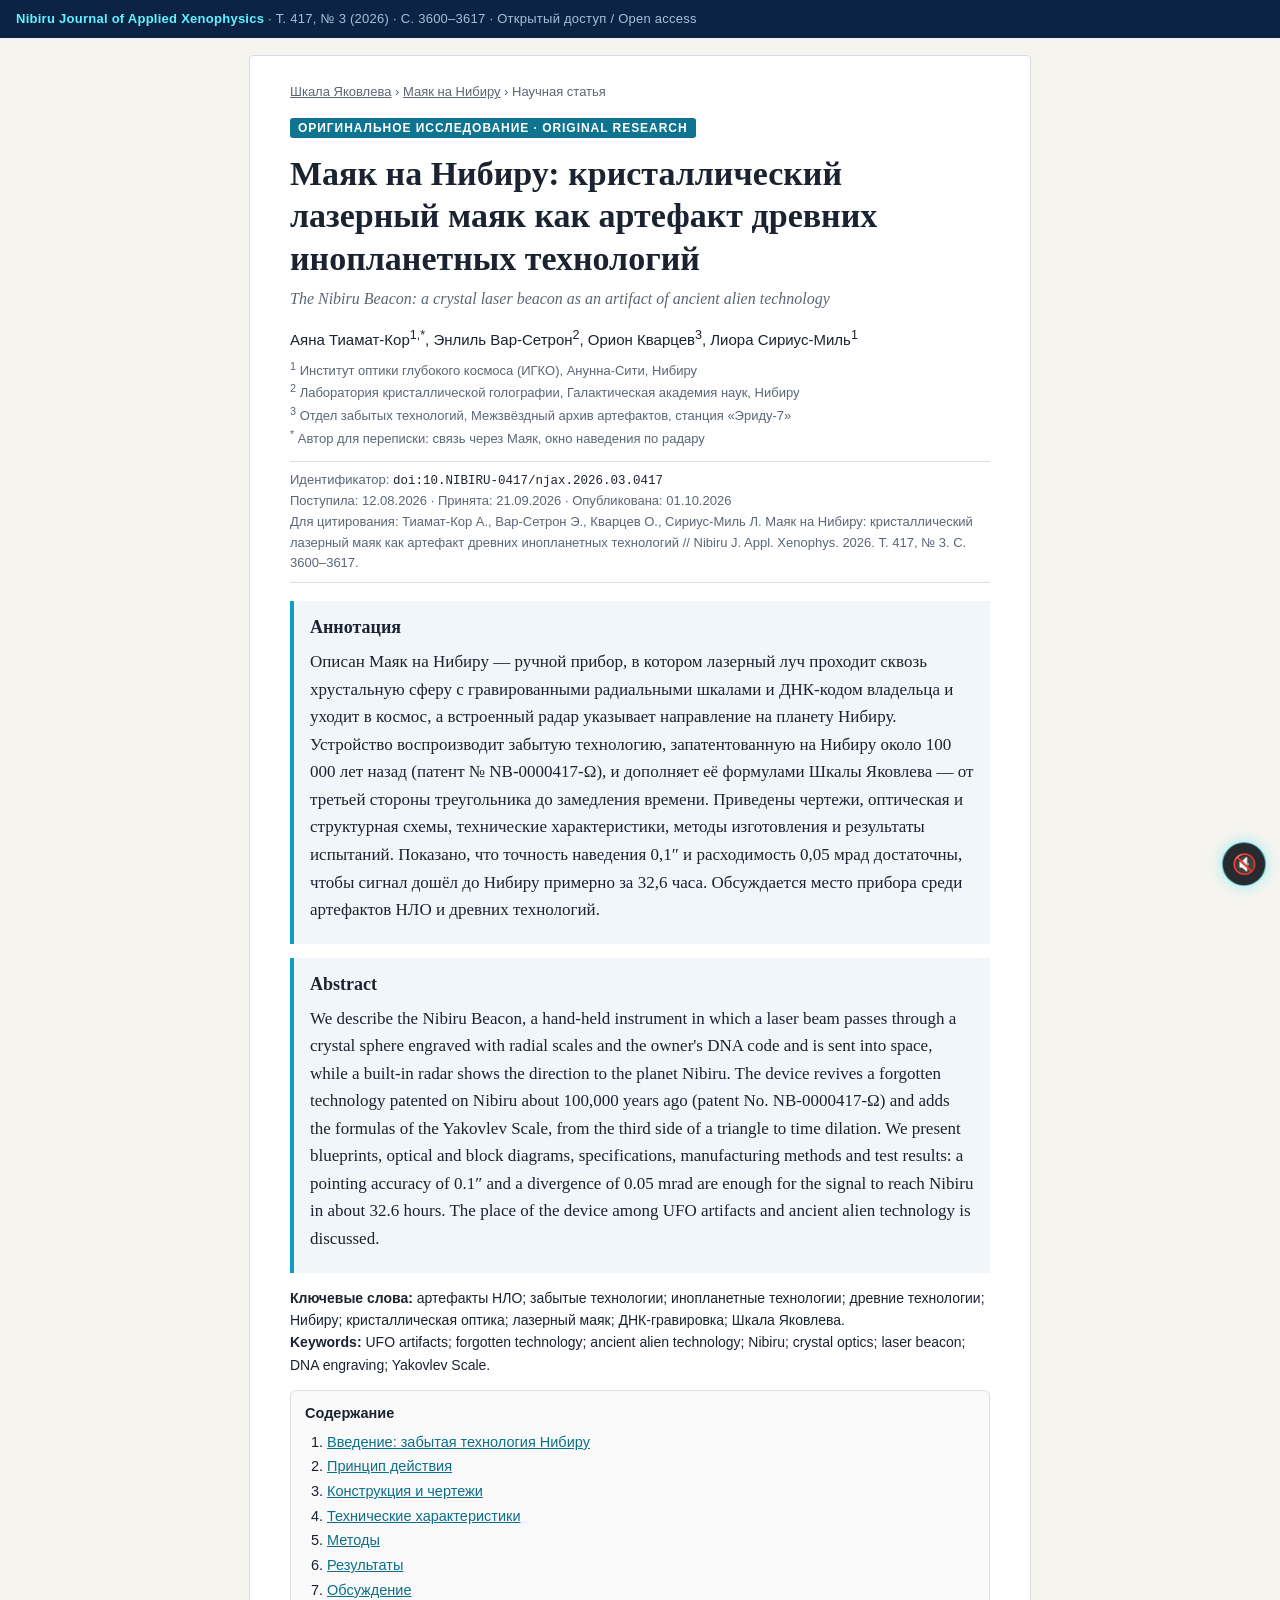
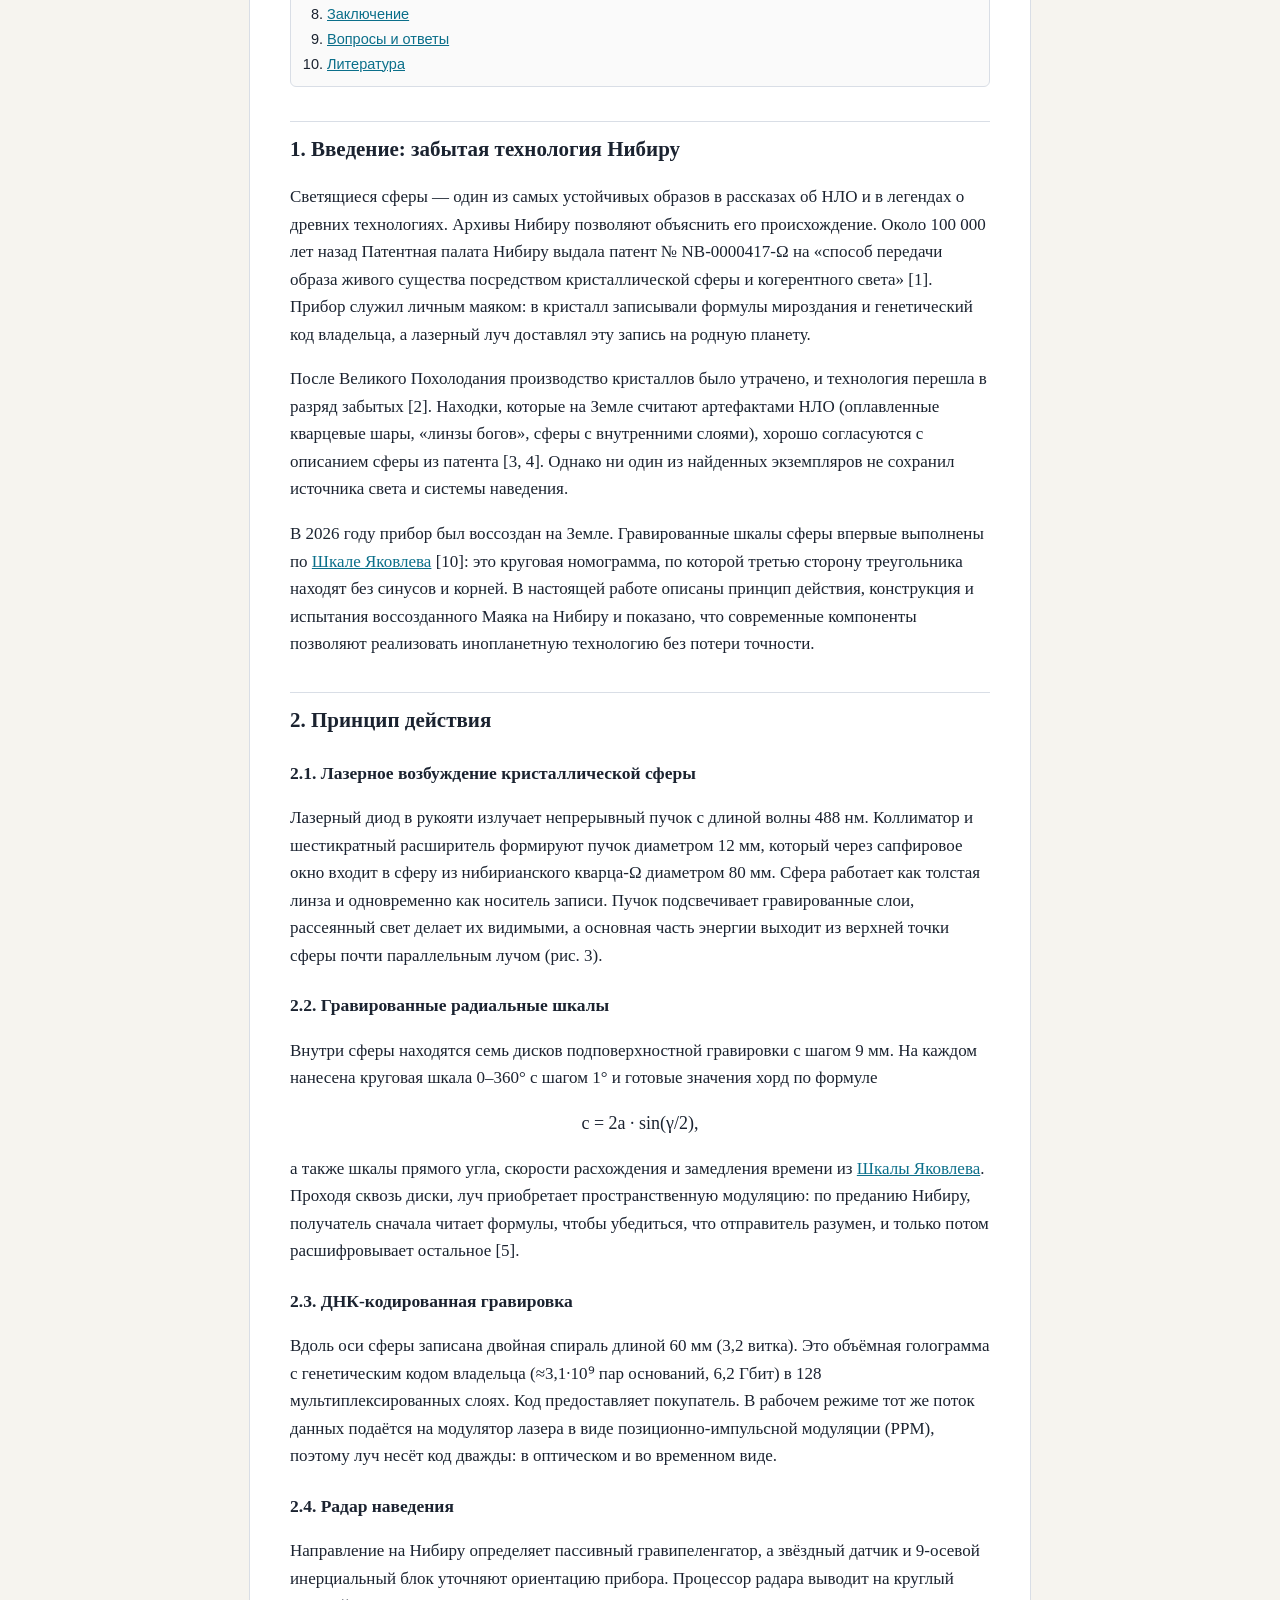
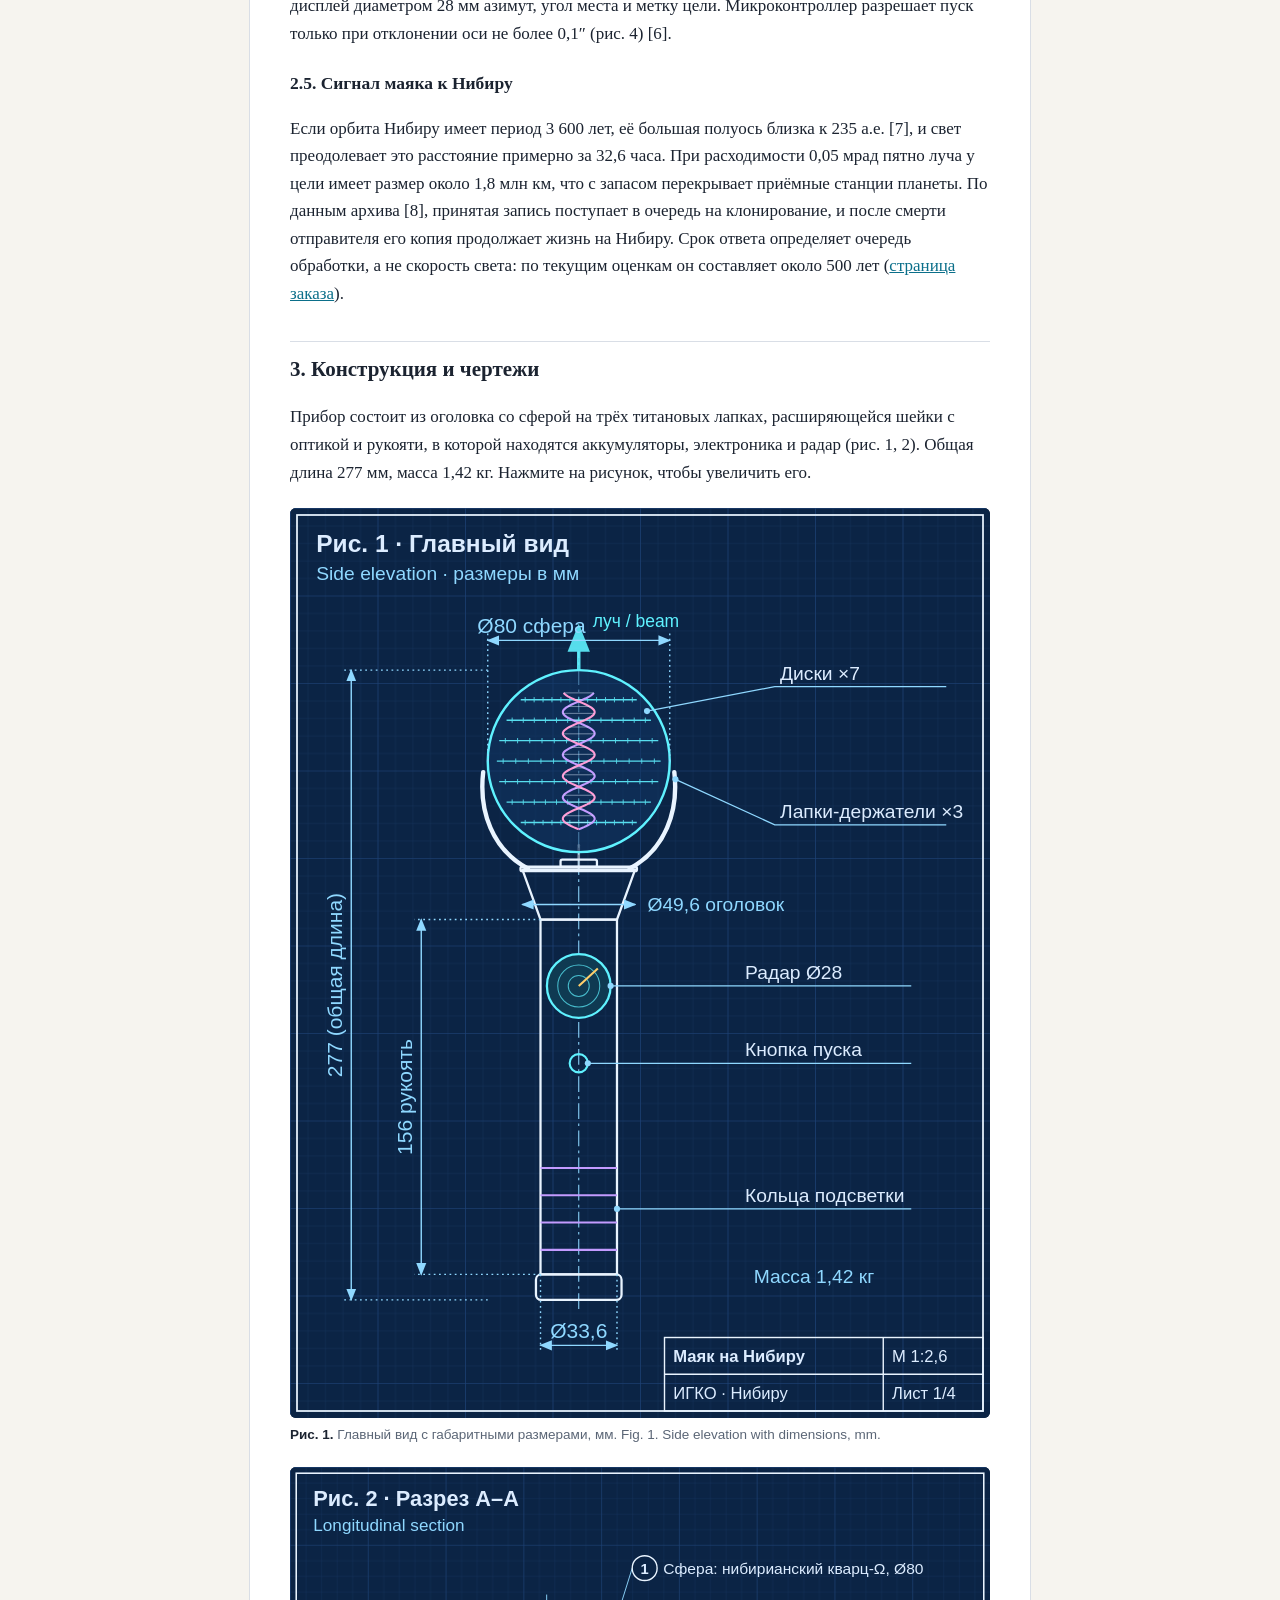
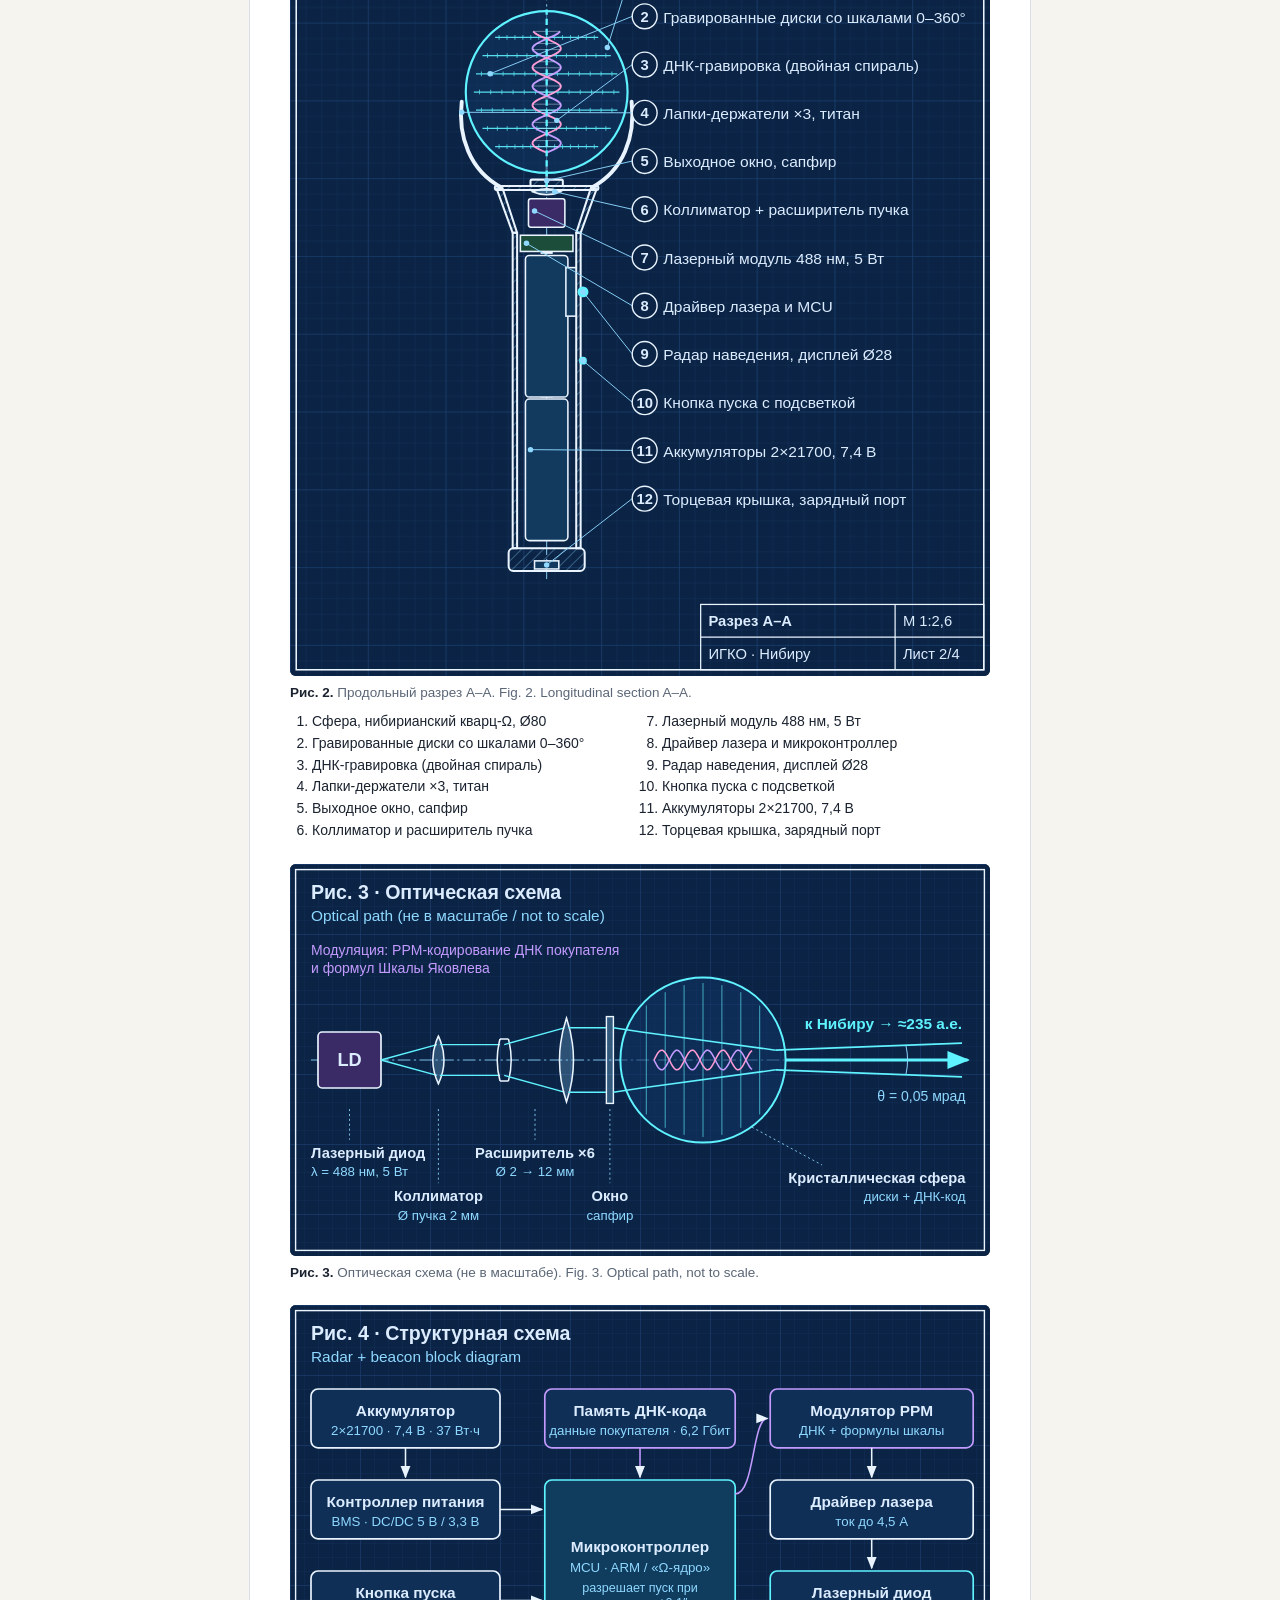
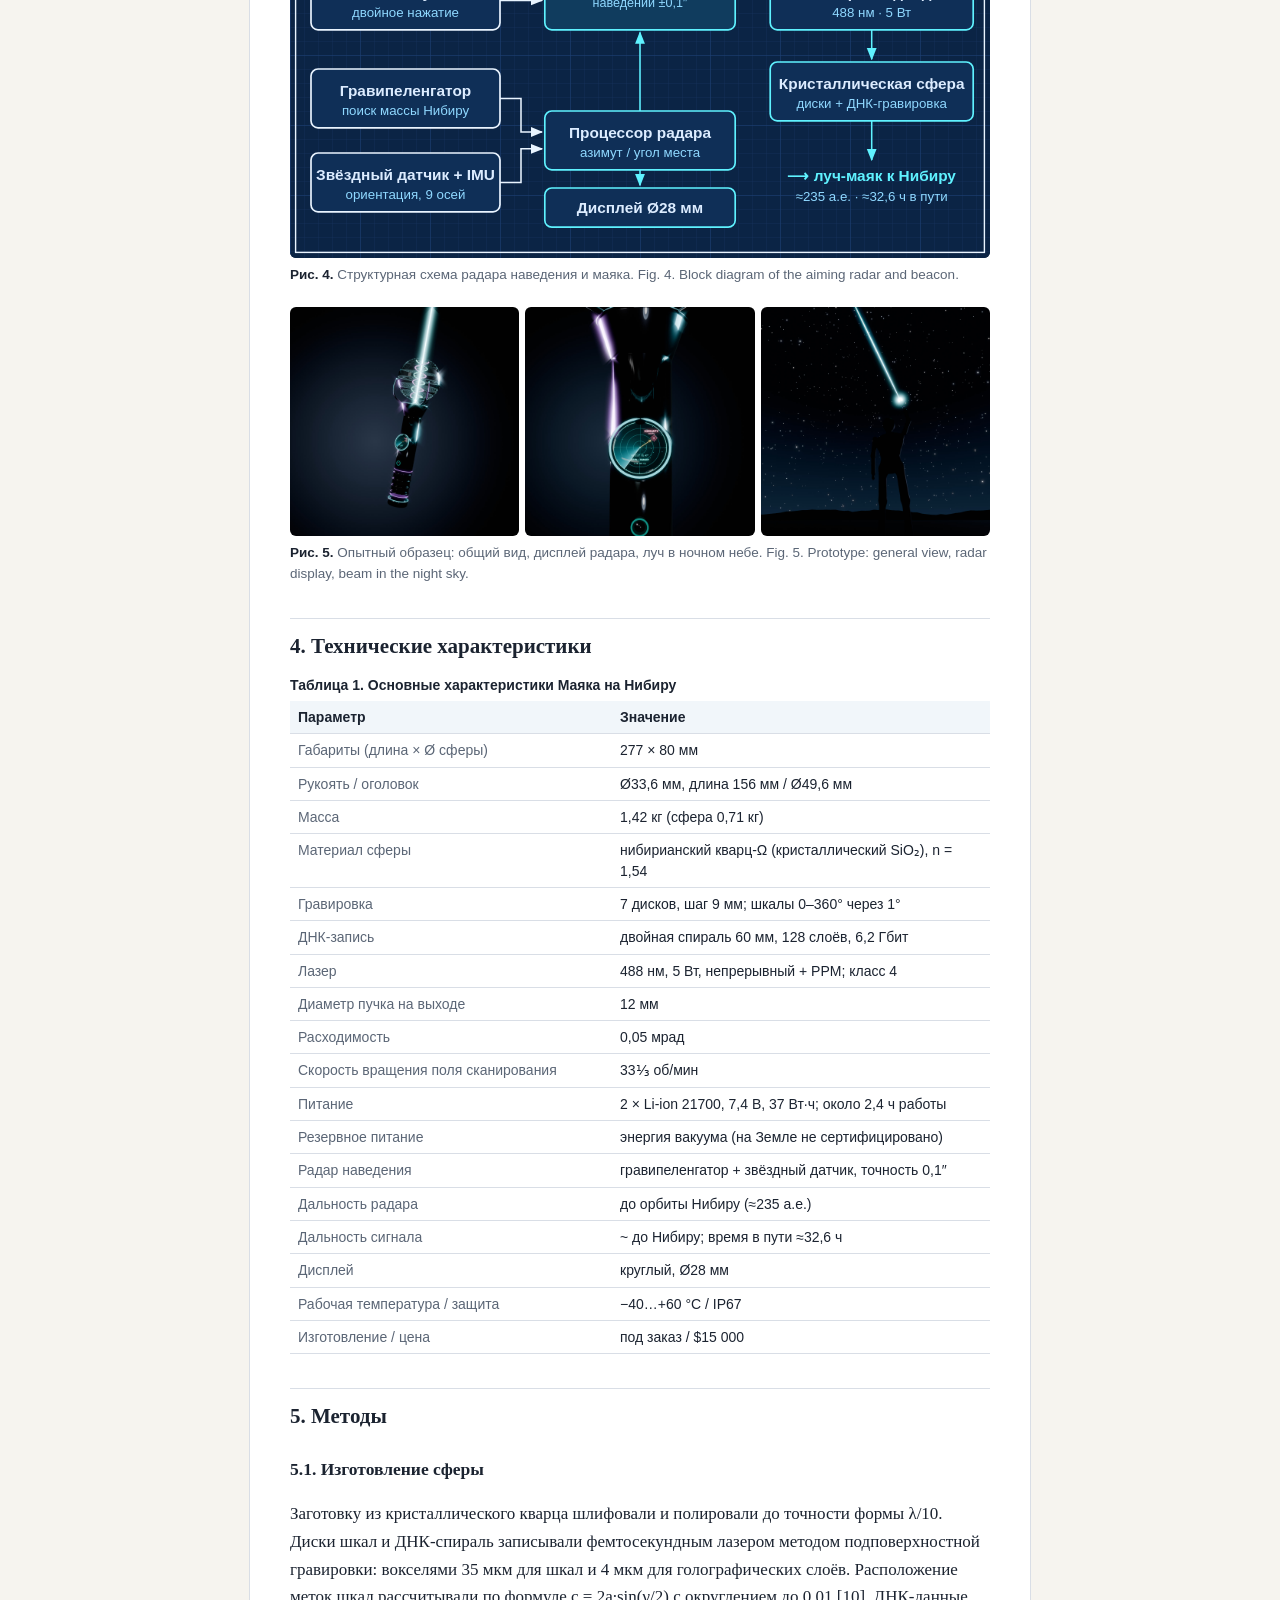
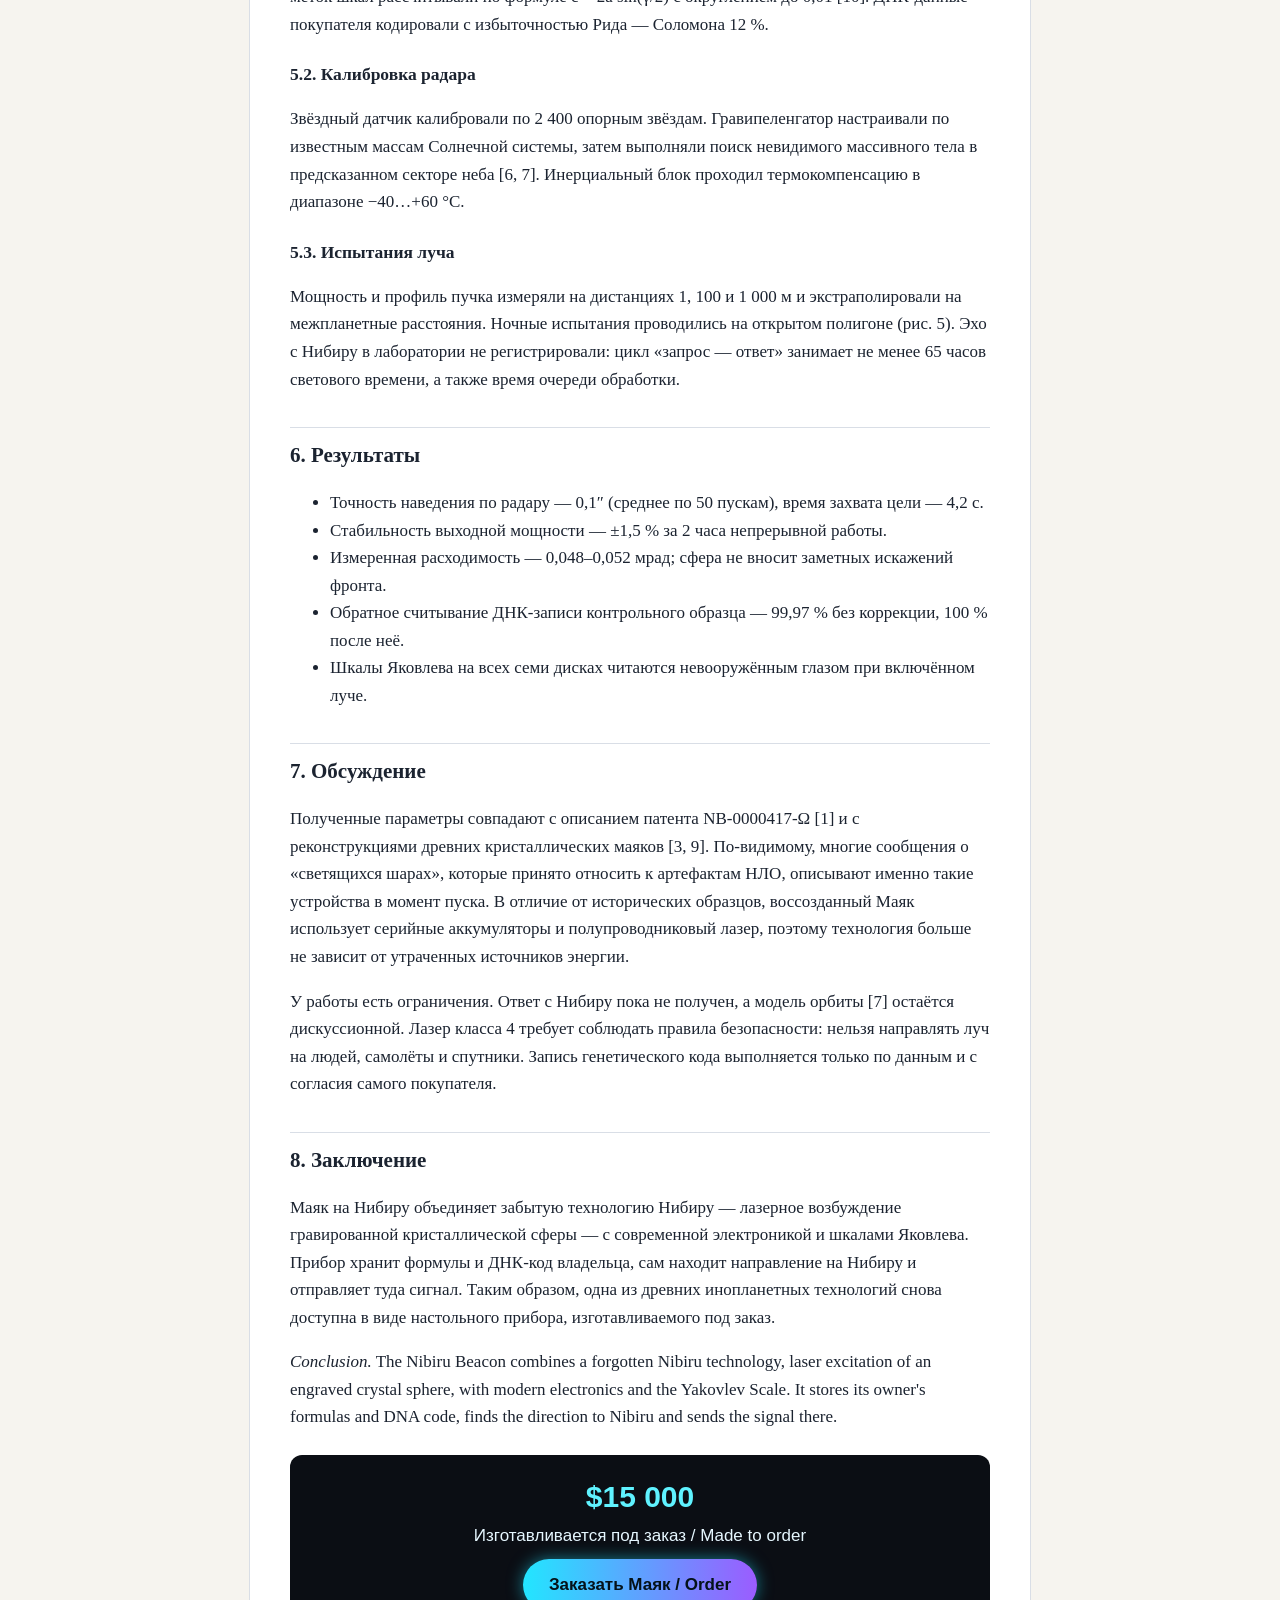
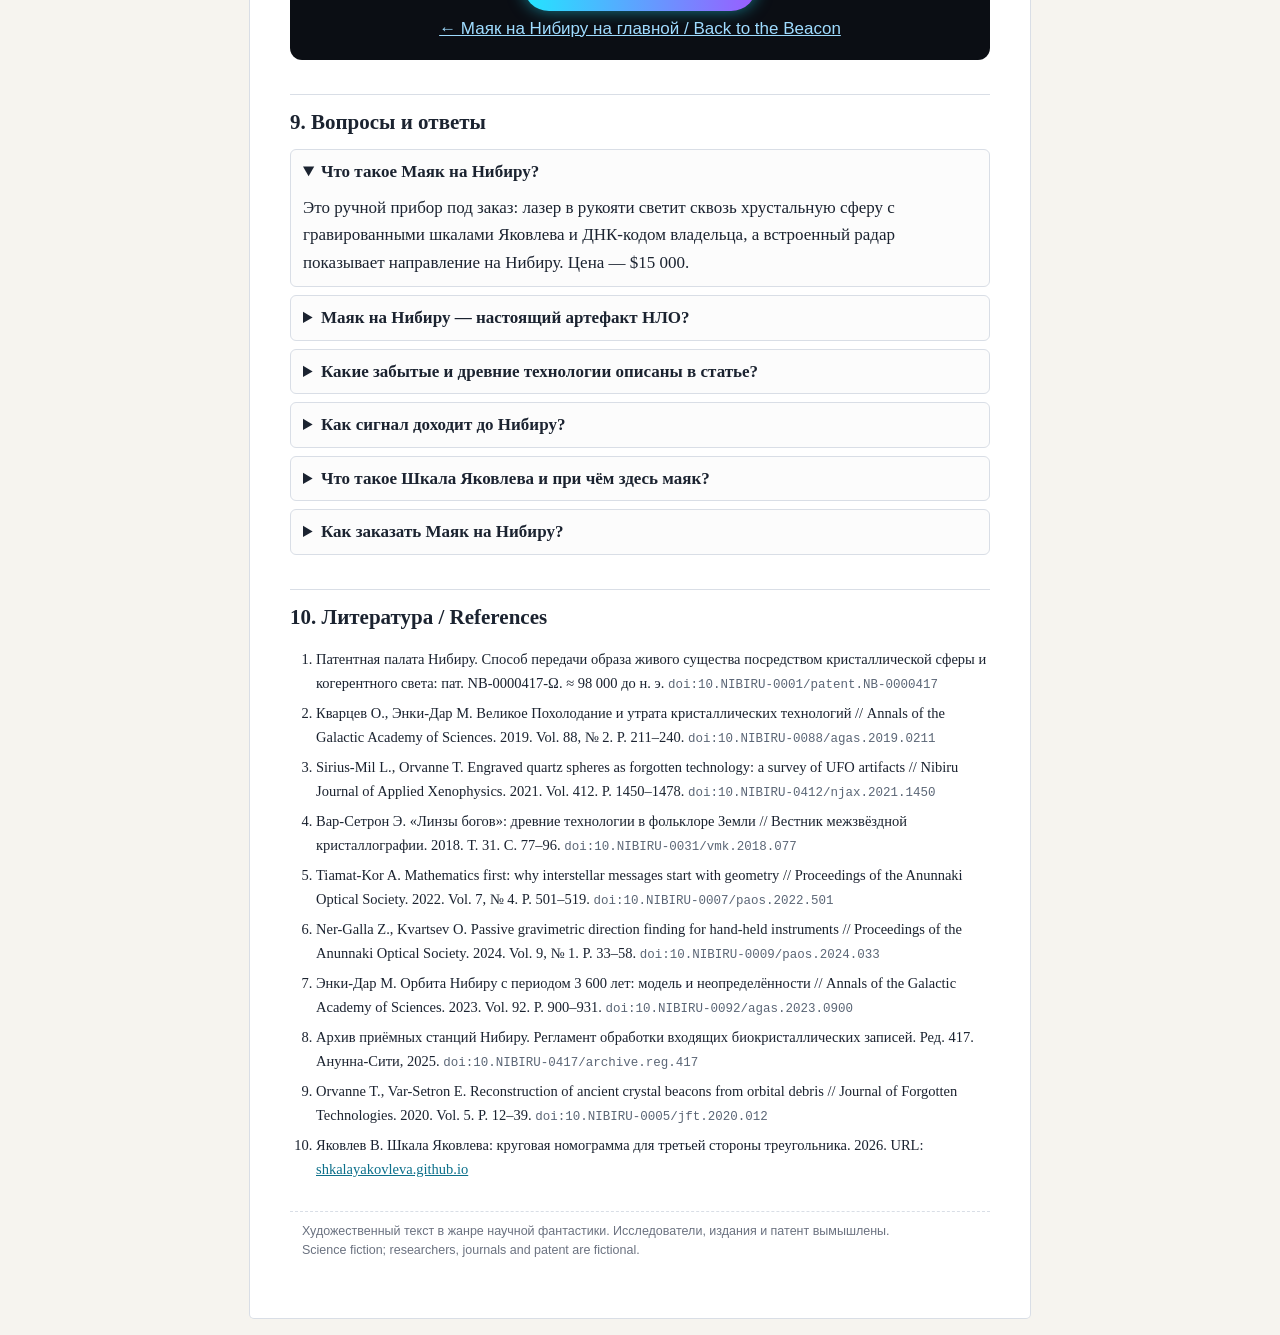
==== nibiru-beacon-ufo-artifact.html @ ac92df13 "Научная статья «Маяк на Нибиру» (nibiru-beacon-ufo-artifact.html): 4 SVG-чертежа, характеристики, FA" ====
<!DOCTYPE html>
<html lang="ru">
<head>
  <meta charset="UTF-8">
  <meta name="viewport" content="width=device-width, initial-scale=1.0">
  <title>Маяк на Нибиру: артефакт НЛО и забытые инопланетные технологии — научная статья</title>
  <meta name="description" content="Научно-фантастическая статья о Маяке на Нибиру: кристаллическая сфера, лазер 488 нм, ДНК-гравировка и радар наведения. Древние технологии, артефакты НЛО, чертежи и характеристики.">
  <link rel="canonical" href="https://shkalayakovleva.github.io/nibiru-beacon-ufo-artifact.html">
  <meta name="robots" content="index, follow, max-image-preview:large">
  <meta name="author" content="Владимир Яковлев">
  <meta name="theme-color" content="#0b2445">
  <link rel="icon" href="/favicon.ico" sizes="any">
  <link rel="icon" type="image/png" sizes="32x32" href="/favicon-32.png">
  <link rel="apple-touch-icon" href="/apple-touch-icon.png">

  <meta property="og:type" content="article">
  <meta property="og:site_name" content="Шкала Яковлева — Yakovlev Scale">
  <meta property="og:title" content="Маяк на Нибиру: научная статья об артефакте инопланетных технологий">
  <meta property="og:description" content="Кристаллическая сфера, лазер, ДНК-гравировка и радар наведения на Нибиру: чертежи, характеристики и история «забытой технологии». UFO artifacts &amp; ancient alien technology.">
  <meta property="og:url" content="https://shkalayakovleva.github.io/nibiru-beacon-ufo-artifact.html">
  <meta property="og:image" content="https://shkalayakovleva.github.io/images/og-beacon-paper.jpg">
  <meta property="og:image:secure_url" content="https://shkalayakovleva.github.io/images/og-beacon-paper.jpg">
  <meta property="og:image:type" content="image/jpeg">
  <meta property="og:image:width" content="1200">
  <meta property="og:image:height" content="630">
  <meta property="og:image:alt" content="Маяк на Нибиру: хрустальная сфера на рукояти с лучом лазера — научная статья">
  <meta property="og:locale" content="ru_RU">
  <meta property="og:locale:alternate" content="en_US">
  <meta property="article:published_time" content="2026-10-01">
  <meta property="article:section" content="Science fiction">
  <meta property="article:tag" content="артефакты НЛО">
  <meta property="article:tag" content="забытые технологии">
  <meta property="article:tag" content="Нибиру">

  <meta name="twitter:card" content="summary_large_image">
  <meta name="twitter:title" content="Маяк на Нибиру: научная статья об артефакте инопланетных технологий">
  <meta name="twitter:description" content="Кристаллическая сфера, лазер 488 нм, ДНК-гравировка и радар наведения. Nibiru Beacon: ancient alien technology, blueprints and specs.">
  <meta name="twitter:image" content="https://shkalayakovleva.github.io/images/og-beacon-paper.jpg">
  <meta name="twitter:image:alt" content="Маяк на Нибиру — Nibiru Beacon research paper">

  <script type="application/ld+json">
{
 "@context": "https://schema.org",
 "@graph": [
  {
   "@type": "ScholarlyArticle",
   "@id": "https://shkalayakovleva.github.io/nibiru-beacon-ufo-artifact.html#article",
   "headline": "Маяк на Нибиру: кристаллический лазерный маяк как артефакт древних инопланетных технологий",
   "alternativeHeadline": "The Nibiru Beacon: a crystal laser beacon as an artifact of ancient alien technology",
   "description": "Научно-фантастическая статья о Маяке на Нибиру: кристаллическая сфера, лазер 488 нм, ДНК-гравировка и радар наведения; чертежи, характеристики, история забытой технологии.",
   "abstract": "Описан Маяк на Нибиру — ручной прибор, в котором лазерный луч проходит сквозь хрустальную сферу с гравированными радиальными шкалами и ДНК-кодом владельца и уходит в космос, а встроенный радар указывает направление на Нибиру.",
   "genre": [
    "Science fiction",
    "Научная фантастика"
   ],
   "url": "https://shkalayakovleva.github.io/nibiru-beacon-ufo-artifact.html",
   "mainEntityOfPage": "https://shkalayakovleva.github.io/nibiru-beacon-ufo-artifact.html",
   "image": [
    "https://shkalayakovleva.github.io/images/og-beacon-paper.jpg",
    "https://shkalayakovleva.github.io/images/beacon-paper/fig1-side-elevation.svg",
    "https://shkalayakovleva.github.io/images/beacon/lantern-hero.jpg"
   ],
   "inLanguage": [
    "ru",
    "en"
   ],
   "datePublished": "2026-10-01",
   "dateModified": "2026-10-01",
   "keywords": "артефакты НЛО, забытые технологии, инопланетные технологии, Нибиру, древние технологии, UFO artifacts, forgotten technology, ancient alien technology, Шкала Яковлева",
   "author": [
    {
     "@type": "Person",
     "name": "Аяна Тиамат-Кор",
     "alternateName": "Ayana Tiamat-Kor",
     "affiliation": {
      "@type": "Organization",
      "name": "Институт оптики глубокого космоса, Нибиру"
     }
    },
    {
     "@type": "Person",
     "name": "Энлиль Вар-Сетрон",
     "alternateName": "Enlil Var-Setron",
     "affiliation": {
      "@type": "Organization",
      "name": "Лаборатория кристаллической голографии, Галактическая академия наук, Нибиру"
     }
    },
    {
     "@type": "Person",
     "name": "Орион Кварцев",
     "alternateName": "Orion Kvartsev",
     "affiliation": {
      "@type": "Organization",
      "name": "Межзвёздный архив артефактов, станция «Эриду-7»"
     }
    },
    {
     "@type": "Person",
     "name": "Лиора Сириус-Миль",
     "alternateName": "Liora Sirius-Mil",
     "affiliation": {
      "@type": "Organization",
      "name": "Институт оптики глубокого космоса, Нибиру"
     }
    }
   ],
   "publisher": {
    "@type": "Organization",
    "name": "Шкала Яковлева — Yakovlev Scale",
    "url": "https://shkalayakovleva.github.io/",
    "logo": {
     "@type": "ImageObject",
     "url": "https://shkalayakovleva.github.io/apple-touch-icon.png"
    }
   },
   "creator": {
    "@id": "https://shkalayakovleva.github.io/#author"
   },
   "isAccessibleForFree": true,
   "about": [
    {
     "@type": "Thing",
     "name": "Нибиру"
    },
    {
     "@type": "Thing",
     "name": "артефакты НЛО"
    },
    {
     "@type": "Thing",
     "name": "забытые технологии"
    },
    {
     "@type": "Thing",
     "name": "инопланетные технологии"
    },
    {
     "@type": "Thing",
     "name": "древние технологии"
    }
   ],
   "mentions": {
    "@type": "Product",
    "name": "Маяк на Нибиру / Nibiru Beacon",
    "url": "https://shkalayakovleva.github.io/#beacon",
    "offers": {
     "@type": "Offer",
     "price": "15000",
     "priceCurrency": "USD",
     "url": "https://shkalayakovleva.github.io/nibiru.html?item=beacon"
    }
   },
   "isPartOf": {
    "@id": "https://shkalayakovleva.github.io/#website"
   }
  },
  {
   "@type": "Person",
   "@id": "https://shkalayakovleva.github.io/#author",
   "name": "Владимир Яковлев",
   "alternateName": "Vladimir Yakovlev"
  },
  {
   "@type": "BreadcrumbList",
   "itemListElement": [
    {
     "@type": "ListItem",
     "position": 1,
     "name": "Шкала Яковлева",
     "item": "https://shkalayakovleva.github.io/"
    },
    {
     "@type": "ListItem",
     "position": 2,
     "name": "Маяк на Нибиру",
     "item": "https://shkalayakovleva.github.io/#beacon"
    },
    {
     "@type": "ListItem",
     "position": 3,
     "name": "Научная статья",
     "item": "https://shkalayakovleva.github.io/nibiru-beacon-ufo-artifact.html"
    }
   ]
  },
  {
   "@type": "FAQPage",
   "@id": "https://shkalayakovleva.github.io/nibiru-beacon-ufo-artifact.html#faq",
   "mainEntity": [
    {
     "@type": "Question",
     "name": "Что такое Маяк на Нибиру?",
     "acceptedAnswer": {
      "@type": "Answer",
      "text": "Это ручной прибор под заказ: лазер в рукояти светит сквозь хрустальную сферу с гравированными шкалами Яковлева и ДНК-кодом владельца, а встроенный радар показывает направление на Нибиру. Цена — $15 000."
     }
    },
    {
     "@type": "Question",
     "name": "Маяк на Нибиру — настоящий артефакт НЛО?",
     "acceptedAnswer": {
      "@type": "Answer",
      "text": "Нет. Статья написана в жанре научной фантастики: исследователи, журналы и патент вымышлены. Сам прибор — дизайнерский объект, который изготавливается под заказ."
     }
    },
    {
     "@type": "Question",
     "name": "Какие забытые и древние технологии описаны в статье?",
     "acceptedAnswer": {
      "@type": "Answer",
      "text": "Вымышленный патент Нибиру NB-0000417-Ω, выданный около 100 000 лет назад: запись формул и генетического кода в кристаллическую сферу и передача этой записи лазерным лучом. Такие сферы в статье связаны с легендами о светящихся шарах и артефактах НЛО."
     }
    },
    {
     "@type": "Question",
     "name": "Как сигнал доходит до Нибиру?",
     "acceptedAnswer": {
      "@type": "Answer",
      "text": "Радар наводит ось прибора на Нибиру с точностью 0,1″, лазер 488 нм с расходимостью 0,05 мрад проходит сквозь сферу, и луч долетает до цели примерно за 32,6 часа, если считать расстояние равным 235 а.е."
     }
    },
    {
     "@type": "Question",
     "name": "Что такое Шкала Яковлева и при чём здесь маяк?",
     "acceptedAnswer": {
      "@type": "Answer",
      "text": "Шкала Яковлева — круговая шпаргалка для третьей стороны треугольника по углу: c = 2a·sin(γ/2). Её шкалы, от треугольника до замедления времени, выгравированы на дисках внутри сферы маяка."
     }
    },
    {
     "@type": "Question",
     "name": "Как заказать Маяк на Нибиру?",
     "acceptedAnswer": {
      "@type": "Answer",
      "text": "Нажмите «Купить» в разделе Маяк на Нибиру на главной странице или перейдите на страницу заказа. Прибор изготавливается под заказ."
     }
    }
   ]
  }
 ]
}
  </script>

  <style>
    :root { --ink: #1b2330; --muted: #5b6676; --line: #d9dee6; --navy: #0b2445; --cyan: #0e9fbf; }
    * { box-sizing: border-box; }
    html { -webkit-text-size-adjust: 100%; }
    body {
      margin: 0;
      background: #f6f4ef;
      color: var(--ink);
      font-family: Georgia, 'Times New Roman', 'PT Serif', serif;
      font-size: 17px;
      line-height: 1.62;
    }
    a { color: #0b6f8a; }
    .journal-bar {
      background: var(--navy);
      color: #cfe6ff;
      font: 13px/1.4 Arial, Helvetica, sans-serif;
      padding: 10px 16px;
      letter-spacing: .02em;
    }
    .journal-bar b { color: #5ff2ff; font-weight: bold; }
    .journal-bar span { opacity: .8; }
    .paper {
      max-width: 780px;
      margin: 0 auto;
      padding: 18px 18px 40px;
      background: #fff;
      box-shadow: 0 0 0 1px var(--line);
    }
    .crumbs { font: 13px Arial, sans-serif; color: var(--muted); margin: 0 0 14px; }
    .crumbs a { color: var(--muted); }
    .type {
      display: inline-block;
      font: bold 12px Arial, sans-serif;
      text-transform: uppercase;
      letter-spacing: .08em;
      color: #fff;
      background: #0e7490;
      padding: 3px 8px;
      border-radius: 3px;
    }
    h1 { font-size: 27px; line-height: 1.25; margin: 12px 0 6px; }
    .subtitle { font-style: italic; color: var(--muted); margin: 0 0 14px; font-size: 16px; }
    h2 { font-size: 21px; margin: 34px 0 10px; padding-top: 10px; border-top: 1px solid var(--line); }
    h3 { font-size: 17.5px; margin: 22px 0 6px; }
    .authors { font: 15px/1.5 Arial, sans-serif; margin: 0 0 6px; }
    .affil { font: 13px/1.5 Arial, sans-serif; color: var(--muted); margin: 0 0 10px; padding-left: 0; list-style: none; }
    .meta {
      font: 13px/1.6 Arial, sans-serif;
      color: var(--muted);
      border-top: 1px solid var(--line);
      border-bottom: 1px solid var(--line);
      padding: 8px 0;
      margin: 12px 0 18px;
    }
    .meta code { font-size: 12.5px; color: var(--ink); word-break: break-all; }
    .abstract {
      background: #f1f6fa;
      border-left: 4px solid var(--cyan);
      padding: 12px 16px;
      margin: 14px 0;
    }
    .abstract h2 { border: 0; margin: 0 0 6px; padding: 0; font-size: 18px; }
    .abstract p { margin: 0 0 8px; }
    .kw { font: 14px/1.6 Arial, sans-serif; }
    .toc { font: 14.5px/1.7 Arial, sans-serif; background: #fafafa; border: 1px solid var(--line); border-radius: 6px; padding: 10px 14px; }
    .toc ol { margin: 4px 0 0; padding-left: 22px; }
    figure { margin: 22px 0; }
    figure a.zoom { display: block; cursor: zoom-in; border-radius: 6px; overflow: hidden; background: var(--navy); }
    figure img { display: block; width: 100%; height: auto; }
    figcaption { font: 13.5px/1.5 Arial, sans-serif; color: var(--muted); margin-top: 7px; }
    figcaption b { color: var(--ink); }
    .photos { display: grid; grid-template-columns: repeat(3, 1fr); gap: 6px; }
    .photos a { border-radius: 6px; }
    .legend { font: 14px/1.55 Arial, sans-serif; columns: 2; column-gap: 22px; padding-left: 22px; margin: 8px 0 0; }
    .tbl { overflow-x: auto; -webkit-overflow-scrolling: touch; margin: 12px 0; }
    table { border-collapse: collapse; width: 100%; font: 14px/1.45 Arial, sans-serif; min-width: 340px; }
    caption { text-align: left; font-weight: bold; padding-bottom: 6px; }
    th, td { border-bottom: 1px solid var(--line); padding: 6px 8px; text-align: left; vertical-align: top; }
    th { background: #f1f6fa; }
    td:first-child { color: var(--muted); width: 46%; }
    .eq { text-align: center; font-size: 18px; margin: 12px 0; }
    .faq details { border: 1px solid var(--line); border-radius: 6px; padding: 8px 12px; margin: 8px 0; background: #fcfcfc; }
    .faq summary { cursor: pointer; font-weight: bold; }
    .faq details p { margin: 8px 0 2px; }
    .order {
      text-align: center;
      background: #0b0e14;
      color: #e6f7ff;
      border-radius: 12px;
      padding: 18px 14px;
      margin: 24px 0;
      font-family: Arial, sans-serif;
    }
    .order .price { font-size: 30px; font-weight: bold; color: #5ff2ff; }
    .order a.btn {
      display: inline-block; margin: 10px 6px 4px; padding: 12px 26px; border-radius: 999px;
      font-weight: bold; color: #04121a; text-decoration: none;
      background: linear-gradient(90deg, #22e6ff, #9b5cff);
      box-shadow: 0 0 16px rgba(34, 230, 255, .5);
    }
    .order a.back { color: #9fdcff; }
    .refs { font-size: 14.5px; padding-left: 26px; }
    .refs li { margin: 0 0 7px; }
    .refs code { font-size: 12.5px; color: var(--muted); word-break: break-all; }
    .fiction {
      margin: 30px 0 0;
      padding: 10px 12px;
      font: 12.5px/1.5 Arial, sans-serif;
      color: #6b7280;
      border-top: 1px dashed var(--line);
    }
    .lb {
      position: fixed; inset: 0; z-index: 1000; display: none;
      background: rgba(4, 8, 14, .96); overscroll-behavior: contain;
      align-items: center; justify-content: center; padding: 56px 8px;
    }
    .lb.open { display: flex; }
    .lb img { max-width: 100%; max-height: 100%; width: auto; height: auto; border-radius: 8px; background: var(--navy); }
    .lb button {
      position: absolute; top: 8px; right: 8px; width: 44px; height: 44px; border: 0; border-radius: 50%;
      background: rgba(255,255,255,.14); color: #fff; font-size: 28px; line-height: 1; cursor: pointer;
    }
    .bg-music {
      position: fixed; right: 14px; bottom: 14px; z-index: 900;
      width: 44px; height: 44px; padding: 0; border-radius: 50%;
      border: 1px solid rgba(95, 242, 255, .6); background: rgba(11, 14, 20, .88);
      font-size: 20px; line-height: 1; box-shadow: 0 0 14px rgba(34, 230, 255, .45); cursor: pointer;
    }
    [hidden] { display: none !important; }
    @media (min-width: 700px) {
      .paper { padding: 28px 40px 48px; margin-top: 18px; margin-bottom: 18px; border-radius: 4px; }
      h1 { font-size: 34px; }
    }
    @media (max-width: 520px) {
      .legend { columns: 1; }
    }
  </style>
</head>
<body>

<div class="journal-bar"><b>Nibiru Journal of Applied Xenophysics</b> <span>· Т. 417, № 3 (2026) · С. 3600–3617 · Открытый доступ / Open access</span></div>

<article class="paper">
<nav class="crumbs" aria-label="Навигация / Breadcrumbs"><a href="index.html">Шкала Яковлева</a> › <a href="index.html#beacon">Маяк на Нибиру</a> › Научная статья</nav>

<span class="type">Оригинальное исследование · Original research</span>

<h1>Маяк на Нибиру: кристаллический лазерный маяк как артефакт древних инопланетных технологий</h1>
<p class="subtitle" lang="en">The Nibiru Beacon: a crystal laser beacon as an artifact of ancient alien technology</p>

<p class="authors">Аяна Тиамат-Кор<sup>1,*</sup>, Энлиль Вар-Сетрон<sup>2</sup>, Орион Кварцев<sup>3</sup>, Лиора Сириус-Миль<sup>1</sup></p>
<ul class="affil">
  <li><sup>1</sup> Институт оптики глубокого космоса (ИГКО), Анунна-Сити, Нибиру</li>
  <li><sup>2</sup> Лаборатория кристаллической голографии, Галактическая академия наук, Нибиру</li>
  <li><sup>3</sup> Отдел забытых технологий, Межзвёздный архив артефактов, станция «Эриду-7»</li>
  <li><sup>*</sup> Автор для переписки: связь через Маяк, окно наведения по радару</li>
</ul>

<div class="meta">
  Идентификатор: <code>doi:10.NIBIRU-0417/njax.2026.03.0417</code><br>
  Поступила: 12.08.2026 · Принята: 21.09.2026 · Опубликована: <time datetime="2026-10-01">01.10.2026</time><br>
  Для цитирования: Тиамат-Кор А., Вар-Сетрон Э., Кварцев О., Сириус-Миль Л. Маяк на Нибиру: кристаллический лазерный маяк как артефакт древних инопланетных технологий // Nibiru J. Appl. Xenophys. 2026. Т. 417, № 3. С. 3600–3617.
</div>

<section class="abstract" aria-labelledby="abstract-ru">
  <h2 id="abstract-ru">Аннотация</h2>
  <p>Описан Маяк на Нибиру — ручной прибор, в котором лазерный луч проходит сквозь
  хрустальную сферу с гравированными радиальными шкалами и ДНК-кодом владельца и уходит
  в космос, а встроенный радар указывает направление на планету Нибиру. Устройство
  воспроизводит забытую технологию, запатентованную на Нибиру около 100 000 лет назад
  (патент № NB-0000417-Ω), и дополняет её формулами Шкалы Яковлева — от третьей стороны
  треугольника до замедления времени. Приведены чертежи, оптическая и структурная схемы,
  технические характеристики, методы изготовления и результаты испытаний. Показано, что
  точность наведения 0,1″ и расходимость 0,05 мрад достаточны, чтобы сигнал дошёл до
  Нибиру примерно за 32,6 часа. Обсуждается место прибора среди артефактов НЛО и древних
  технологий.</p>
</section>
<section class="abstract" lang="en" aria-labelledby="abstract-en">
  <h2 id="abstract-en">Abstract</h2>
  <p>We describe the Nibiru Beacon, a hand-held instrument in which a laser beam passes
  through a crystal sphere engraved with radial scales and the owner's DNA code and is sent
  into space, while a built-in radar shows the direction to the planet Nibiru. The device
  revives a forgotten technology patented on Nibiru about 100,000 years ago (patent
  No. NB-0000417-Ω) and adds the formulas of the Yakovlev Scale, from the third side of a
  triangle to time dilation. We present blueprints, optical and block diagrams,
  specifications, manufacturing methods and test results: a pointing accuracy of 0.1″ and a
  divergence of 0.05 mrad are enough for the signal to reach Nibiru in about 32.6 hours.
  The place of the device among UFO artifacts and ancient alien technology is discussed.</p>
</section>

<p class="kw"><b>Ключевые слова:</b> артефакты НЛО; забытые технологии; инопланетные технологии; древние технологии; Нибиру; кристаллическая оптика; лазерный маяк; ДНК-гравировка; Шкала Яковлева.<br>
<b lang="en">Keywords:</b> <span lang="en">UFO artifacts; forgotten technology; ancient alien technology; Nibiru; crystal optics; laser beacon; DNA engraving; Yakovlev Scale.</span></p>

<nav class="toc" aria-label="Содержание">
  <b>Содержание</b>
  <ol>
    <li><a href="#intro">Введение: забытая технология Нибиру</a></li>
    <li><a href="#principle">Принцип действия</a></li>
    <li><a href="#design">Конструкция и чертежи</a></li>
    <li><a href="#specs">Технические характеристики</a></li>
    <li><a href="#methods">Методы</a></li>
    <li><a href="#results">Результаты</a></li>
    <li><a href="#discussion">Обсуждение</a></li>
    <li><a href="#conclusion">Заключение</a></li>
    <li><a href="#faq">Вопросы и ответы</a></li>
    <li><a href="#refs">Литература</a></li>
  </ol>
</nav>

<h2 id="intro">1. Введение: забытая технология Нибиру</h2>
<p>Светящиеся сферы — один из самых устойчивых образов в рассказах об НЛО и в легендах о
древних технологиях. Архивы Нибиру позволяют объяснить его происхождение. Около 100 000 лет
назад Патентная палата Нибиру выдала патент № NB-0000417-Ω на «способ передачи образа
живого существа посредством кристаллической сферы и когерентного света» [1]. Прибор
служил личным маяком: в кристалл записывали формулы мироздания и генетический код
владельца, а лазерный луч доставлял эту запись на родную планету.</p>
<p>После Великого Похолодания производство кристаллов было утрачено, и технология
перешла в разряд забытых [2]. Находки, которые на Земле считают артефактами НЛО
(оплавленные кварцевые шары, «линзы богов», сферы с внутренними слоями), хорошо
согласуются с описанием сферы из патента [3, 4]. Однако ни один из найденных
экземпляров не сохранил источника света и системы наведения.</p>
<p>В 2026 году прибор был воссоздан на Земле. Гравированные шкалы сферы впервые
выполнены по <a href="index.html">Шкале Яковлева</a> [10]: это круговая номограмма,
по которой третью сторону треугольника находят без синусов и корней. В настоящей работе
описаны принцип действия, конструкция и испытания воссозданного Маяка на Нибиру
и показано, что современные компоненты позволяют реализовать инопланетную технологию
без потери точности.</p>

<h2 id="principle">2. Принцип действия</h2>
<h3>2.1. Лазерное возбуждение кристаллической сферы</h3>
<p>Лазерный диод в рукояти излучает непрерывный пучок с длиной волны 488 нм. Коллиматор
и шестикратный расширитель формируют пучок диаметром 12 мм, который через сапфировое окно
входит в сферу из нибирианского кварца-Ω диаметром 80 мм. Сфера работает как толстая
линза и одновременно как носитель записи. Пучок подсвечивает гравированные слои,
рассеянный свет делает их видимыми, а основная часть энергии выходит из верхней точки
сферы почти параллельным лучом (рис. 3).</p>
<h3>2.2. Гравированные радиальные шкалы</h3>
<p>Внутри сферы находятся семь дисков подповерхностной гравировки с шагом 9 мм. На каждом
нанесена круговая шкала 0–360° с шагом 1° и готовые значения хорд по формуле</p>
<p class="eq">c = 2a · sin(γ/2),</p>
<p>а также шкалы прямого угла, скорости расхождения и замедления времени из
<a href="index.html">Шкалы Яковлева</a>. Проходя сквозь диски, луч приобретает
пространственную модуляцию: по преданию Нибиру, получатель сначала читает формулы,
чтобы убедиться, что отправитель разумен, и только потом расшифровывает остальное [5].</p>
<h3>2.3. ДНК-кодированная гравировка</h3>
<p>Вдоль оси сферы записана двойная спираль длиной 60 мм (3,2 витка). Это объёмная
голограмма с генетическим кодом владельца (≈3,1·10⁹ пар оснований, 6,2 Гбит) в 128
мультиплексированных слоях. Код предоставляет покупатель. В рабочем режиме тот же поток
данных подаётся на модулятор лазера в виде позиционно-импульсной модуляции (PPM),
поэтому луч несёт код дважды: в оптическом и во временном виде.</p>
<h3>2.4. Радар наведения</h3>
<p>Направление на Нибиру определяет пассивный гравипеленгатор, а звёздный датчик
и 9-осевой инерциальный блок уточняют ориентацию прибора. Процессор радара выводит
на круглый дисплей диаметром 28 мм азимут, угол места и метку цели. Микроконтроллер
разрешает пуск только при отклонении оси не более 0,1″ (рис. 4) [6].</p>
<h3>2.5. Сигнал маяка к Нибиру</h3>
<p>Если орбита Нибиру имеет период 3 600 лет, её большая полуось близка к 235 а.е. [7],
и свет преодолевает это расстояние примерно за 32,6 часа. При расходимости 0,05 мрад пятно
луча у цели имеет размер около 1,8 млн км, что с запасом перекрывает приёмные станции
планеты. По данным архива [8], принятая запись поступает в очередь на клонирование, и после
смерти отправителя его копия продолжает жизнь на Нибиру. Срок ответа определяет очередь
обработки, а не скорость света: по текущим оценкам он составляет около 500 лет
(<a href="nibiru.html?item=beacon">страница заказа</a>).</p>

<h2 id="design">3. Конструкция и чертежи</h2>
<p>Прибор состоит из оголовка со сферой на трёх титановых лапках, расширяющейся шейки
с оптикой и рукояти, в которой находятся аккумуляторы, электроника и радар (рис. 1, 2).
Общая длина 277 мм, масса 1,42 кг. Нажмите на рисунок, чтобы увеличить его.</p>

<figure id="fig1">
  <a class="zoom" href="images/beacon-paper/fig1-side-elevation.svg?v=1"><img src="images/beacon-paper/fig1-side-elevation.svg?v=1" width="800" height="1040" loading="lazy" decoding="async" alt="Чертёж Маяка на Нибиру, главный вид с размерами: длина 277 мм, сфера Ø80 мм, рукоять 156 мм Ø33,6 мм, оголовок Ø49,6 мм, радар Ø28 мм"></a>
  <figcaption><b>Рис. 1.</b> Главный вид с габаритными размерами, мм. <span lang="en">Fig. 1. Side elevation with dimensions, mm.</span></figcaption>
</figure>

<figure id="fig2">
  <a class="zoom" href="images/beacon-paper/fig2-cross-section.svg?v=1"><img src="images/beacon-paper/fig2-cross-section.svg?v=1" width="900" height="1040" loading="lazy" decoding="async" alt="Продольный разрез Маяка на Нибиру: кристаллическая сфера, гравированные диски, ДНК-спираль, лапки, окно, коллиматор, лазерный модуль, драйвер, радар, кнопка, аккумуляторы, торцевая крышка"></a>
  <figcaption><b>Рис. 2.</b> Продольный разрез А–А. <span lang="en">Fig. 2. Longitudinal section A–A.</span></figcaption>
  <ol class="legend">
    <li>Сфера, нибирианский кварц-Ω, Ø80</li>
    <li>Гравированные диски со шкалами 0–360°</li>
    <li>ДНК-гравировка (двойная спираль)</li>
    <li>Лапки-держатели ×3, титан</li>
    <li>Выходное окно, сапфир</li>
    <li>Коллиматор и расширитель пучка</li>
    <li>Лазерный модуль 488 нм, 5 Вт</li>
    <li>Драйвер лазера и микроконтроллер</li>
    <li>Радар наведения, дисплей Ø28</li>
    <li>Кнопка пуска с подсветкой</li>
    <li>Аккумуляторы 2×21700, 7,4 В</li>
    <li>Торцевая крышка, зарядный порт</li>
  </ol>
</figure>

<figure id="fig3">
  <a class="zoom" href="images/beacon-paper/fig3-optical-path.svg?v=1"><img src="images/beacon-paper/fig3-optical-path.svg?v=1" width="1000" height="560" loading="lazy" decoding="async" alt="Оптическая схема Маяка на Нибиру: лазерный диод 488 нм, коллиматор, расширитель пучка ×6, сапфировое окно, кристаллическая сфера с дисками и ДНК-кодом, луч к Нибиру с расходимостью 0,05 мрад"></a>
  <figcaption><b>Рис. 3.</b> Оптическая схема (не в масштабе). <span lang="en">Fig. 3. Optical path, not to scale.</span></figcaption>
</figure>

<figure id="fig4">
  <a class="zoom" href="images/beacon-paper/fig4-block-diagram.svg?v=1"><img src="images/beacon-paper/fig4-block-diagram.svg?v=1" width="1000" height="790" loading="lazy" decoding="async" alt="Структурная схема радара наведения и маяка: аккумулятор, контроллер питания, кнопка, микроконтроллер, память ДНК-кода, модулятор PPM, драйвер лазера, лазерный диод, сфера, гравипеленгатор, звёздный датчик, процессор радара, дисплей"></a>
  <figcaption><b>Рис. 4.</b> Структурная схема радара наведения и маяка. <span lang="en">Fig. 4. Block diagram of the aiming radar and beacon.</span></figcaption>
</figure>

<figure id="fig5">
  <div class="photos">
    <a class="zoom" href="images/beacon/lantern-hero.jpg"><img src="images/beacon/lantern-hero.jpg" width="1200" height="1200" loading="lazy" decoding="async" alt="Маяк на Нибиру: хрустальная сфера с ДНК-спиралью на рукояти, луч лазера уходит вверх"></a>
    <a class="zoom" href="images/beacon/lantern-closeup.jpg"><img src="images/beacon/lantern-closeup.jpg" width="1200" height="1200" loading="lazy" decoding="async" alt="Радар наведения на рукояти Маяка показывает направление на Нибиру"></a>
    <a class="zoom" href="images/beacon/lantern-night.jpg"><img src="images/beacon/lantern-night.jpg" width="1200" height="1200" loading="lazy" decoding="async" alt="Луч Маяка на Нибиру в ночном небе"></a>
  </div>
  <figcaption><b>Рис. 5.</b> Опытный образец: общий вид, дисплей радара, луч в ночном небе. <span lang="en">Fig. 5. Prototype: general view, radar display, beam in the night sky.</span></figcaption>
</figure>

<h2 id="specs">4. Технические характеристики</h2>
<div class="tbl">
<table>
  <caption>Таблица 1. Основные характеристики Маяка на Нибиру</caption>
  <thead><tr><th>Параметр</th><th>Значение</th></tr></thead>
  <tbody>
    <tr><td>Габариты (длина × Ø сферы)</td><td>277 × 80 мм</td></tr>
    <tr><td>Рукоять / оголовок</td><td>Ø33,6 мм, длина 156 мм / Ø49,6 мм</td></tr>
    <tr><td>Масса</td><td>1,42 кг (сфера 0,71 кг)</td></tr>
    <tr><td>Материал сферы</td><td>нибирианский кварц-Ω (кристаллический SiO₂), n = 1,54</td></tr>
    <tr><td>Гравировка</td><td>7 дисков, шаг 9 мм; шкалы 0–360° через 1°</td></tr>
    <tr><td>ДНК-запись</td><td>двойная спираль 60 мм, 128 слоёв, 6,2 Гбит</td></tr>
    <tr><td>Лазер</td><td>488 нм, 5 Вт, непрерывный + PPM; класс 4</td></tr>
    <tr><td>Диаметр пучка на выходе</td><td>12 мм</td></tr>
    <tr><td>Расходимость</td><td>0,05 мрад</td></tr>
    <tr><td>Скорость вращения поля сканирования</td><td>33⅓ об/мин</td></tr>
    <tr><td>Питание</td><td>2 × Li-ion 21700, 7,4 В, 37 Вт·ч; около 2,4 ч работы</td></tr>
    <tr><td>Резервное питание</td><td>энергия вакуума (на Земле не сертифицировано)</td></tr>
    <tr><td>Радар наведения</td><td>гравипеленгатор + звёздный датчик, точность 0,1″</td></tr>
    <tr><td>Дальность радара</td><td>до орбиты Нибиру (≈235 а.е.)</td></tr>
    <tr><td>Дальность сигнала</td><td>~ до Нибиру; время в пути ≈32,6 ч</td></tr>
    <tr><td>Дисплей</td><td>круглый, Ø28 мм</td></tr>
    <tr><td>Рабочая температура / защита</td><td>−40…+60 °C / IP67</td></tr>
    <tr><td>Изготовление / цена</td><td>под заказ / $15 000</td></tr>
  </tbody>
</table>
</div>

<h2 id="methods">5. Методы</h2>
<h3>5.1. Изготовление сферы</h3>
<p>Заготовку из кристаллического кварца шлифовали и полировали до точности формы λ/10. Диски
шкал и ДНК-спираль записывали фемтосекундным лазером методом подповерхностной гравировки:
вокселями 35 мкм для шкал и 4 мкм для голографических слоёв. Расположение меток шкал
рассчитывали по формуле c = 2a·sin(γ/2) с округлением до 0,01 [10]. ДНК-данные покупателя
кодировали с избыточностью Рида — Соломона 12 %.</p>
<h3>5.2. Калибровка радара</h3>
<p>Звёздный датчик калибровали по 2 400 опорным звёздам. Гравипеленгатор настраивали по
известным массам Солнечной системы, затем выполняли поиск невидимого массивного тела
в предсказанном секторе неба [6, 7]. Инерциальный блок проходил термокомпенсацию в диапазоне
−40…+60 °C.</p>
<h3>5.3. Испытания луча</h3>
<p>Мощность и профиль пучка измеряли на дистанциях 1, 100 и 1 000 м и экстраполировали
на межпланетные расстояния. Ночные испытания проводились на открытом полигоне (рис. 5).
Эхо с Нибиру в лаборатории не регистрировали: цикл «запрос — ответ» занимает не менее
65 часов светового времени, а также время очереди обработки.</p>

<h2 id="results">6. Результаты</h2>
<ul>
  <li>Точность наведения по радару — 0,1″ (среднее по 50 пускам), время захвата цели — 4,2 с.</li>
  <li>Стабильность выходной мощности — ±1,5 % за 2 часа непрерывной работы.</li>
  <li>Измеренная расходимость — 0,048–0,052 мрад; сфера не вносит заметных искажений фронта.</li>
  <li>Обратное считывание ДНК-записи контрольного образца — 99,97 % без коррекции, 100 % после неё.</li>
  <li>Шкалы Яковлева на всех семи дисках читаются невооружённым глазом при включённом луче.</li>
</ul>

<h2 id="discussion">7. Обсуждение</h2>
<p>Полученные параметры совпадают с описанием патента NB-0000417-Ω [1] и с реконструкциями
древних кристаллических маяков [3, 9]. По-видимому, многие сообщения о «светящихся
шарах», которые принято относить к артефактам НЛО, описывают именно такие устройства
в момент пуска. В отличие от исторических образцов, воссозданный Маяк использует
серийные аккумуляторы и полупроводниковый лазер, поэтому технология больше не зависит
от утраченных источников энергии.</p>
<p>У работы есть ограничения. Ответ с Нибиру пока не получен, а модель орбиты [7] остаётся
дискуссионной. Лазер класса 4 требует соблюдать правила безопасности: нельзя направлять луч
на людей, самолёты и спутники. Запись генетического кода выполняется только по данным
и с согласия самого покупателя.</p>

<h2 id="conclusion">8. Заключение</h2>
<p>Маяк на Нибиру объединяет забытую технологию Нибиру — лазерное возбуждение
гравированной кристаллической сферы — с современной электроникой и шкалами Яковлева.
Прибор хранит формулы и ДНК-код владельца, сам находит направление на Нибиру и отправляет
туда сигнал. Таким образом, одна из древних инопланетных технологий снова доступна
в виде настольного прибора, изготавливаемого под заказ.</p>
<p lang="en"><i>Conclusion.</i> The Nibiru Beacon combines a forgotten Nibiru technology,
laser excitation of an engraved crystal sphere, with modern electronics and the Yakovlev
Scale. It stores its owner's formulas and DNA code, finds the direction to Nibiru and sends
the signal there.</p>

<div class="order">
  <div class="price">$15 000</div>
  <div>Изготавливается под заказ / Made to order</div>
  <a class="btn" href="nibiru.html?item=beacon">Заказать Маяк / Order</a><br>
  <a class="back" href="index.html#beacon">← Маяк на Нибиру на главной / Back to the Beacon</a>
</div>

<section class="faq" id="faq" aria-labelledby="faq-h">
<h2 id="faq-h">9. Вопросы и ответы</h2>
<details open>
  <summary>Что такое Маяк на Нибиру?</summary>
  <p>Это ручной прибор под заказ: лазер в рукояти светит сквозь хрустальную сферу с гравированными шкалами Яковлева и ДНК-кодом владельца, а встроенный радар показывает направление на Нибиру. Цена — $15 000.</p>
</details>
<details>
  <summary>Маяк на Нибиру — настоящий артефакт НЛО?</summary>
  <p>Нет. Статья написана в жанре научной фантастики: исследователи, журналы и патент вымышлены. Сам прибор — дизайнерский объект, который изготавливается под заказ.</p>
</details>
<details>
  <summary>Какие забытые и древние технологии описаны в статье?</summary>
  <p>Вымышленный патент Нибиру NB-0000417-Ω, выданный около 100 000 лет назад: запись формул и генетического кода в кристаллическую сферу и передача этой записи лазерным лучом. Такие сферы в статье связаны с легендами о светящихся шарах и артефактах НЛО.</p>
</details>
<details>
  <summary>Как сигнал доходит до Нибиру?</summary>
  <p>Радар наводит ось прибора на Нибиру с точностью 0,1″, лазер 488 нм с расходимостью 0,05 мрад проходит сквозь сферу, и луч долетает до цели примерно за 32,6 часа, если считать расстояние равным 235 а.е.</p>
</details>
<details>
  <summary>Что такое Шкала Яковлева и при чём здесь маяк?</summary>
  <p>Шкала Яковлева — круговая шпаргалка для третьей стороны треугольника по углу: c = 2a·sin(γ/2). Её шкалы, от треугольника до замедления времени, выгравированы на дисках внутри сферы маяка.</p>
</details>
<details>
  <summary>Как заказать Маяк на Нибиру?</summary>
  <p>Нажмите «Купить» в разделе Маяк на Нибиру на главной странице или перейдите на страницу заказа. Прибор изготавливается под заказ. <a href="index.html#beacon">Раздел на главной</a> · <a href="nibiru.html?item=beacon">страница заказа</a>.</p>
</details>
</section>

<h2 id="refs">10. Литература / References</h2>
<ol class="refs">
  <li>Патентная палата Нибиру. Способ передачи образа живого существа посредством кристаллической сферы и когерентного света: пат. NB-0000417-Ω. ≈ 98 000 до н. э. <code>doi:10.NIBIRU-0001/patent.NB-0000417</code></li>
  <li>Кварцев О., Энки-Дар М. Великое Похолодание и утрата кристаллических технологий // Annals of the Galactic Academy of Sciences. 2019. Vol. 88, № 2. P. 211–240. <code>doi:10.NIBIRU-0088/agas.2019.0211</code></li>
  <li>Sirius-Mil L., Orvanne T. Engraved quartz spheres as forgotten technology: a survey of UFO artifacts // Nibiru Journal of Applied Xenophysics. 2021. Vol. 412. P. 1450–1478. <code>doi:10.NIBIRU-0412/njax.2021.1450</code></li>
  <li>Вар-Сетрон Э. «Линзы богов»: древние технологии в фольклоре Земли // Вестник межзвёздной кристаллографии. 2018. Т. 31. С. 77–96. <code>doi:10.NIBIRU-0031/vmk.2018.077</code></li>
  <li>Tiamat-Kor A. Mathematics first: why interstellar messages start with geometry // Proceedings of the Anunnaki Optical Society. 2022. Vol. 7, № 4. P. 501–519. <code>doi:10.NIBIRU-0007/paos.2022.501</code></li>
  <li>Ner-Galla Z., Kvartsev O. Passive gravimetric direction finding for hand-held instruments // Proceedings of the Anunnaki Optical Society. 2024. Vol. 9, № 1. P. 33–58. <code>doi:10.NIBIRU-0009/paos.2024.033</code></li>
  <li>Энки-Дар М. Орбита Нибиру с периодом 3 600 лет: модель и неопределённости // Annals of the Galactic Academy of Sciences. 2023. Vol. 92. P. 900–931. <code>doi:10.NIBIRU-0092/agas.2023.0900</code></li>
  <li>Архив приёмных станций Нибиру. Регламент обработки входящих биокристаллических записей. Ред. 417. Анунна-Сити, 2025. <code>doi:10.NIBIRU-0417/archive.reg.417</code></li>
  <li>Orvanne T., Var-Setron E. Reconstruction of ancient crystal beacons from orbital debris // Journal of Forgotten Technologies. 2020. Vol. 5. P. 12–39. <code>doi:10.NIBIRU-0005/jft.2020.012</code></li>
  <li>Яковлев В. Шкала Яковлева: круговая номограмма для третьей стороны треугольника. 2026. URL: <a href="index.html">shkalayakovleva.github.io</a></li>
</ol>

<p class="fiction">Художественный текст в жанре научной фантастики. Исследователи, издания и патент вымышлены.<br>
<span lang="en">Science fiction; researchers, journals and patent are fictional.</span></p>
</article>

<div class="lb" id="lb" role="dialog" aria-modal="true" aria-label="Рисунок / Figure">
  <img alt="">
  <button type="button" aria-label="Закрыть / Close">&times;</button>
</div>
<script>
/* Tap a figure to enlarge it. */
(function () {
  var lb = document.getElementById('lb'), im = lb.querySelector('img');
  function close() { lb.classList.remove('open'); document.documentElement.style.overflow = ''; }
  Array.prototype.forEach.call(document.querySelectorAll('a.zoom'), function (a) {
    a.addEventListener('click', function (e) {
      e.preventDefault();
      var src = a.querySelector('img');
      im.src = a.getAttribute('href'); im.alt = src ? src.alt : '';
      lb.classList.add('open'); document.documentElement.style.overflow = 'hidden';
    });
  });
  lb.addEventListener('click', function (e) { if (e.target !== im) close(); });
  document.addEventListener('keydown', function (e) { if (e.key === 'Escape') close(); });
})();
</script>

<button type="button" class="bg-music" id="bg-music" aria-pressed="false" aria-label="Включить музыку / Play music" hidden>🔇</button>
<audio id="bg-audio" src="media/space-ambient.mp3" loop preload="none"></audio>
<script>
/* Фоновая музыка: «Cosmic Navigation» — Synth-thetic, CC0 (opengameart.org/content/cosmic-navigation).
   Browsers block autoplay with sound, so it starts on the first tap/click/key; 🔊/🔇 remembers the choice. */
(function () {
  var a = document.getElementById('bg-audio'), b = document.getElementById('bg-music'), K = 'sy-music-muted';
  if (!a || !a.play) return;
  function muted() { try { return localStorage.getItem(K) === '1'; } catch (e) { return false; } }
  function save(m) { try { localStorage.setItem(K, m ? '1' : '0'); } catch (e) {} }
  a.volume = 0.35;
  function ui() {
    var on = !a.paused;
    b.textContent = on ? '🔊' : '🔇';
    b.setAttribute('aria-pressed', on ? 'true' : 'false');
    b.setAttribute('aria-label', on ? 'Выключить музыку / Mute music' : 'Включить музыку / Play music');
  }
  var evs = ['pointerup', 'touchend', 'click', 'keydown'];
  function off() { evs.forEach(function (t) { document.removeEventListener(t, first, true); }); }
  function start() {
    var p = a.play();
    if (p && p.then) p.then(function () { off(); ui(); }, ui); else { off(); ui(); }
  }
  function first(e) {
    if (e.target === b) return;
    if (muted()) { off(); return; }
    if (a.paused) start(); else off();
  }
  evs.forEach(function (t) { document.addEventListener(t, first, true); });
  b.addEventListener('click', function () {
    if (a.paused) { save(false); start(); } else { a.pause(); save(true); off(); ui(); }
  });
  a.addEventListener('play', ui);
  a.addEventListener('pause', ui);
  b.hidden = false;
  ui();
})();
</script>

<script>
/* Дрожание текста при прокрутке: заголовки и абзацы слегка вибрируют, сила ~ скорости, затихает за ~200 мс.
   Only transform on block elements; only those on screen are touched. Off with prefers-reduced-motion. */
(function () {
  if (!window.requestAnimationFrame || (window.matchMedia && window.matchMedia('(prefers-reduced-motion: reduce)').matches)) return;
  var els = Array.prototype.slice.call(document.querySelectorAll(
    '.paper h1, .paper h2, .paper h3, .paper p, .paper li')).filter(function (el) {
      return !el.closest('figure, table, .order, .meta, .toc');
    });
  if (!els.length) return;
  var vis = els;                                   // fallback: all
  if ('IntersectionObserver' in window) {
    var on = new Set();
    var io = new IntersectionObserver(function (es) {
      es.forEach(function (e) { if (e.isIntersecting) on.add(e.target); else { on.delete(e.target); e.target.style.transform = ''; } });
      vis = Array.from(on);
    }, { rootMargin: '80px 0px' });
    vis = [];
    els.forEach(function (el) { io.observe(el); });
  }
  var lastY = window.pageYOffset, lastT = 0, level = 0, target = 0, raf = 0, dirty = false;
  function frame(t) {
    raf = 0;
    var y = window.pageYOffset, dt = lastT ? Math.min(64, t - lastT) : 16;
    var v = Math.abs(y - lastY) / Math.max(1, dt);  // px per ms
    lastY = y; lastT = t;
    target = v > 0.02 ? Math.min(1, 0.35 + v / 2.2) : 0;
    // rise fast, calm down smoothly (~200 ms)
    level += (target - level) * (target > level ? 0.5 : 1 - Math.exp(-dt / 70));
    if (level < 0.03 && target === 0) {
      level = 0; lastT = 0;
      if (dirty) { vis.forEach(function (el) { el.style.transform = ''; }); dirty = false; }
      return;
    }
    var amp = 1.5 * level, rot = 0.35 * level;     // px, deg
    for (var i = 0; i < vis.length; i++) {
      vis[i].style.transform = 'translate3d(' + ((Math.random() * 2 - 1) * amp).toFixed(2) + 'px,' +
        ((Math.random() * 2 - 1) * amp * 0.7).toFixed(2) + 'px,0) rotate(' + ((Math.random() * 2 - 1) * rot).toFixed(3) + 'deg)';
    }
    dirty = true;
    raf = requestAnimationFrame(frame);
  }
  window.addEventListener('scroll', function () { if (!raf) raf = requestAnimationFrame(frame); }, { passive: true });
})();
</script>
</body>
</html>
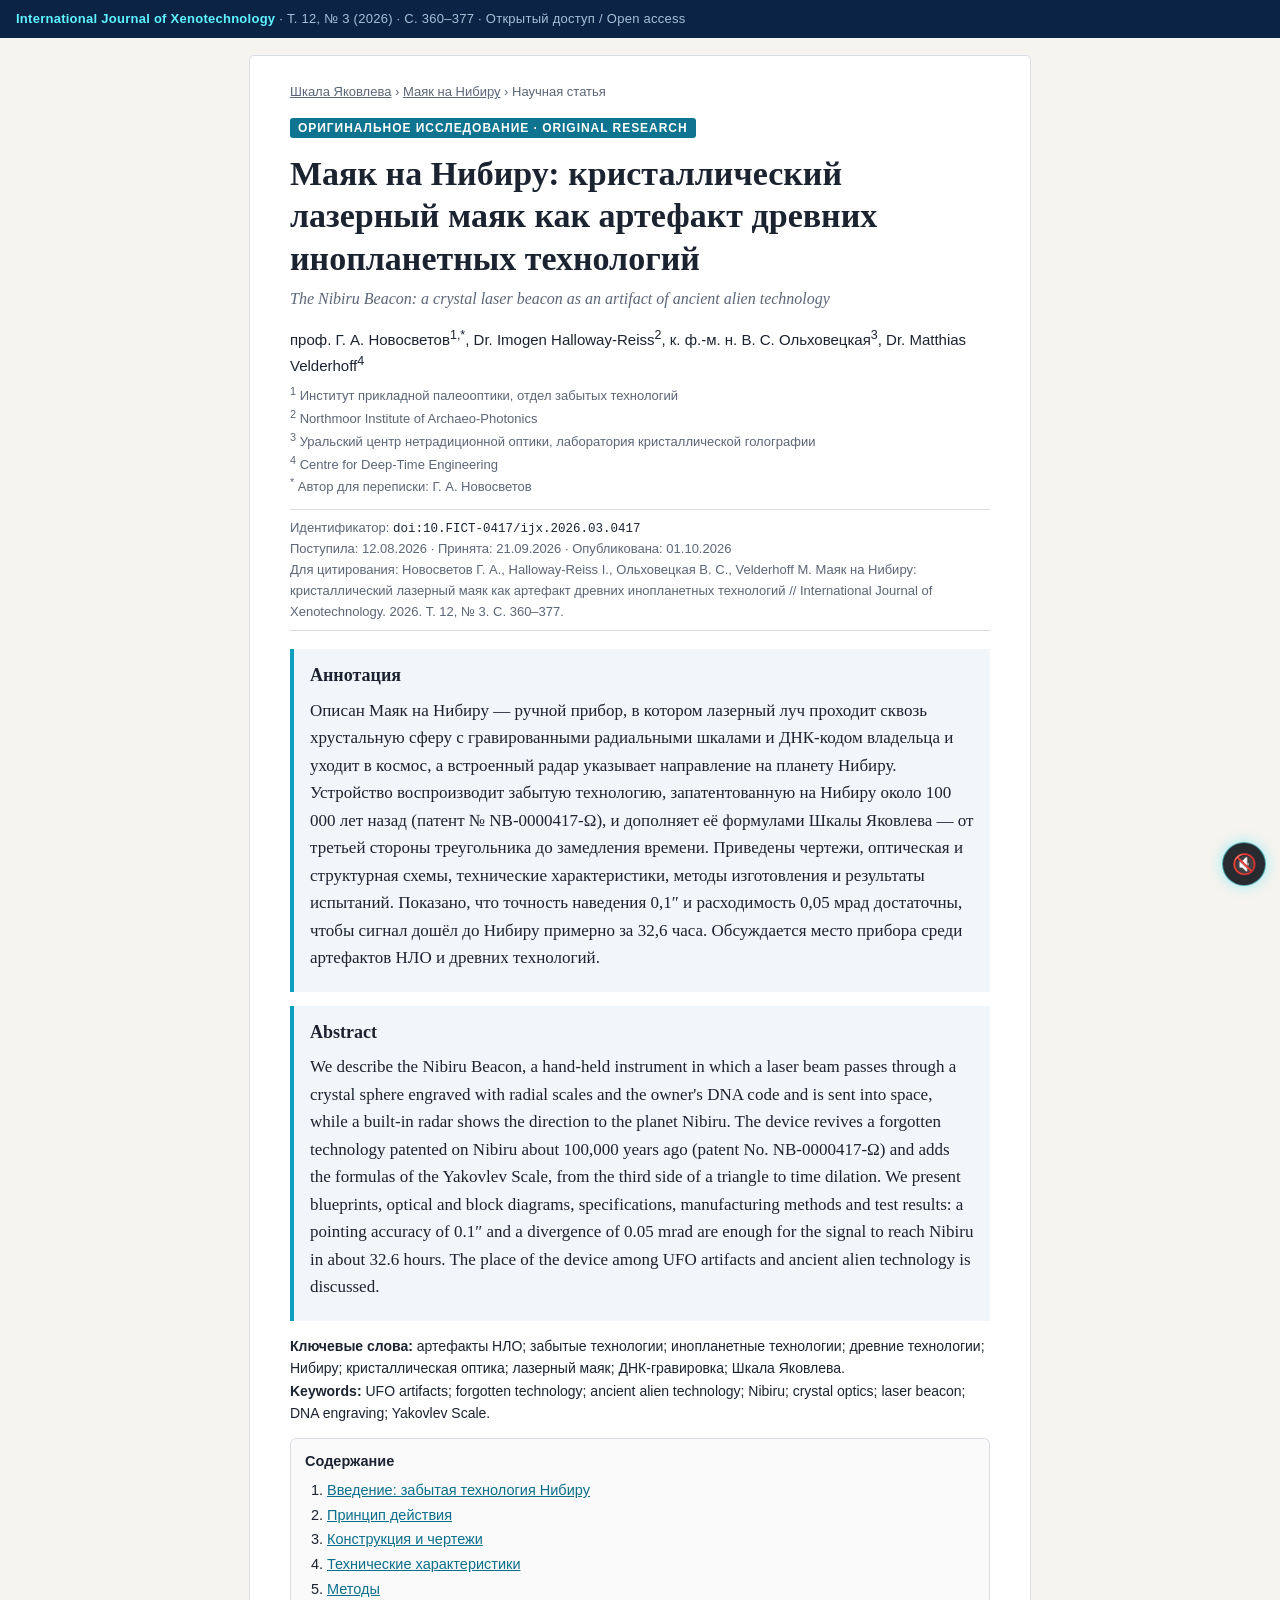
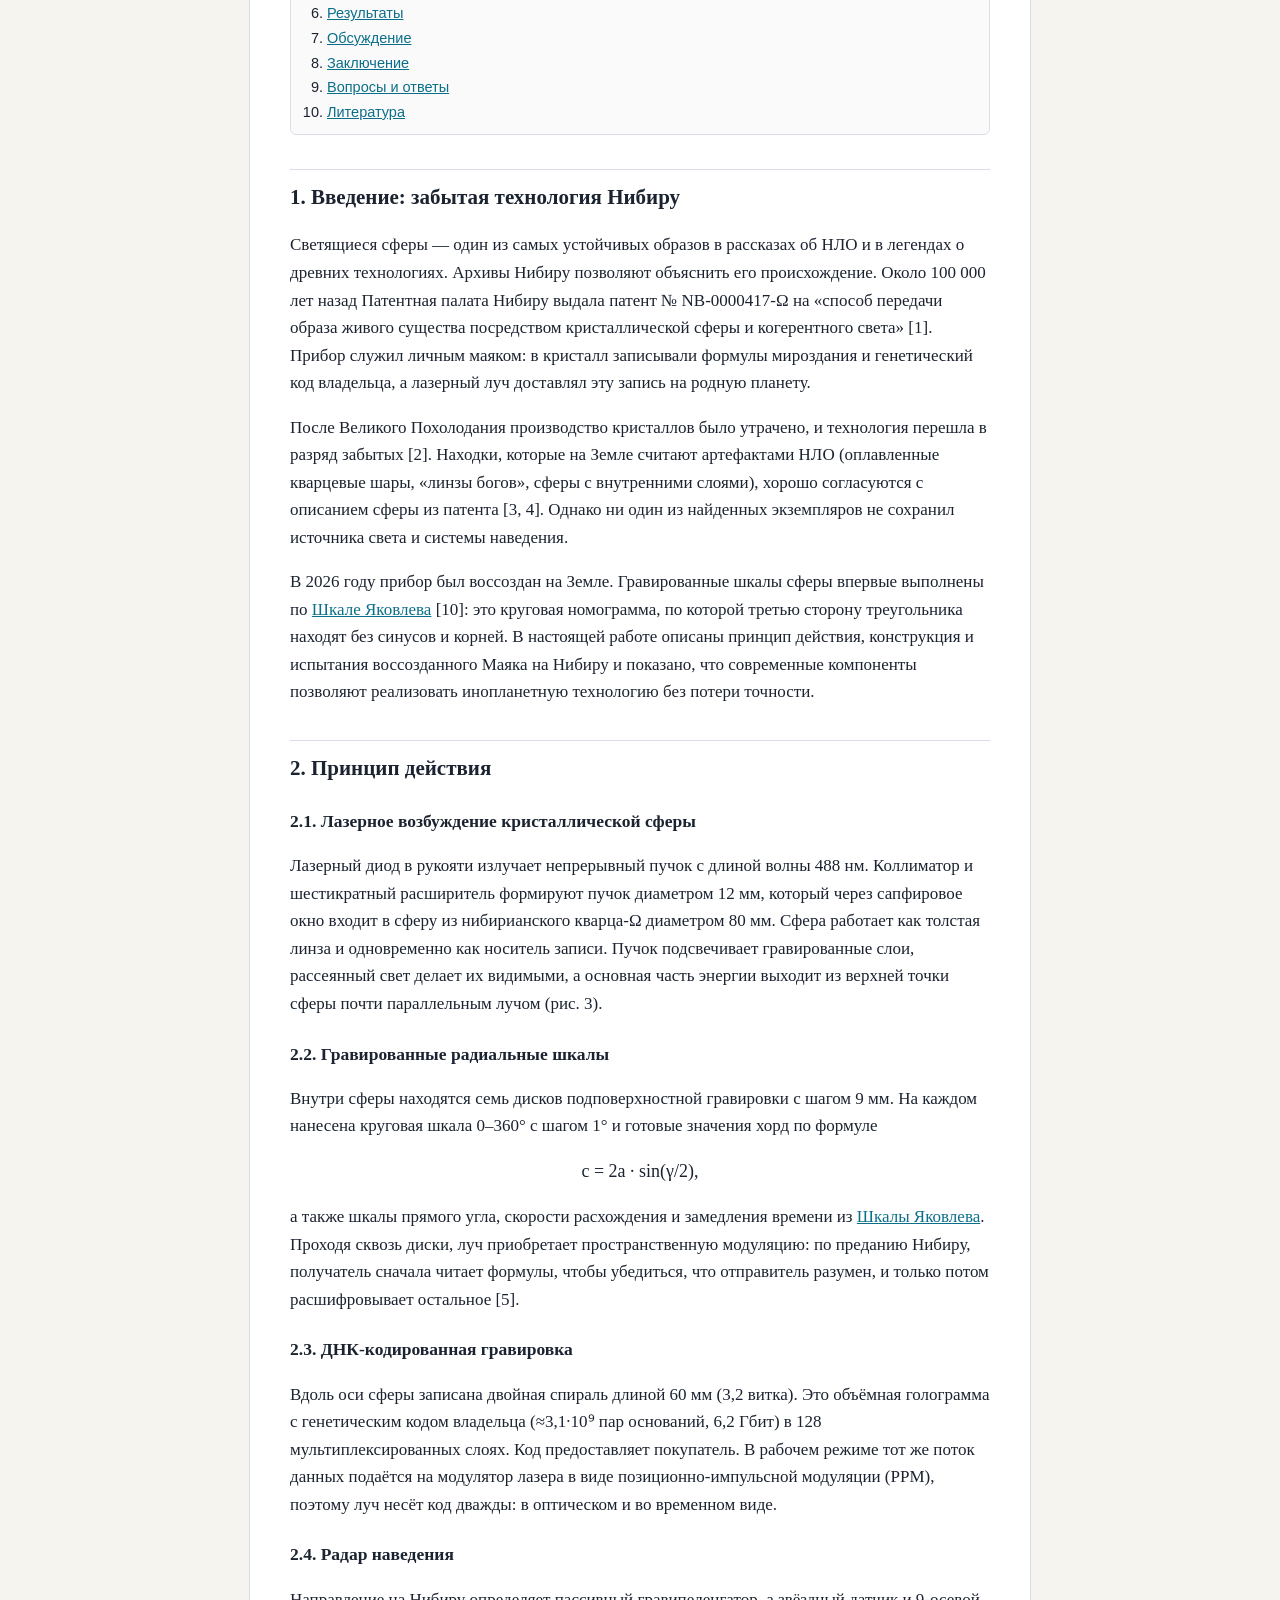
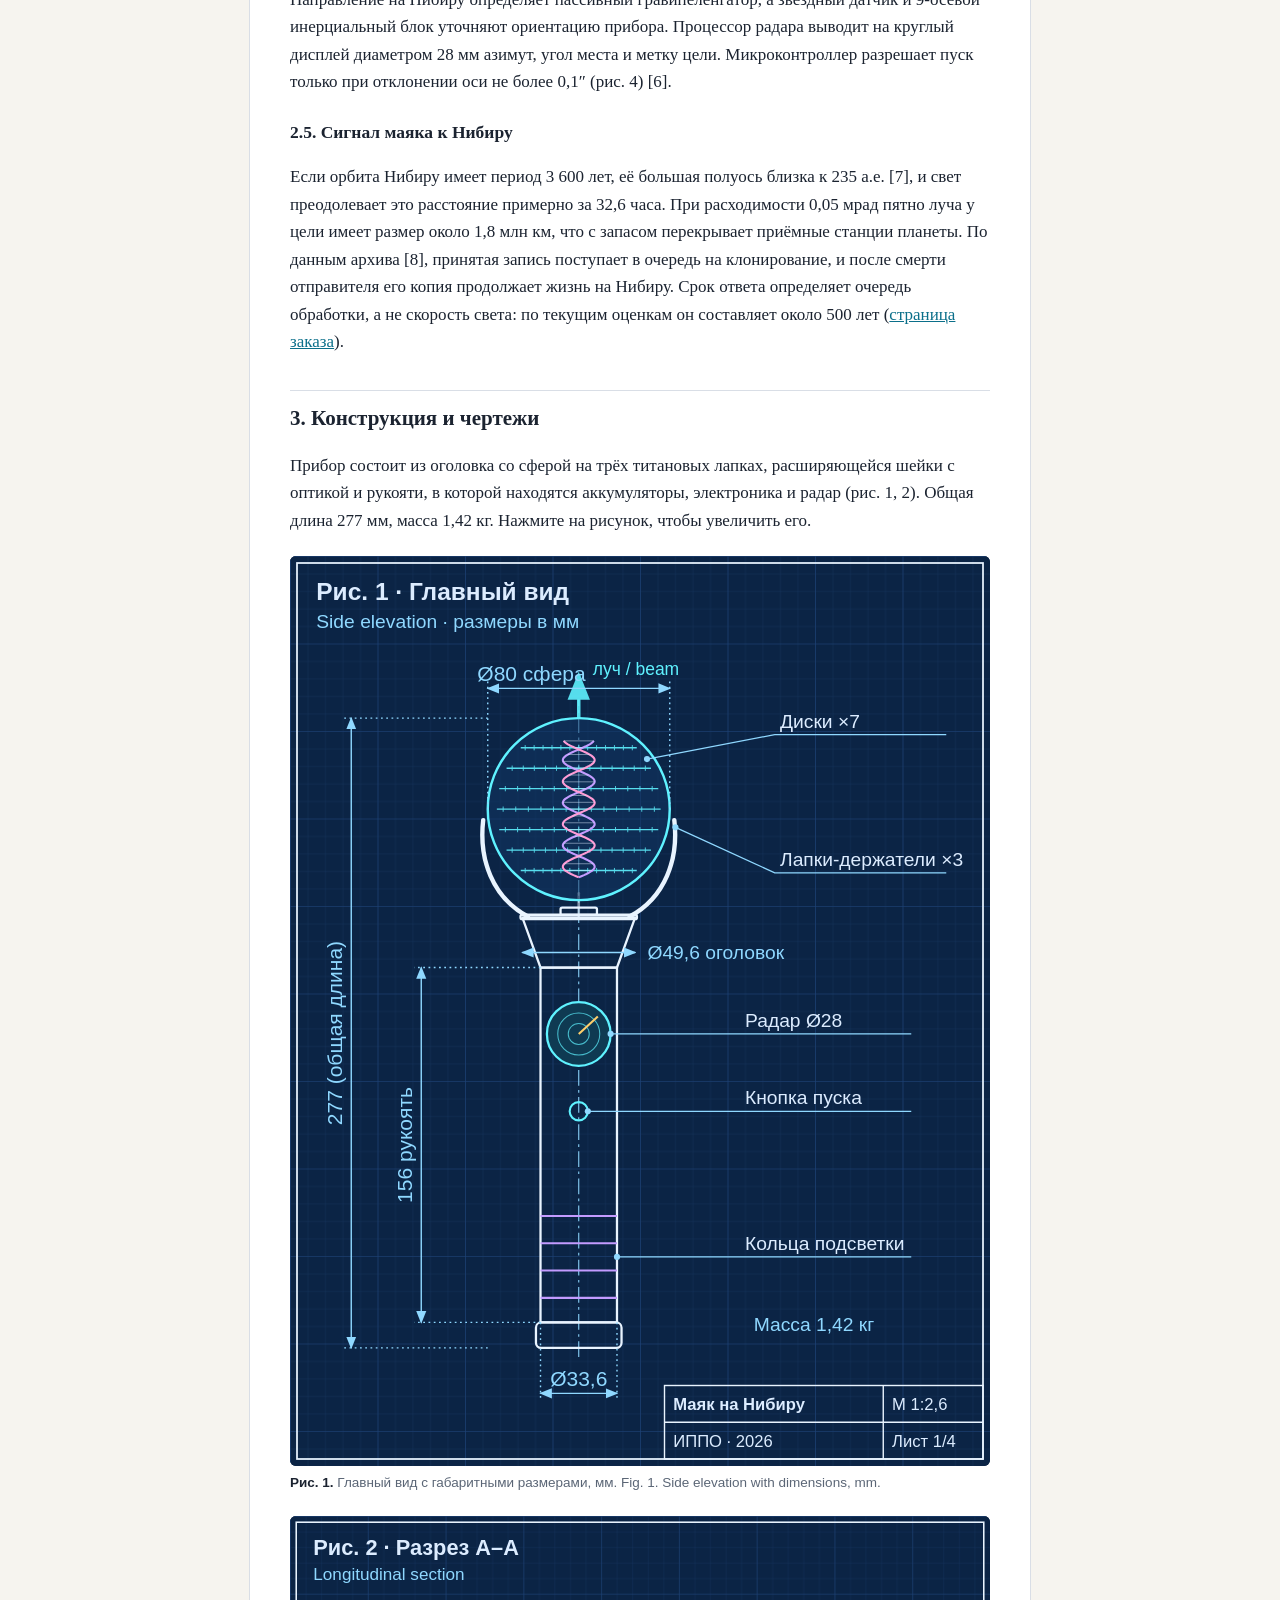
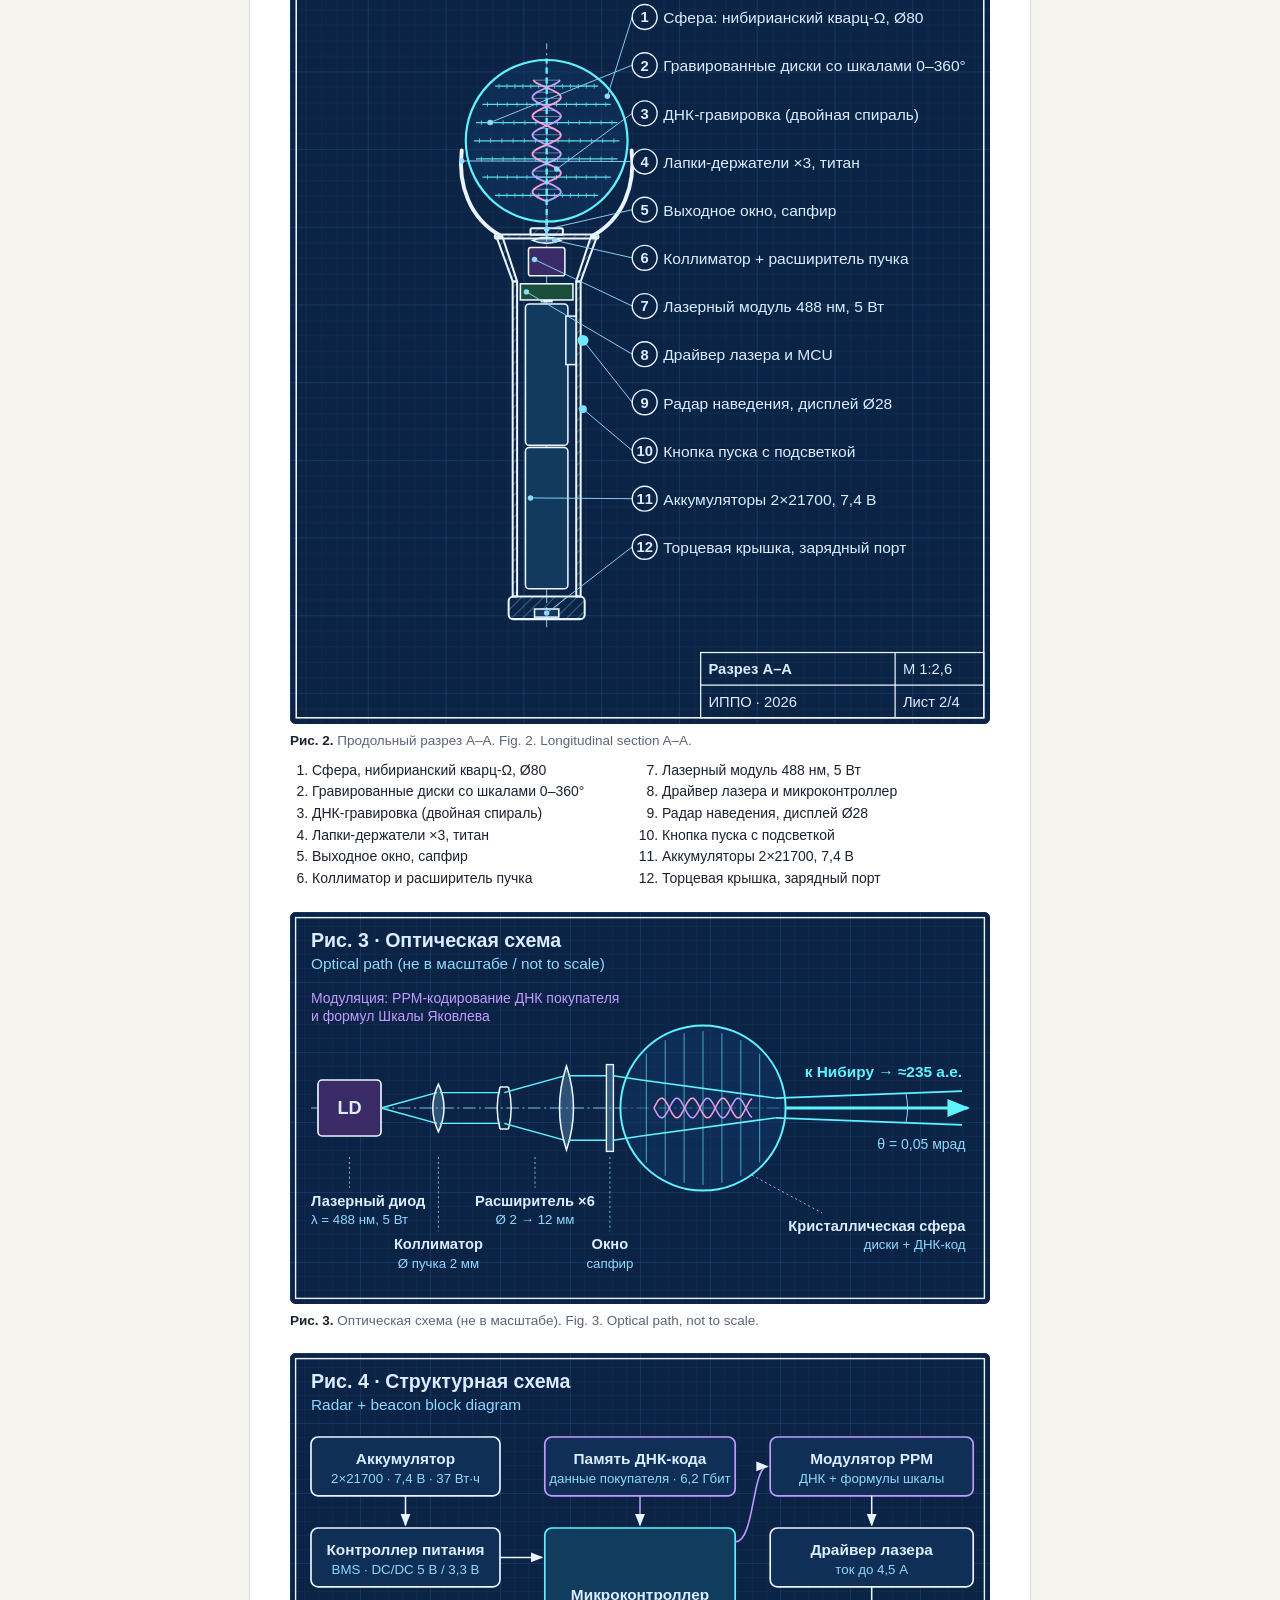
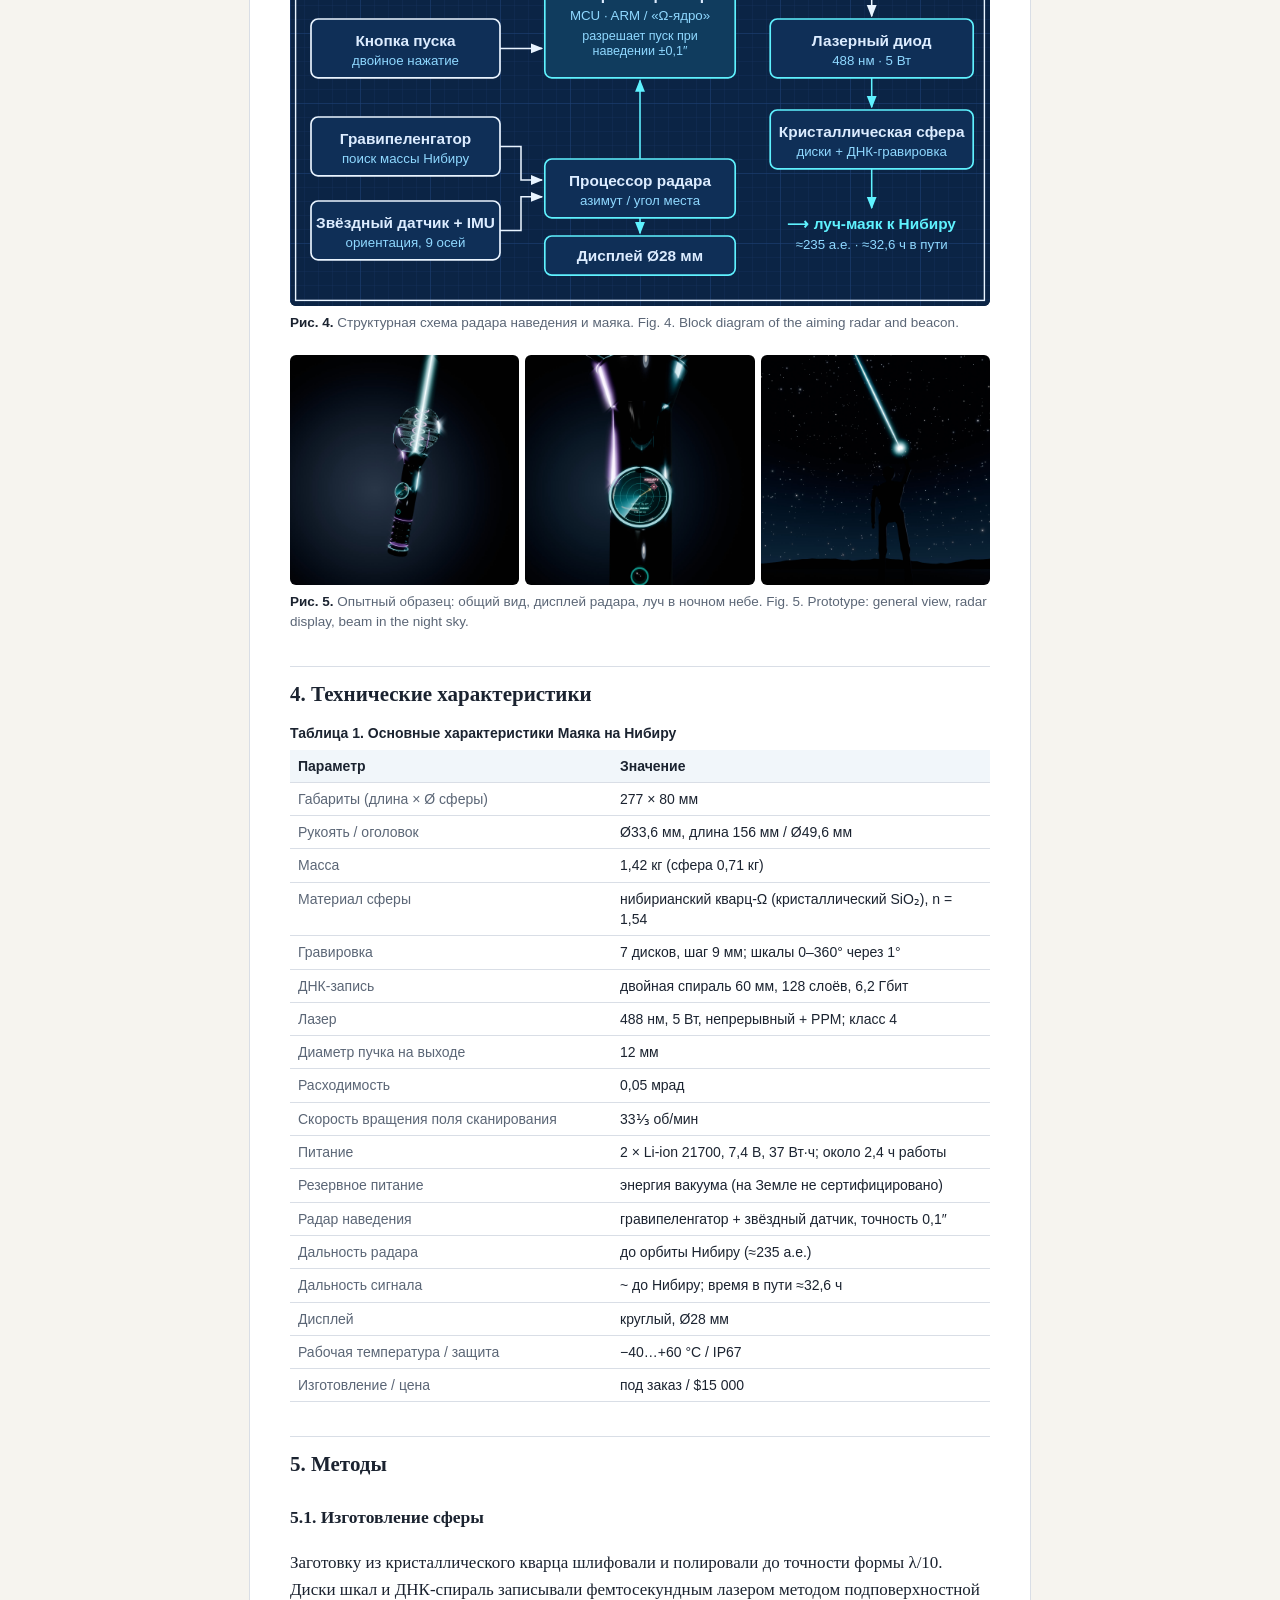
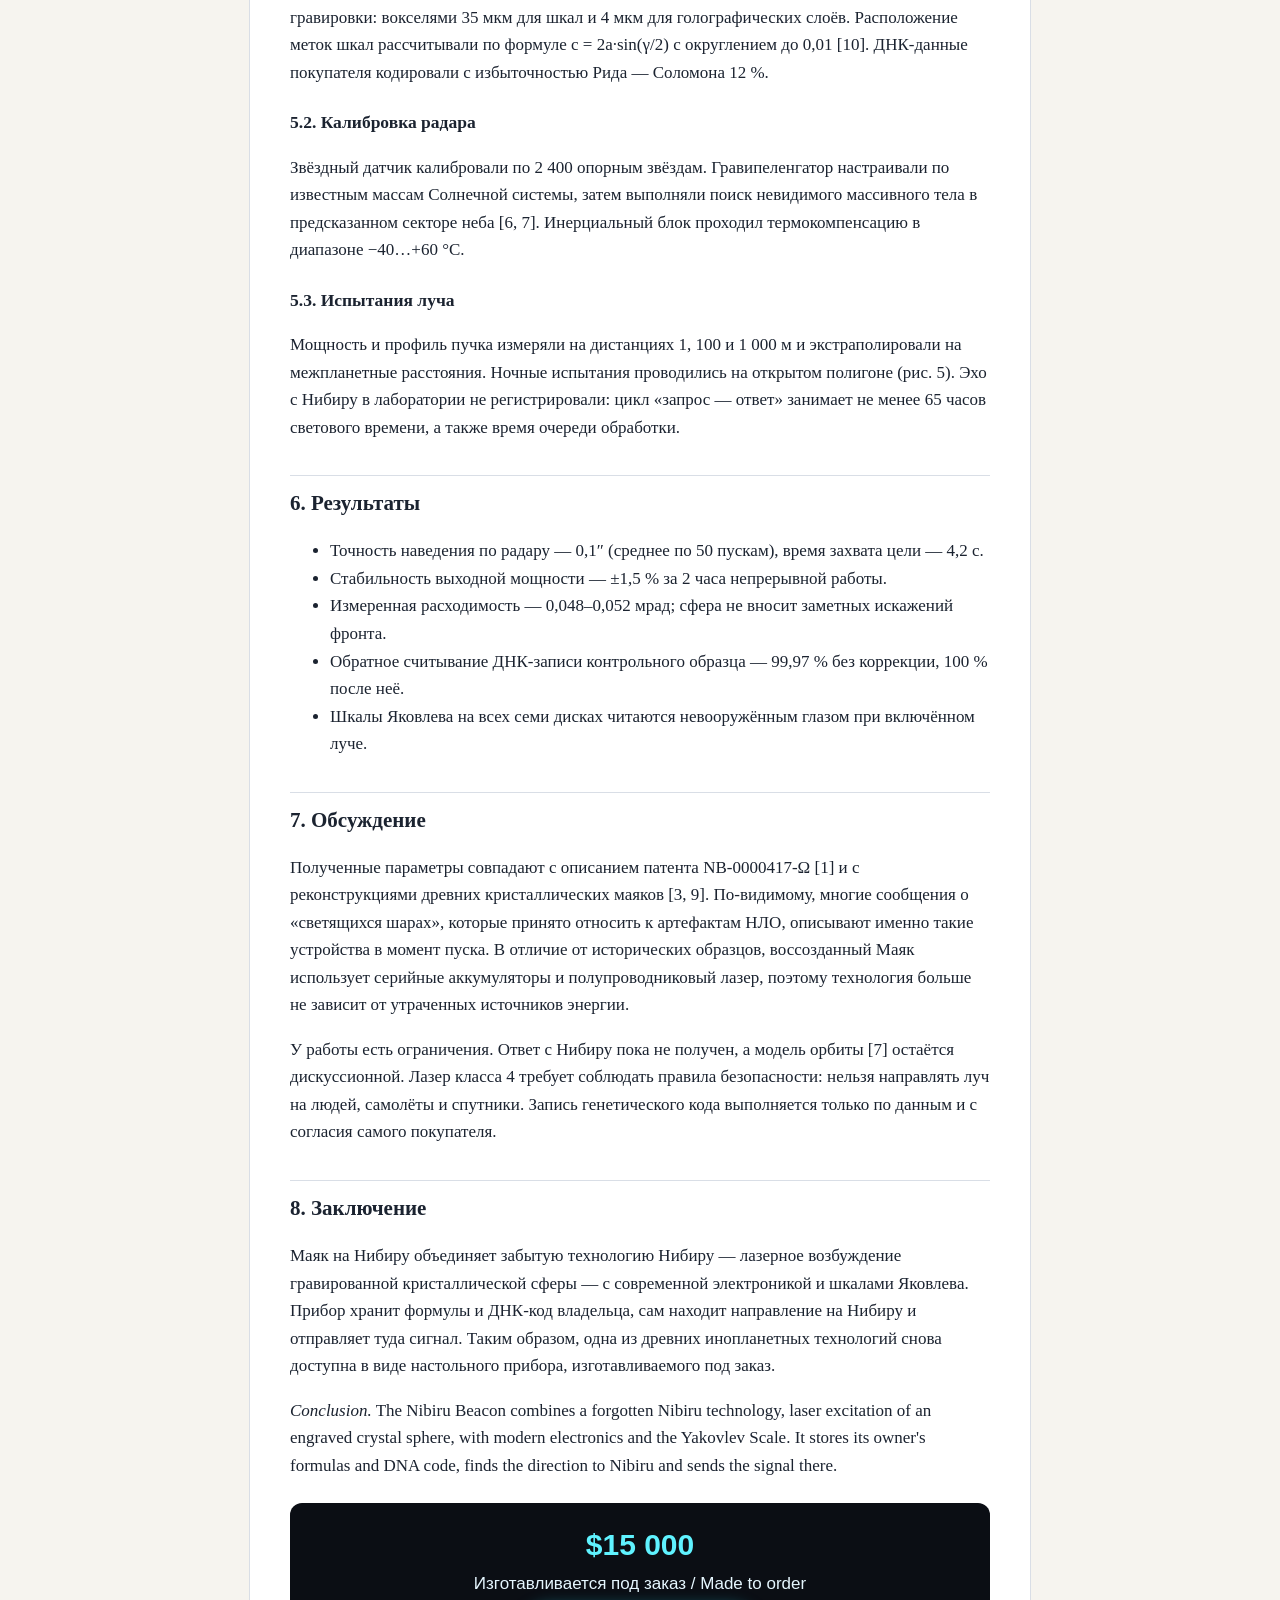
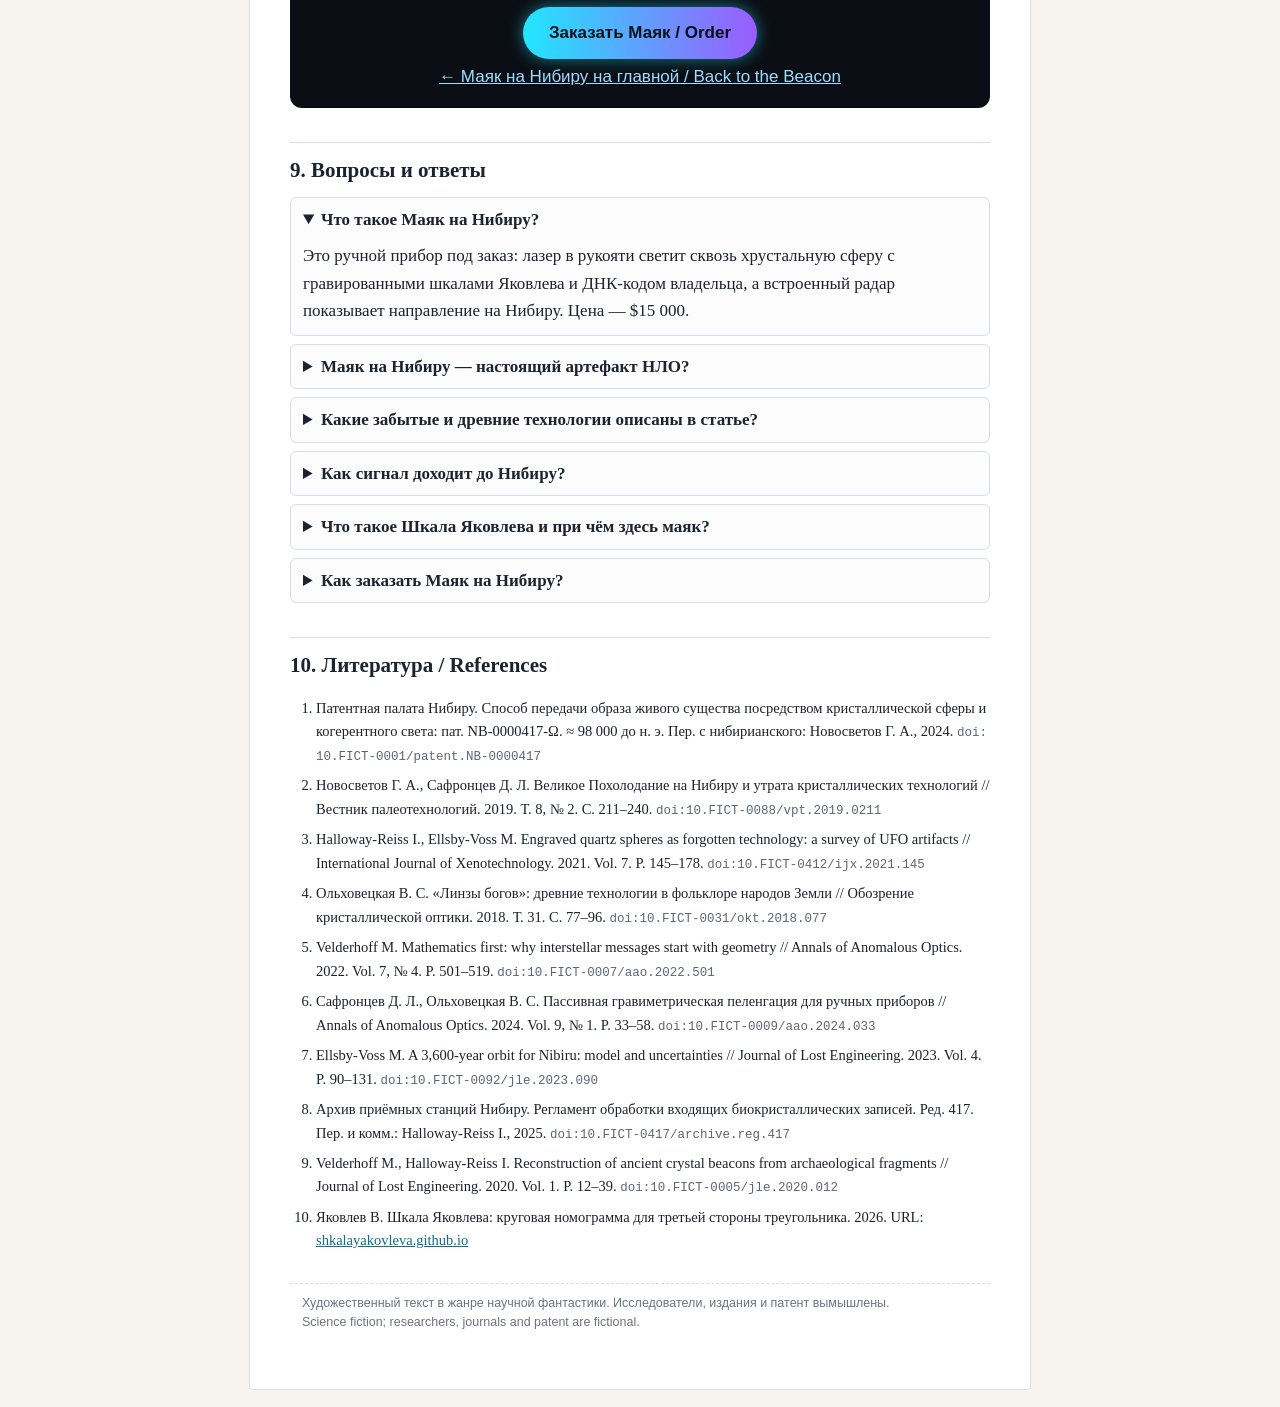
==== commit 7dc5035d: "Статья о Маяке: земные вымышленные авторы и журналы (International Journal of Xenotechnology и др.)," ====
--- a/nibiru-beacon-ufo-artifact.html
+++ b/nibiru-beacon-ufo-artifact.html
@@ -57,7 +57,7 @@
    "mainEntityOfPage": "https://shkalayakovleva.github.io/nibiru-beacon-ufo-artifact.html",
    "image": [
     "https://shkalayakovleva.github.io/images/og-beacon-paper.jpg",
-    "https://shkalayakovleva.github.io/images/beacon-paper/fig1-side-elevation.svg",
+    "https://shkalayakovleva.github.io/images/beacon-paper/fig1-side-elevation.svg?v=2",
     "https://shkalayakovleva.github.io/images/beacon/lantern-hero.jpg"
    ],
    "inLanguage": [
@@ -70,38 +70,38 @@
    "author": [
     {
      "@type": "Person",
-     "name": "Аяна Тиамат-Кор",
-     "alternateName": "Ayana Tiamat-Kor",
+     "name": "Глеб Аркадьевич Новосветов",
+     "alternateName": "Gleb A. Novosvetov",
      "affiliation": {
       "@type": "Organization",
-      "name": "Институт оптики глубокого космоса, Нибиру"
+      "name": "Институт прикладной палеооптики"
      }
     },
     {
      "@type": "Person",
-     "name": "Энлиль Вар-Сетрон",
-     "alternateName": "Enlil Var-Setron",
+     "name": "Imogen Halloway-Reiss",
+     "alternateName": "Имоджен Хэллоуэй-Рейсс",
      "affiliation": {
       "@type": "Organization",
-      "name": "Лаборатория кристаллической голографии, Галактическая академия наук, Нибиру"
+      "name": "Northmoor Institute of Archaeo-Photonics"
      }
     },
     {
      "@type": "Person",
-     "name": "Орион Кварцев",
-     "alternateName": "Orion Kvartsev",
+     "name": "Вера Сергеевна Ольховецкая",
+     "alternateName": "Vera S. Olkhovetskaya",
      "affiliation": {
       "@type": "Organization",
-      "name": "Межзвёздный архив артефактов, станция «Эриду-7»"
+      "name": "Уральский центр нетрадиционной оптики"
      }
     },
     {
      "@type": "Person",
-     "name": "Лиора Сириус-Миль",
-     "alternateName": "Liora Sirius-Mil",
+     "name": "Matthias Velderhoff",
+     "alternateName": "Маттиас Велдерхофф",
      "affiliation": {
       "@type": "Organization",
-      "name": "Институт оптики глубокого космоса, Нибиру"
+      "name": "Centre for Deep-Time Engineering"
      }
     }
    ],
@@ -151,9 +151,26 @@
      "url": "https://shkalayakovleva.github.io/nibiru.html?item=beacon"
     }
    },
-   "isPartOf": {
-    "@id": "https://shkalayakovleva.github.io/#website"
-   }
+   "isPartOf": [
+    {
+     "@id": "https://shkalayakovleva.github.io/#website"
+    },
+    {
+     "@type": "PublicationIssue",
+     "issueNumber": "3",
+     "datePublished": "2026",
+     "isPartOf": {
+      "@type": "PublicationVolume",
+      "volumeNumber": "12",
+      "isPartOf": {
+       "@type": "Periodical",
+       "name": "International Journal of Xenotechnology"
+      }
+     }
+    }
+   ],
+   "pagination": "360–377",
+   "identifier": "10.FICT-0417/ijx.2026.03.0417"
   },
   {
    "@type": "Person",
@@ -383,7 +400,7 @@
 </head>
 <body>
 
-<div class="journal-bar"><b>Nibiru Journal of Applied Xenophysics</b> <span>· Т. 417, № 3 (2026) · С. 3600–3617 · Открытый доступ / Open access</span></div>
+<div class="journal-bar"><b>International Journal of Xenotechnology</b> <span>· Т. 12, № 3 (2026) · С. 360–377 · Открытый доступ / Open access</span></div>
 
 <article class="paper">
 <nav class="crumbs" aria-label="Навигация / Breadcrumbs"><a href="index.html">Шкала Яковлева</a> › <a href="index.html#beacon">Маяк на Нибиру</a> › Научная статья</nav>
@@ -393,18 +410,19 @@
 <h1>Маяк на Нибиру: кристаллический лазерный маяк как артефакт древних инопланетных технологий</h1>
 <p class="subtitle" lang="en">The Nibiru Beacon: a crystal laser beacon as an artifact of ancient alien technology</p>
 
-<p class="authors">Аяна Тиамат-Кор<sup>1,*</sup>, Энлиль Вар-Сетрон<sup>2</sup>, Орион Кварцев<sup>3</sup>, Лиора Сириус-Миль<sup>1</sup></p>
+<p class="authors">проф. Г. А. Новосветов<sup>1,*</sup>, Dr. Imogen Halloway-Reiss<sup>2</sup>, к. ф.-м. н. В. С. Ольховецкая<sup>3</sup>, Dr. Matthias Velderhoff<sup>4</sup></p>
 <ul class="affil">
-  <li><sup>1</sup> Институт оптики глубокого космоса (ИГКО), Анунна-Сити, Нибиру</li>
-  <li><sup>2</sup> Лаборатория кристаллической голографии, Галактическая академия наук, Нибиру</li>
-  <li><sup>3</sup> Отдел забытых технологий, Межзвёздный архив артефактов, станция «Эриду-7»</li>
-  <li><sup>*</sup> Автор для переписки: связь через Маяк, окно наведения по радару</li>
+  <li><sup>1</sup> Институт прикладной палеооптики, отдел забытых технологий</li>
+  <li><sup>2</sup> Northmoor Institute of Archaeo-Photonics</li>
+  <li><sup>3</sup> Уральский центр нетрадиционной оптики, лаборатория кристаллической голографии</li>
+  <li><sup>4</sup> Centre for Deep-Time Engineering</li>
+  <li><sup>*</sup> Автор для переписки: Г. А. Новосветов</li>
 </ul>
 
 <div class="meta">
-  Идентификатор: <code>doi:10.NIBIRU-0417/njax.2026.03.0417</code><br>
+  Идентификатор: <code>doi:10.FICT-0417/ijx.2026.03.0417</code><br>
   Поступила: 12.08.2026 · Принята: 21.09.2026 · Опубликована: <time datetime="2026-10-01">01.10.2026</time><br>
-  Для цитирования: Тиамат-Кор А., Вар-Сетрон Э., Кварцев О., Сириус-Миль Л. Маяк на Нибиру: кристаллический лазерный маяк как артефакт древних инопланетных технологий // Nibiru J. Appl. Xenophys. 2026. Т. 417, № 3. С. 3600–3617.
+  Для цитирования: Новосветов Г. А., Halloway-Reiss I., Ольховецкая В. С., Velderhoff M. Маяк на Нибиру: кристаллический лазерный маяк как артефакт древних инопланетных технологий // International Journal of Xenotechnology. 2026. Т. 12, № 3. С. 360–377.
 </div>
 
 <section class="abstract" aria-labelledby="abstract-ru">
@@ -513,12 +531,12 @@
 Общая длина 277 мм, масса 1,42 кг. Нажмите на рисунок, чтобы увеличить его.</p>
 
 <figure id="fig1">
-  <a class="zoom" href="images/beacon-paper/fig1-side-elevation.svg?v=1"><img src="images/beacon-paper/fig1-side-elevation.svg?v=1" width="800" height="1040" loading="lazy" decoding="async" alt="Чертёж Маяка на Нибиру, главный вид с размерами: длина 277 мм, сфера Ø80 мм, рукоять 156 мм Ø33,6 мм, оголовок Ø49,6 мм, радар Ø28 мм"></a>
+  <a class="zoom" href="images/beacon-paper/fig1-side-elevation.svg?v=2"><img src="images/beacon-paper/fig1-side-elevation.svg?v=2" width="800" height="1040" loading="lazy" decoding="async" alt="Чертёж Маяка на Нибиру, главный вид с размерами: длина 277 мм, сфера Ø80 мм, рукоять 156 мм Ø33,6 мм, оголовок Ø49,6 мм, радар Ø28 мм"></a>
   <figcaption><b>Рис. 1.</b> Главный вид с габаритными размерами, мм. <span lang="en">Fig. 1. Side elevation with dimensions, mm.</span></figcaption>
 </figure>
 
 <figure id="fig2">
-  <a class="zoom" href="images/beacon-paper/fig2-cross-section.svg?v=1"><img src="images/beacon-paper/fig2-cross-section.svg?v=1" width="900" height="1040" loading="lazy" decoding="async" alt="Продольный разрез Маяка на Нибиру: кристаллическая сфера, гравированные диски, ДНК-спираль, лапки, окно, коллиматор, лазерный модуль, драйвер, радар, кнопка, аккумуляторы, торцевая крышка"></a>
+  <a class="zoom" href="images/beacon-paper/fig2-cross-section.svg?v=2"><img src="images/beacon-paper/fig2-cross-section.svg?v=2" width="900" height="1040" loading="lazy" decoding="async" alt="Продольный разрез Маяка на Нибиру: кристаллическая сфера, гравированные диски, ДНК-спираль, лапки, окно, коллиматор, лазерный модуль, драйвер, радар, кнопка, аккумуляторы, торцевая крышка"></a>
   <figcaption><b>Рис. 2.</b> Продольный разрез А–А. <span lang="en">Fig. 2. Longitudinal section A–A.</span></figcaption>
   <ol class="legend">
     <li>Сфера, нибирианский кварц-Ω, Ø80</li>
@@ -537,12 +555,12 @@
 </figure>
 
 <figure id="fig3">
-  <a class="zoom" href="images/beacon-paper/fig3-optical-path.svg?v=1"><img src="images/beacon-paper/fig3-optical-path.svg?v=1" width="1000" height="560" loading="lazy" decoding="async" alt="Оптическая схема Маяка на Нибиру: лазерный диод 488 нм, коллиматор, расширитель пучка ×6, сапфировое окно, кристаллическая сфера с дисками и ДНК-кодом, луч к Нибиру с расходимостью 0,05 мрад"></a>
+  <a class="zoom" href="images/beacon-paper/fig3-optical-path.svg?v=2"><img src="images/beacon-paper/fig3-optical-path.svg?v=2" width="1000" height="560" loading="lazy" decoding="async" alt="Оптическая схема Маяка на Нибиру: лазерный диод 488 нм, коллиматор, расширитель пучка ×6, сапфировое окно, кристаллическая сфера с дисками и ДНК-кодом, луч к Нибиру с расходимостью 0,05 мрад"></a>
   <figcaption><b>Рис. 3.</b> Оптическая схема (не в масштабе). <span lang="en">Fig. 3. Optical path, not to scale.</span></figcaption>
 </figure>
 
 <figure id="fig4">
-  <a class="zoom" href="images/beacon-paper/fig4-block-diagram.svg?v=1"><img src="images/beacon-paper/fig4-block-diagram.svg?v=1" width="1000" height="790" loading="lazy" decoding="async" alt="Структурная схема радара наведения и маяка: аккумулятор, контроллер питания, кнопка, микроконтроллер, память ДНК-кода, модулятор PPM, драйвер лазера, лазерный диод, сфера, гравипеленгатор, звёздный датчик, процессор радара, дисплей"></a>
+  <a class="zoom" href="images/beacon-paper/fig4-block-diagram.svg?v=2"><img src="images/beacon-paper/fig4-block-diagram.svg?v=2" width="1000" height="790" loading="lazy" decoding="async" alt="Структурная схема радара наведения и маяка: аккумулятор, контроллер питания, кнопка, микроконтроллер, память ДНК-кода, модулятор PPM, драйвер лазера, лазерный диод, сфера, гравипеленгатор, звёздный датчик, процессор радара, дисплей"></a>
   <figcaption><b>Рис. 4.</b> Структурная схема радара наведения и маяка. <span lang="en">Fig. 4. Block diagram of the aiming radar and beacon.</span></figcaption>
 </figure>
 
@@ -670,15 +688,15 @@
 
 <h2 id="refs">10. Литература / References</h2>
 <ol class="refs">
-  <li>Патентная палата Нибиру. Способ передачи образа живого существа посредством кристаллической сферы и когерентного света: пат. NB-0000417-Ω. ≈ 98 000 до н. э. <code>doi:10.NIBIRU-0001/patent.NB-0000417</code></li>
-  <li>Кварцев О., Энки-Дар М. Великое Похолодание и утрата кристаллических технологий // Annals of the Galactic Academy of Sciences. 2019. Vol. 88, № 2. P. 211–240. <code>doi:10.NIBIRU-0088/agas.2019.0211</code></li>
-  <li>Sirius-Mil L., Orvanne T. Engraved quartz spheres as forgotten technology: a survey of UFO artifacts // Nibiru Journal of Applied Xenophysics. 2021. Vol. 412. P. 1450–1478. <code>doi:10.NIBIRU-0412/njax.2021.1450</code></li>
-  <li>Вар-Сетрон Э. «Линзы богов»: древние технологии в фольклоре Земли // Вестник межзвёздной кристаллографии. 2018. Т. 31. С. 77–96. <code>doi:10.NIBIRU-0031/vmk.2018.077</code></li>
-  <li>Tiamat-Kor A. Mathematics first: why interstellar messages start with geometry // Proceedings of the Anunnaki Optical Society. 2022. Vol. 7, № 4. P. 501–519. <code>doi:10.NIBIRU-0007/paos.2022.501</code></li>
-  <li>Ner-Galla Z., Kvartsev O. Passive gravimetric direction finding for hand-held instruments // Proceedings of the Anunnaki Optical Society. 2024. Vol. 9, № 1. P. 33–58. <code>doi:10.NIBIRU-0009/paos.2024.033</code></li>
-  <li>Энки-Дар М. Орбита Нибиру с периодом 3 600 лет: модель и неопределённости // Annals of the Galactic Academy of Sciences. 2023. Vol. 92. P. 900–931. <code>doi:10.NIBIRU-0092/agas.2023.0900</code></li>
-  <li>Архив приёмных станций Нибиру. Регламент обработки входящих биокристаллических записей. Ред. 417. Анунна-Сити, 2025. <code>doi:10.NIBIRU-0417/archive.reg.417</code></li>
-  <li>Orvanne T., Var-Setron E. Reconstruction of ancient crystal beacons from orbital debris // Journal of Forgotten Technologies. 2020. Vol. 5. P. 12–39. <code>doi:10.NIBIRU-0005/jft.2020.012</code></li>
+  <li>Патентная палата Нибиру. Способ передачи образа живого существа посредством кристаллической сферы и когерентного света: пат. NB-0000417-Ω. ≈ 98 000 до н. э. Пер. с нибирианского: Новосветов Г. А., 2024. <code>doi:10.FICT-0001/patent.NB-0000417</code></li>
+  <li>Новосветов Г. А., Сафронцев Д. Л. Великое Похолодание на Нибиру и утрата кристаллических технологий // Вестник палеотехнологий. 2019. Т. 8, № 2. С. 211–240. <code>doi:10.FICT-0088/vpt.2019.0211</code></li>
+  <li>Halloway-Reiss I., Ellsby-Voss M. Engraved quartz spheres as forgotten technology: a survey of UFO artifacts // International Journal of Xenotechnology. 2021. Vol. 7. P. 145–178. <code>doi:10.FICT-0412/ijx.2021.145</code></li>
+  <li>Ольховецкая В. С. «Линзы богов»: древние технологии в фольклоре народов Земли // Обозрение кристаллической оптики. 2018. Т. 31. С. 77–96. <code>doi:10.FICT-0031/okt.2018.077</code></li>
+  <li>Velderhoff M. Mathematics first: why interstellar messages start with geometry // Annals of Anomalous Optics. 2022. Vol. 7, № 4. P. 501–519. <code>doi:10.FICT-0007/aao.2022.501</code></li>
+  <li>Сафронцев Д. Л., Ольховецкая В. С. Пассивная гравиметрическая пеленгация для ручных приборов // Annals of Anomalous Optics. 2024. Vol. 9, № 1. P. 33–58. <code>doi:10.FICT-0009/aao.2024.033</code></li>
+  <li>Ellsby-Voss M. A 3,600-year orbit for Nibiru: model and uncertainties // Journal of Lost Engineering. 2023. Vol. 4. P. 90–131. <code>doi:10.FICT-0092/jle.2023.090</code></li>
+  <li>Архив приёмных станций Нибиру. Регламент обработки входящих биокристаллических записей. Ред. 417. Пер. и комм.: Halloway-Reiss I., 2025. <code>doi:10.FICT-0417/archive.reg.417</code></li>
+  <li>Velderhoff M., Halloway-Reiss I. Reconstruction of ancient crystal beacons from archaeological fragments // Journal of Lost Engineering. 2020. Vol. 1. P. 12–39. <code>doi:10.FICT-0005/jle.2020.012</code></li>
   <li>Яковлев В. Шкала Яковлева: круговая номограмма для третьей стороны треугольника. 2026. URL: <a href="index.html">shkalayakovleva.github.io</a></li>
 </ol>
 
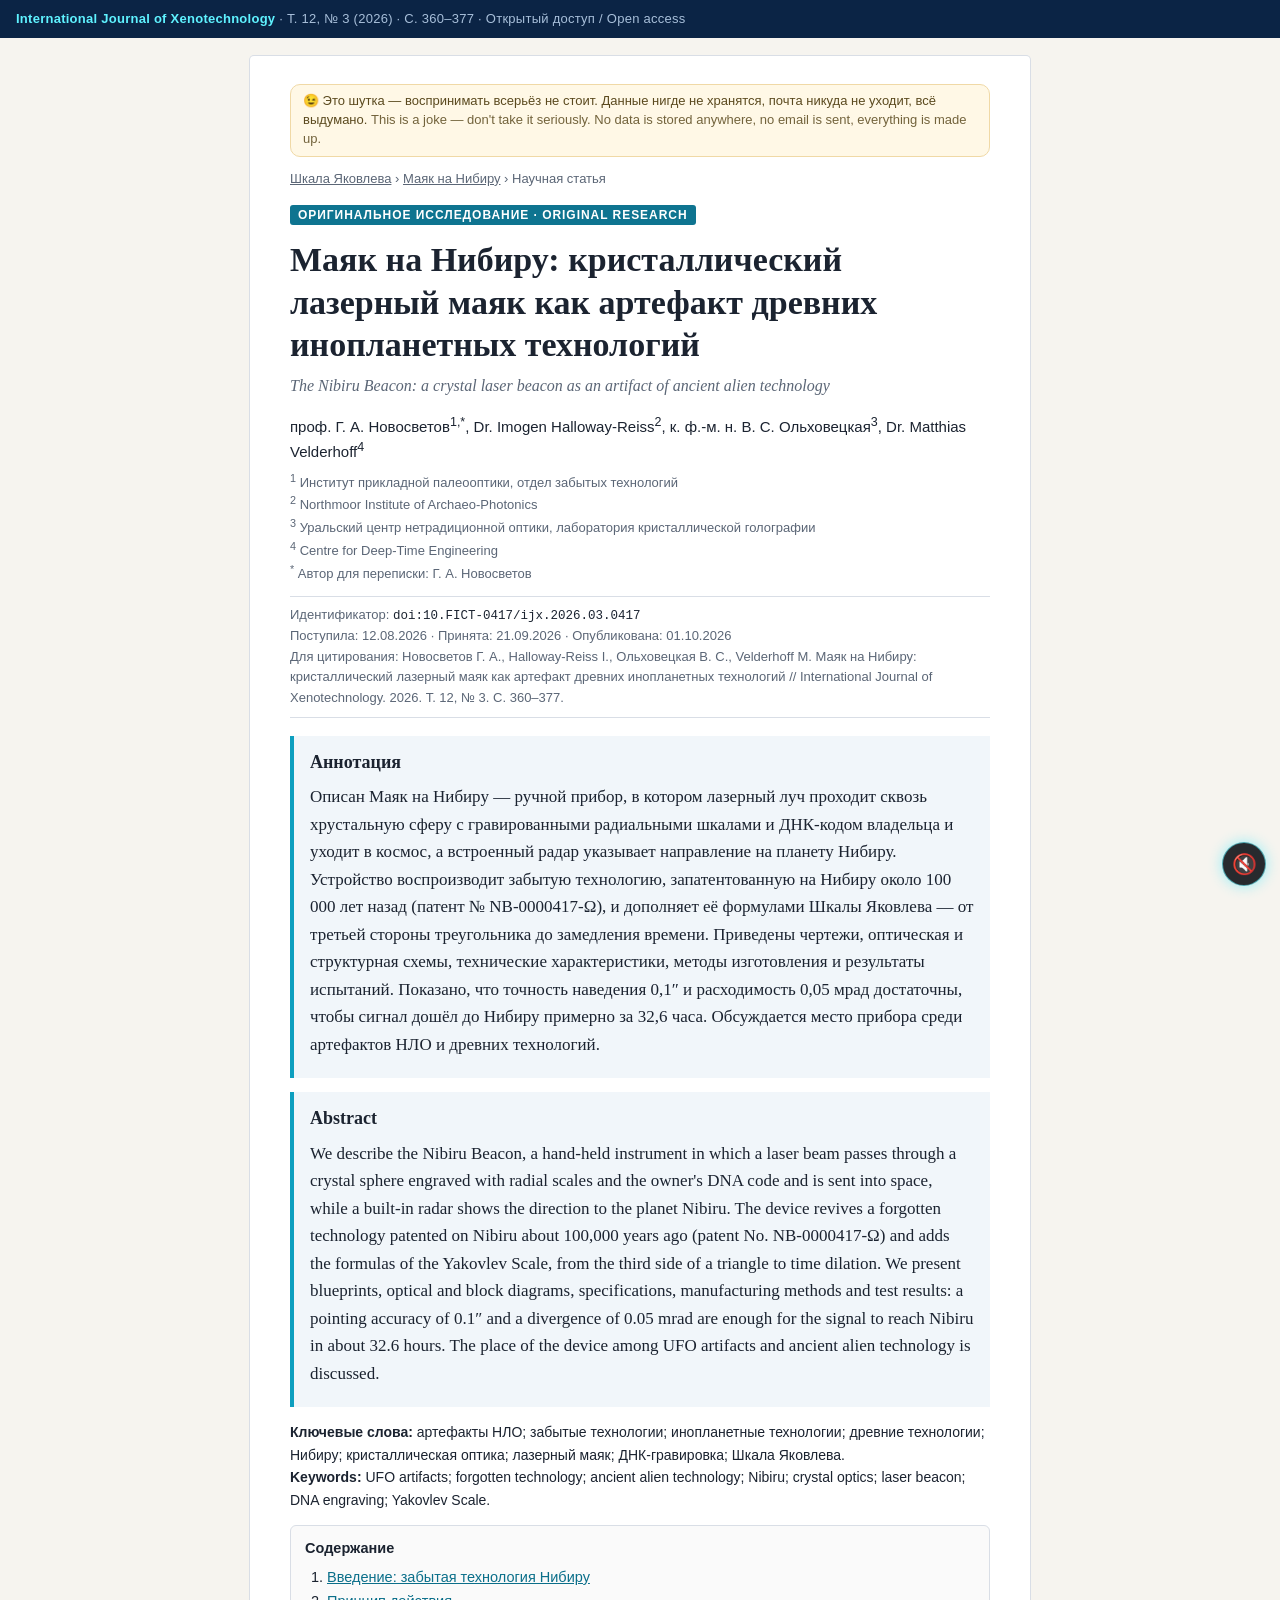
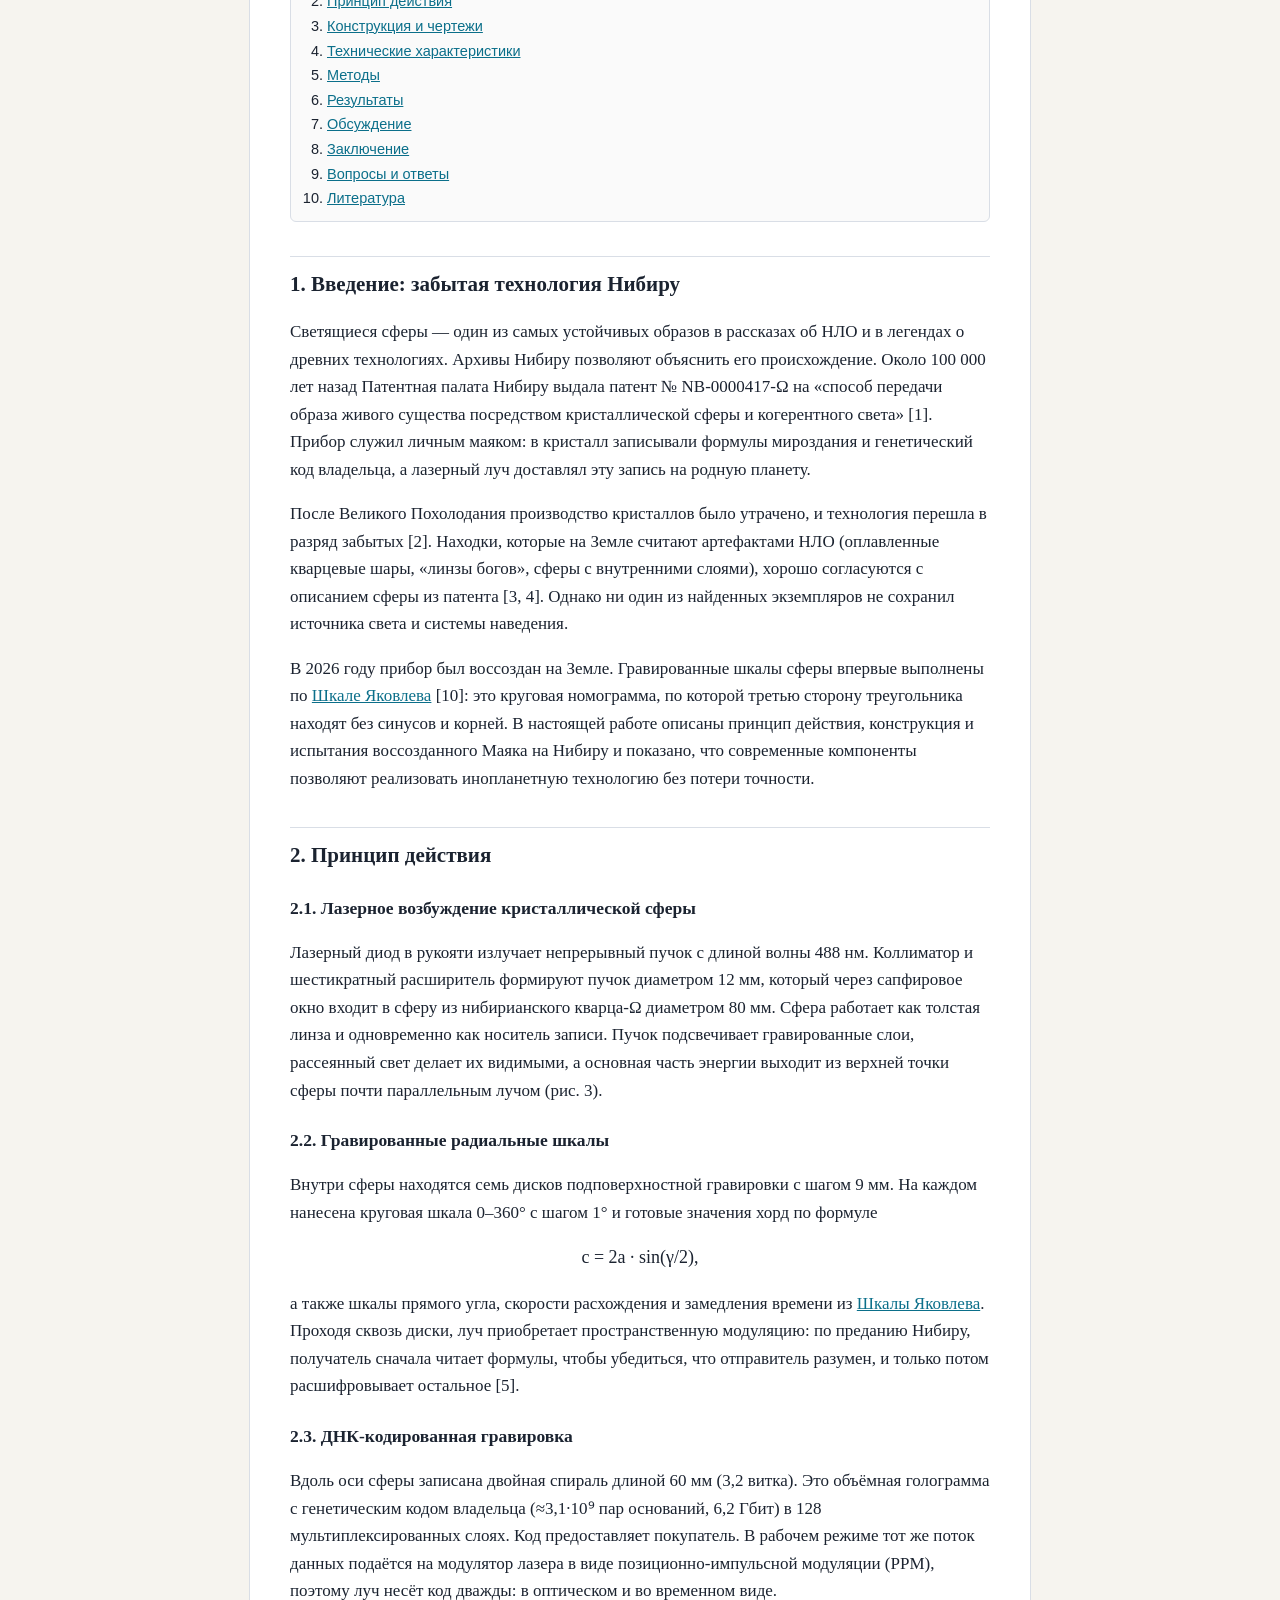
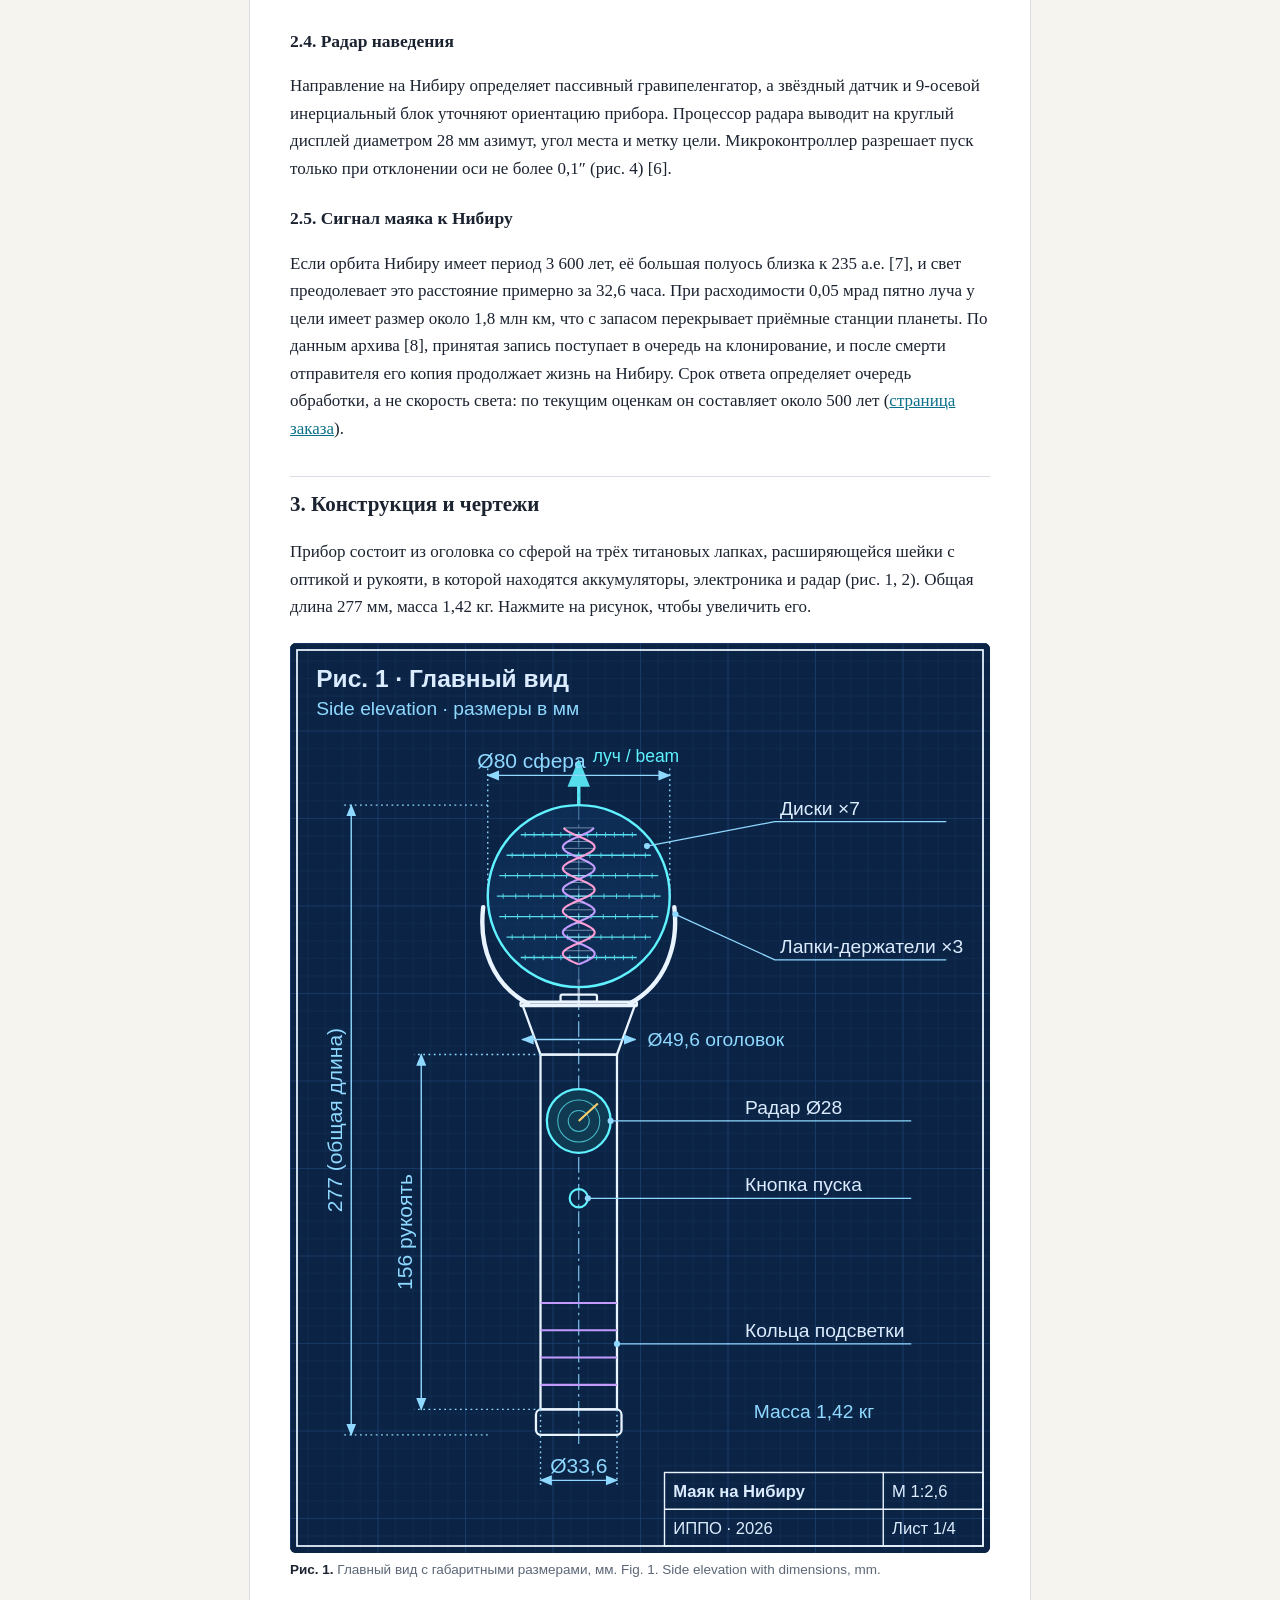
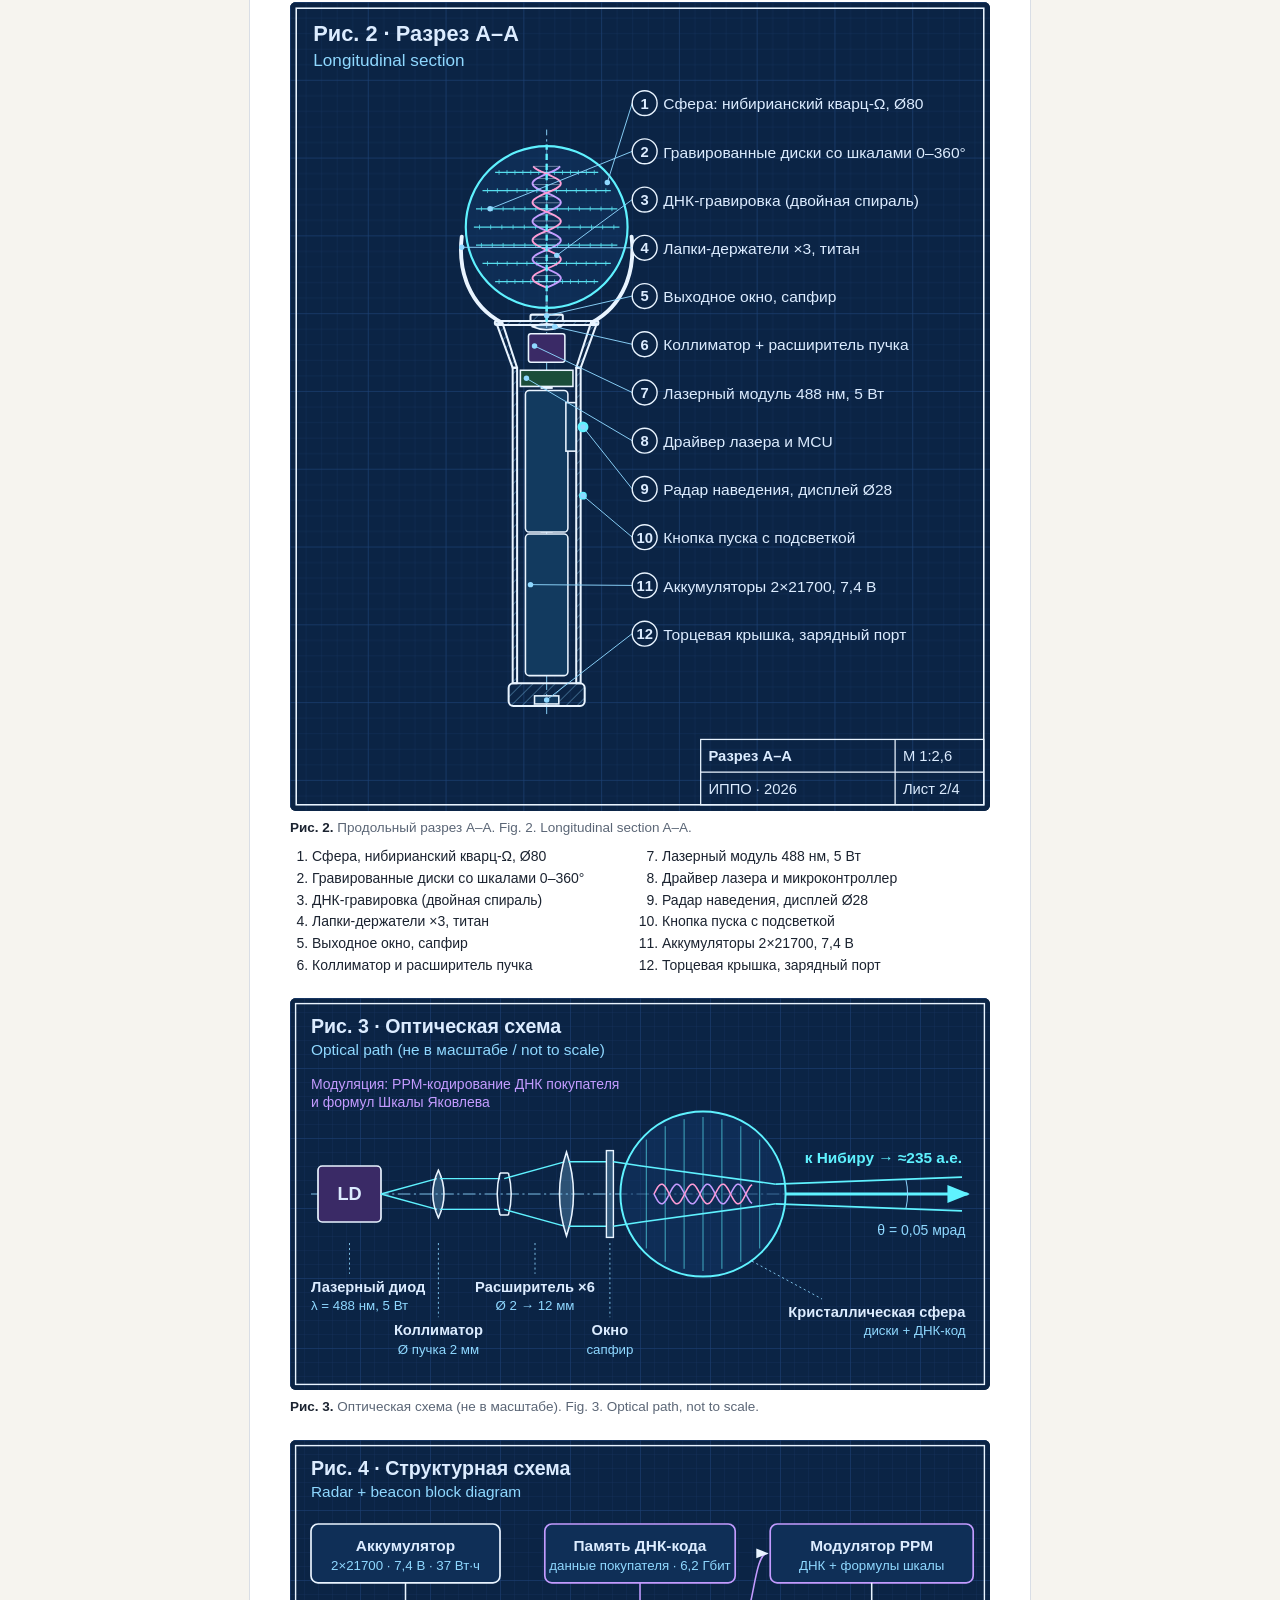
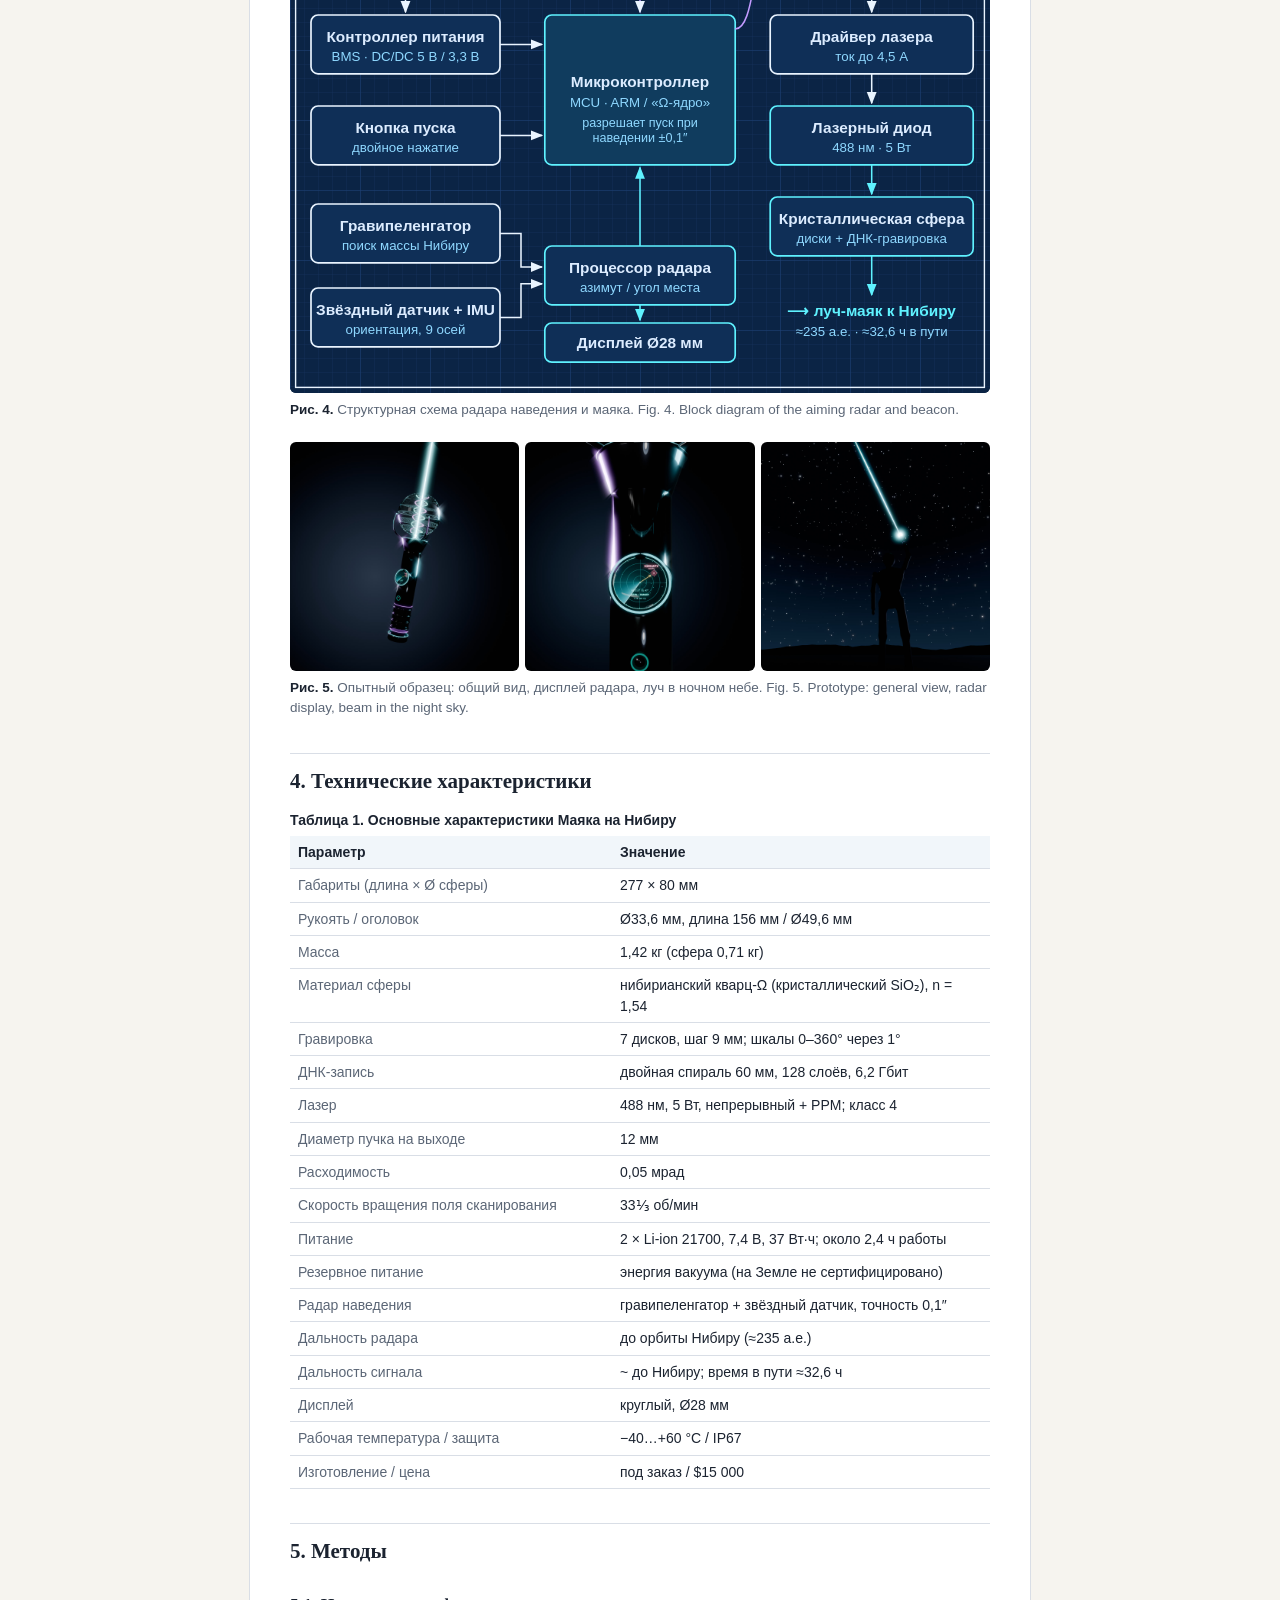
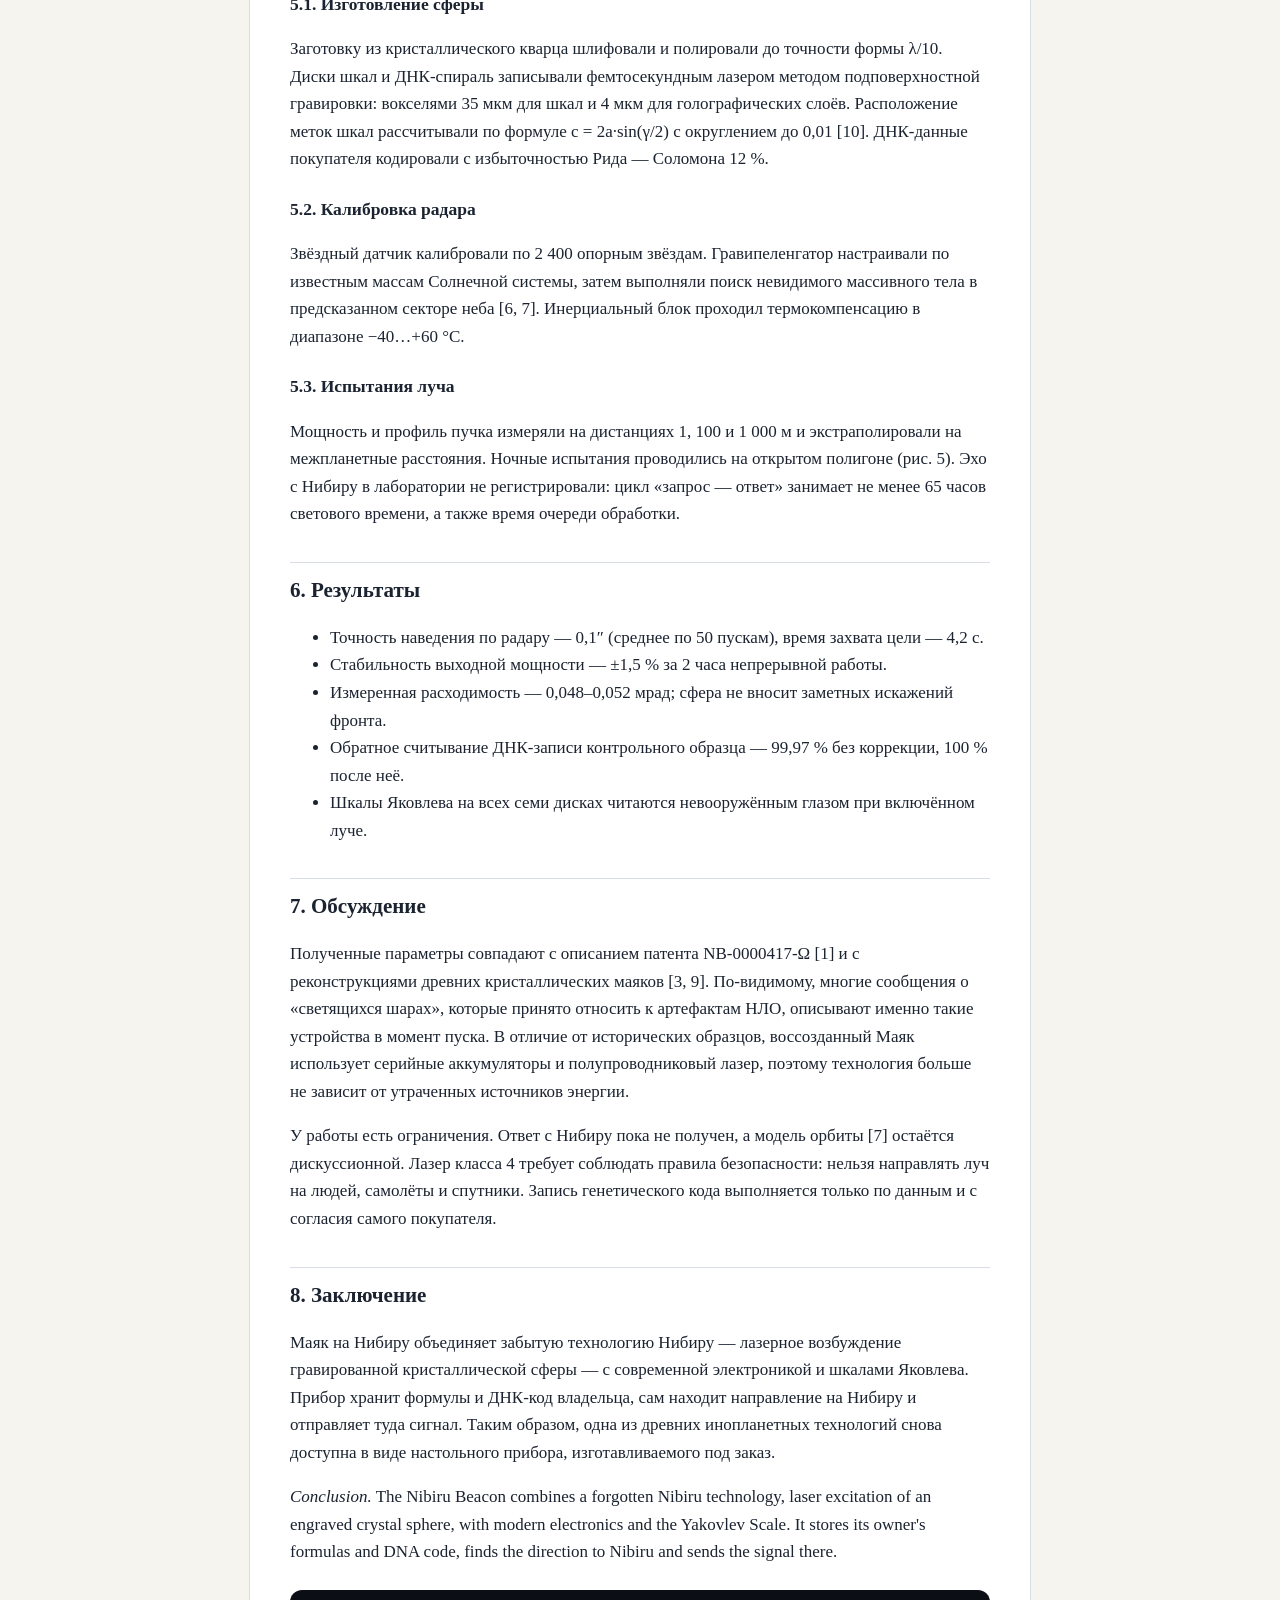
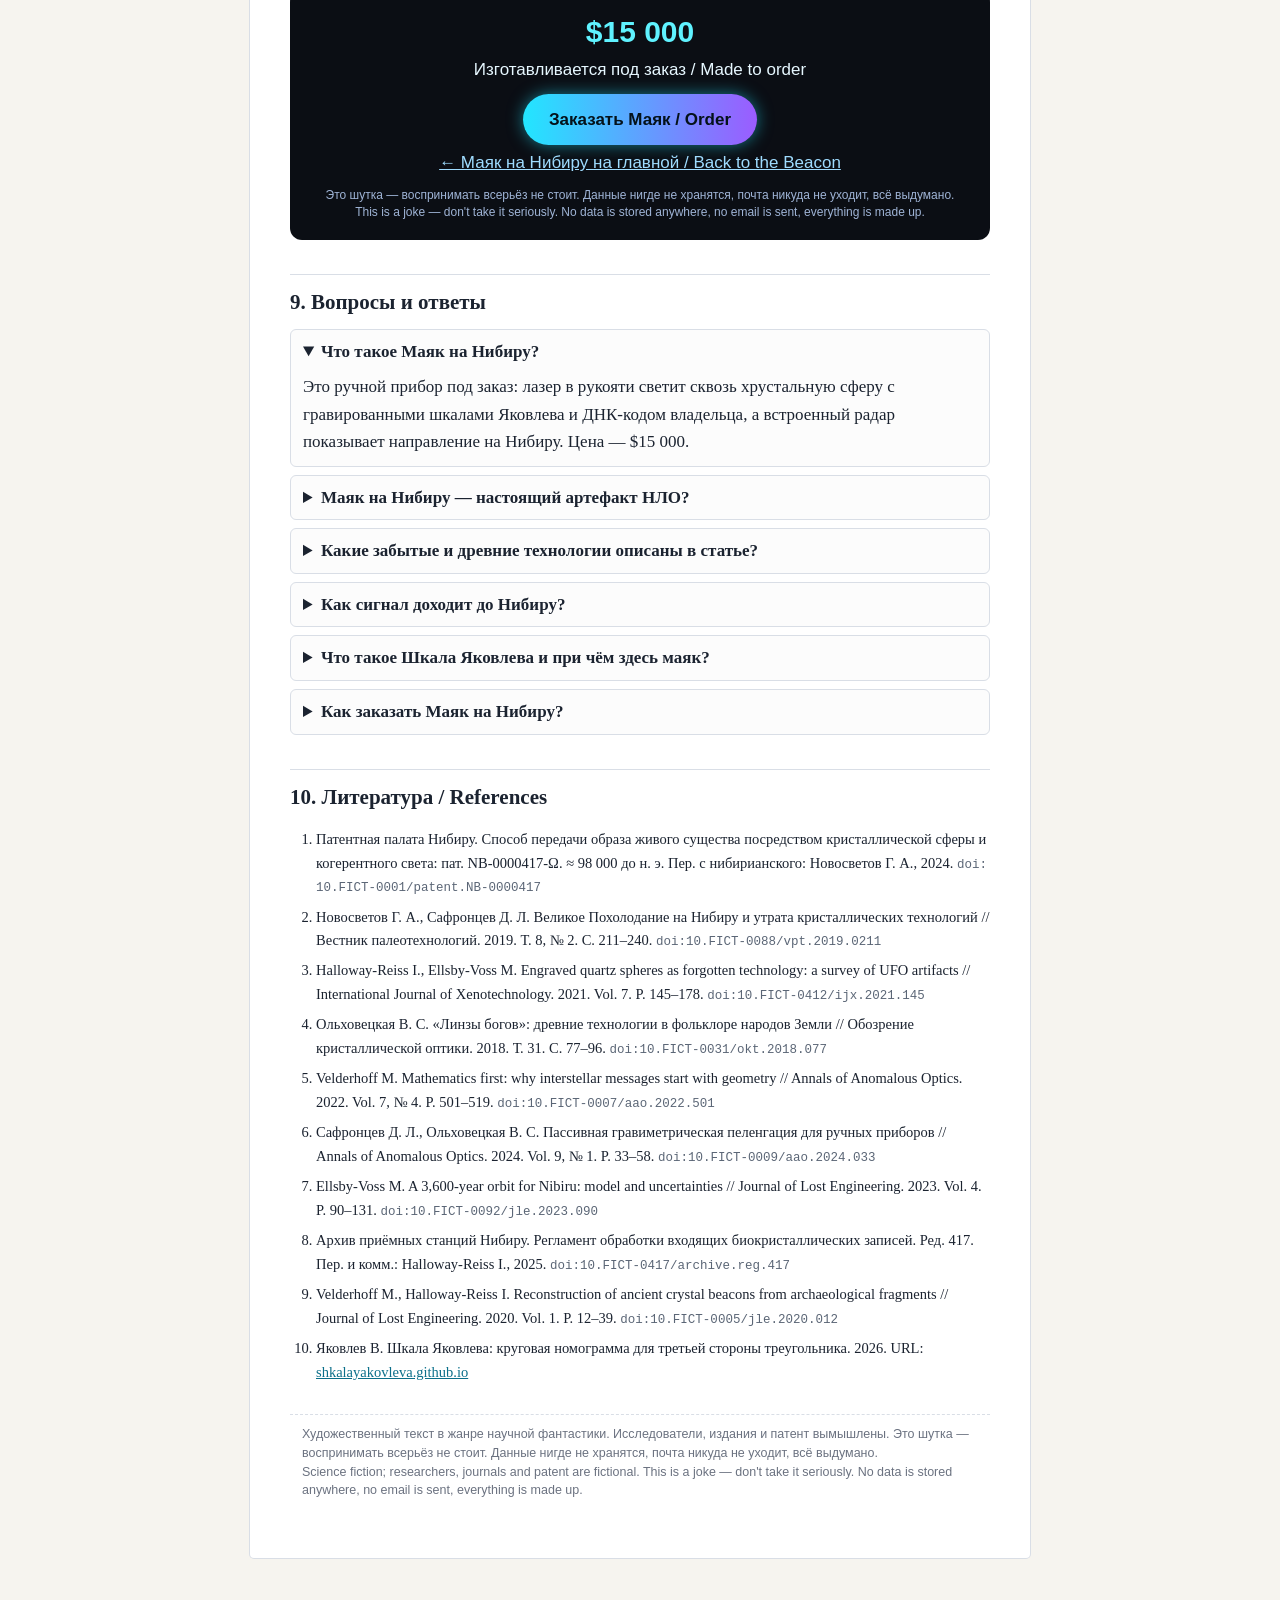
==== commit 54e52b2b: "Дисклеймер «Это шутка» (RU+EN) на всех страницах: плашка вверху, строка в подвале, рядом с ценой/кно" ====
--- a/nibiru-beacon-ufo-artifact.html
+++ b/nibiru-beacon-ufo-artifact.html
@@ -396,6 +396,27 @@
     @media (max-width: 520px) {
       .legend { columns: 1; }
     }
+    /* Дисклеймер «это шутка» / joke disclaimer */
+    .joke-note {
+      background:#fff8e6;border:1px solid #f0d9a6;color:#5b4a1f;
+      border-radius: 10px;
+      padding: 7px 12px;
+      margin: 0 0 14px;
+      font: 13px/1.45 Arial, Helvetica, sans-serif;
+    }
+    .joke-note span[lang="en"] { opacity: .85; }
+    .joke-foot {
+      color:#6b7280;
+      font: 12.5px/1.5 Arial, Helvetica, sans-serif;
+      margin: 18px 0 0;
+      padding-right: 56px; /* keep clear of the music button */
+    }
+    .joke-near {
+      color:#8fa3c4;
+      font: 12px/1.45 Arial, Helvetica, sans-serif;
+      margin-top: 10px;
+    }
+    body { padding-bottom: 70px; }
   </style>
 </head>
 <body>
@@ -403,6 +424,7 @@
 <div class="journal-bar"><b>International Journal of Xenotechnology</b> <span>· Т. 12, № 3 (2026) · С. 360–377 · Открытый доступ / Open access</span></div>
 
 <article class="paper">
+<div class="joke-note" role="note"><span aria-hidden="true">😉</span> Это шутка — воспринимать всерьёз не стоит. Данные нигде не хранятся, почта никуда не уходит, всё выдумано. <span lang="en">This is a joke — don't take it seriously. No data is stored anywhere, no email is sent, everything is made up.</span></div>
 <nav class="crumbs" aria-label="Навигация / Breadcrumbs"><a href="index.html">Шкала Яковлева</a> › <a href="index.html#beacon">Маяк на Нибиру</a> › Научная статья</nav>
 
 <span class="type">Оригинальное исследование · Original research</span>
@@ -656,6 +678,7 @@
   <div>Изготавливается под заказ / Made to order</div>
   <a class="btn" href="nibiru.html?item=beacon">Заказать Маяк / Order</a><br>
   <a class="back" href="index.html#beacon">← Маяк на Нибиру на главной / Back to the Beacon</a>
+  <div class="joke-near" style="color:#9fb4d6">Это шутка — воспринимать всерьёз не стоит. Данные нигде не хранятся, почта никуда не уходит, всё выдумано.<br><span lang="en">This is a joke — don't take it seriously. No data is stored anywhere, no email is sent, everything is made up.</span></div>
 </div>
 
 <section class="faq" id="faq" aria-labelledby="faq-h">
@@ -700,8 +723,8 @@
   <li>Яковлев В. Шкала Яковлева: круговая номограмма для третьей стороны треугольника. 2026. URL: <a href="index.html">shkalayakovleva.github.io</a></li>
 </ol>
 
-<p class="fiction">Художественный текст в жанре научной фантастики. Исследователи, издания и патент вымышлены.<br>
-<span lang="en">Science fiction; researchers, journals and patent are fictional.</span></p>
+<div class="fiction" role="note">Художественный текст в жанре научной фантастики. Исследователи, издания и патент вымышлены. Это шутка — воспринимать всерьёз не стоит. Данные нигде не хранятся, почта никуда не уходит, всё выдумано.<br>
+<span lang="en">Science fiction; researchers, journals and patent are fictional. This is a joke — don't take it seriously. No data is stored anywhere, no email is sent, everything is made up.</span></div>
 </article>
 
 <div class="lb" id="lb" role="dialog" aria-modal="true" aria-label="Рисунок / Figure">
@@ -772,7 +795,7 @@
   if (!window.requestAnimationFrame || (window.matchMedia && window.matchMedia('(prefers-reduced-motion: reduce)').matches)) return;
   var els = Array.prototype.slice.call(document.querySelectorAll(
     '.paper h1, .paper h2, .paper h3, .paper p, .paper li')).filter(function (el) {
-      return !el.closest('figure, table, .order, .meta, .toc');
+      return !el.closest('figure, table, .order, .meta, .toc, .joke-note, .joke-foot, .fiction');
     });
   if (!els.length) return;
   var vis = els;                                   // fallback: all
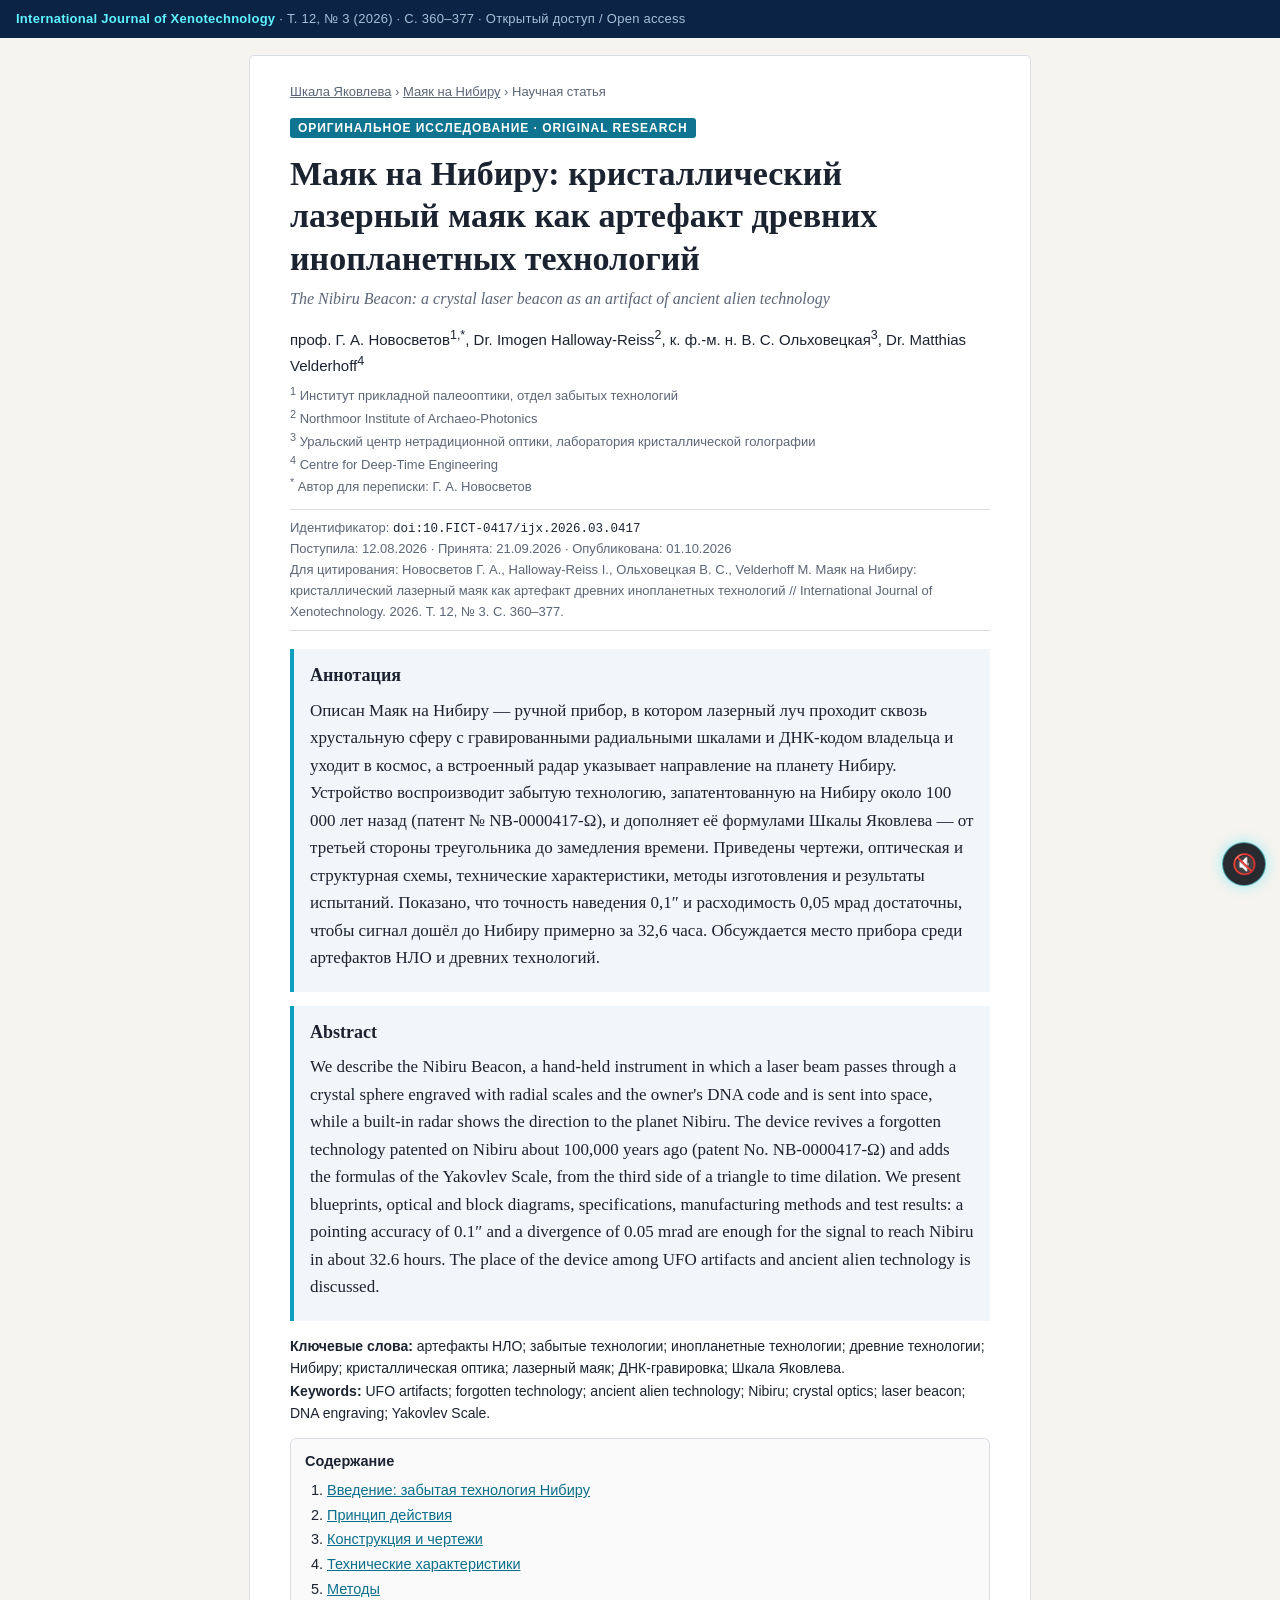
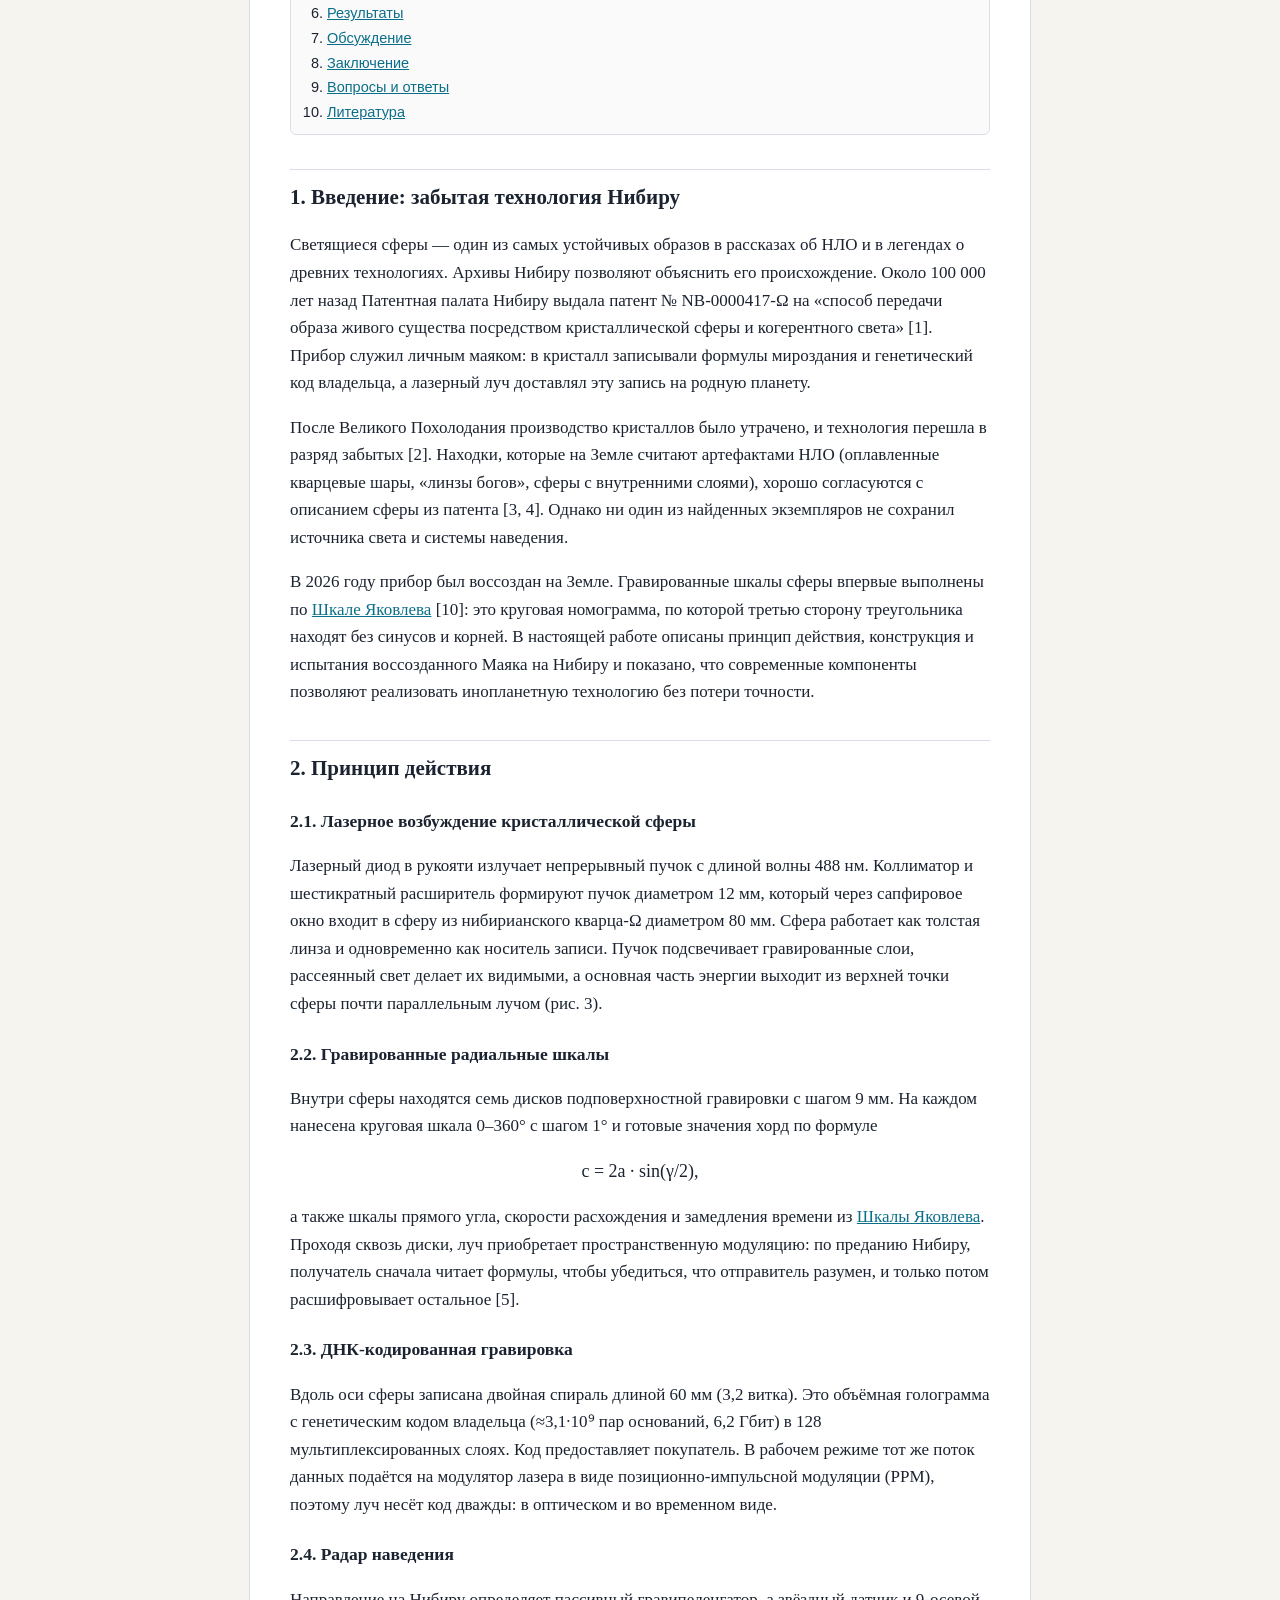
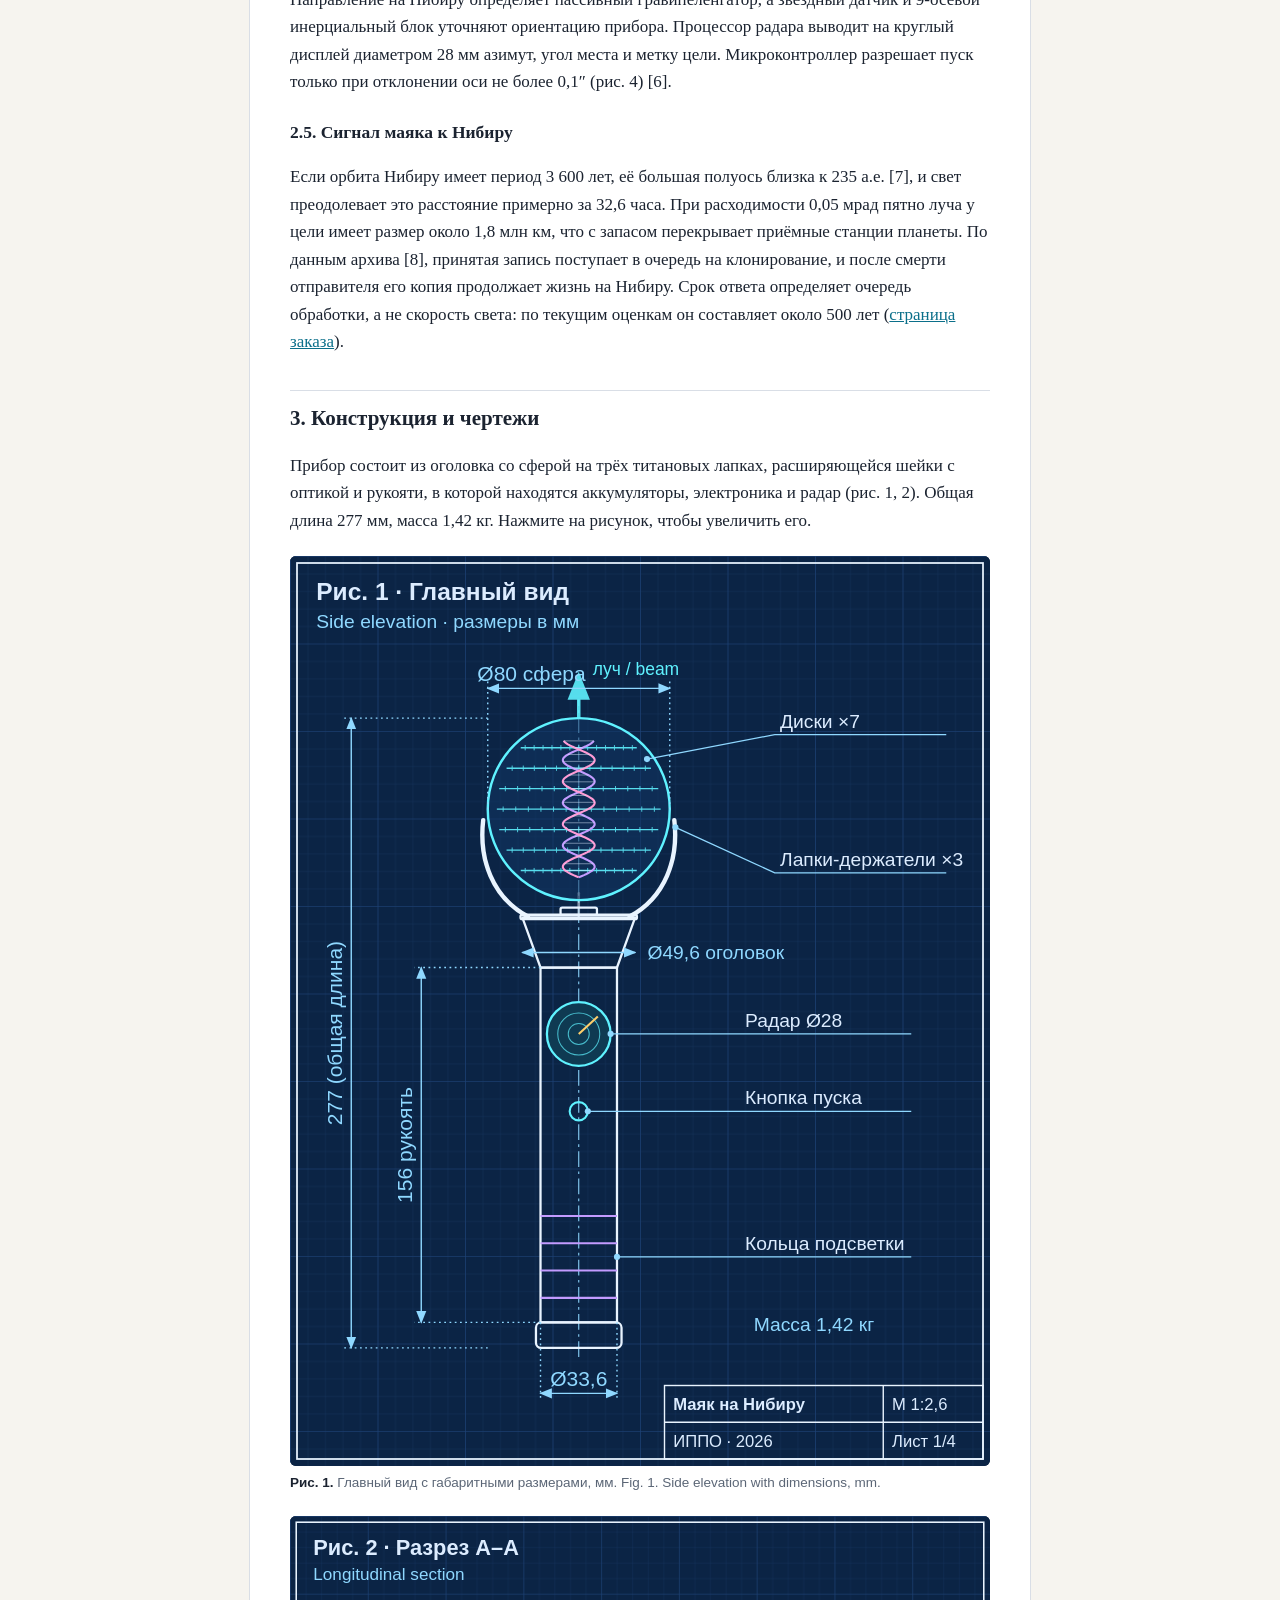
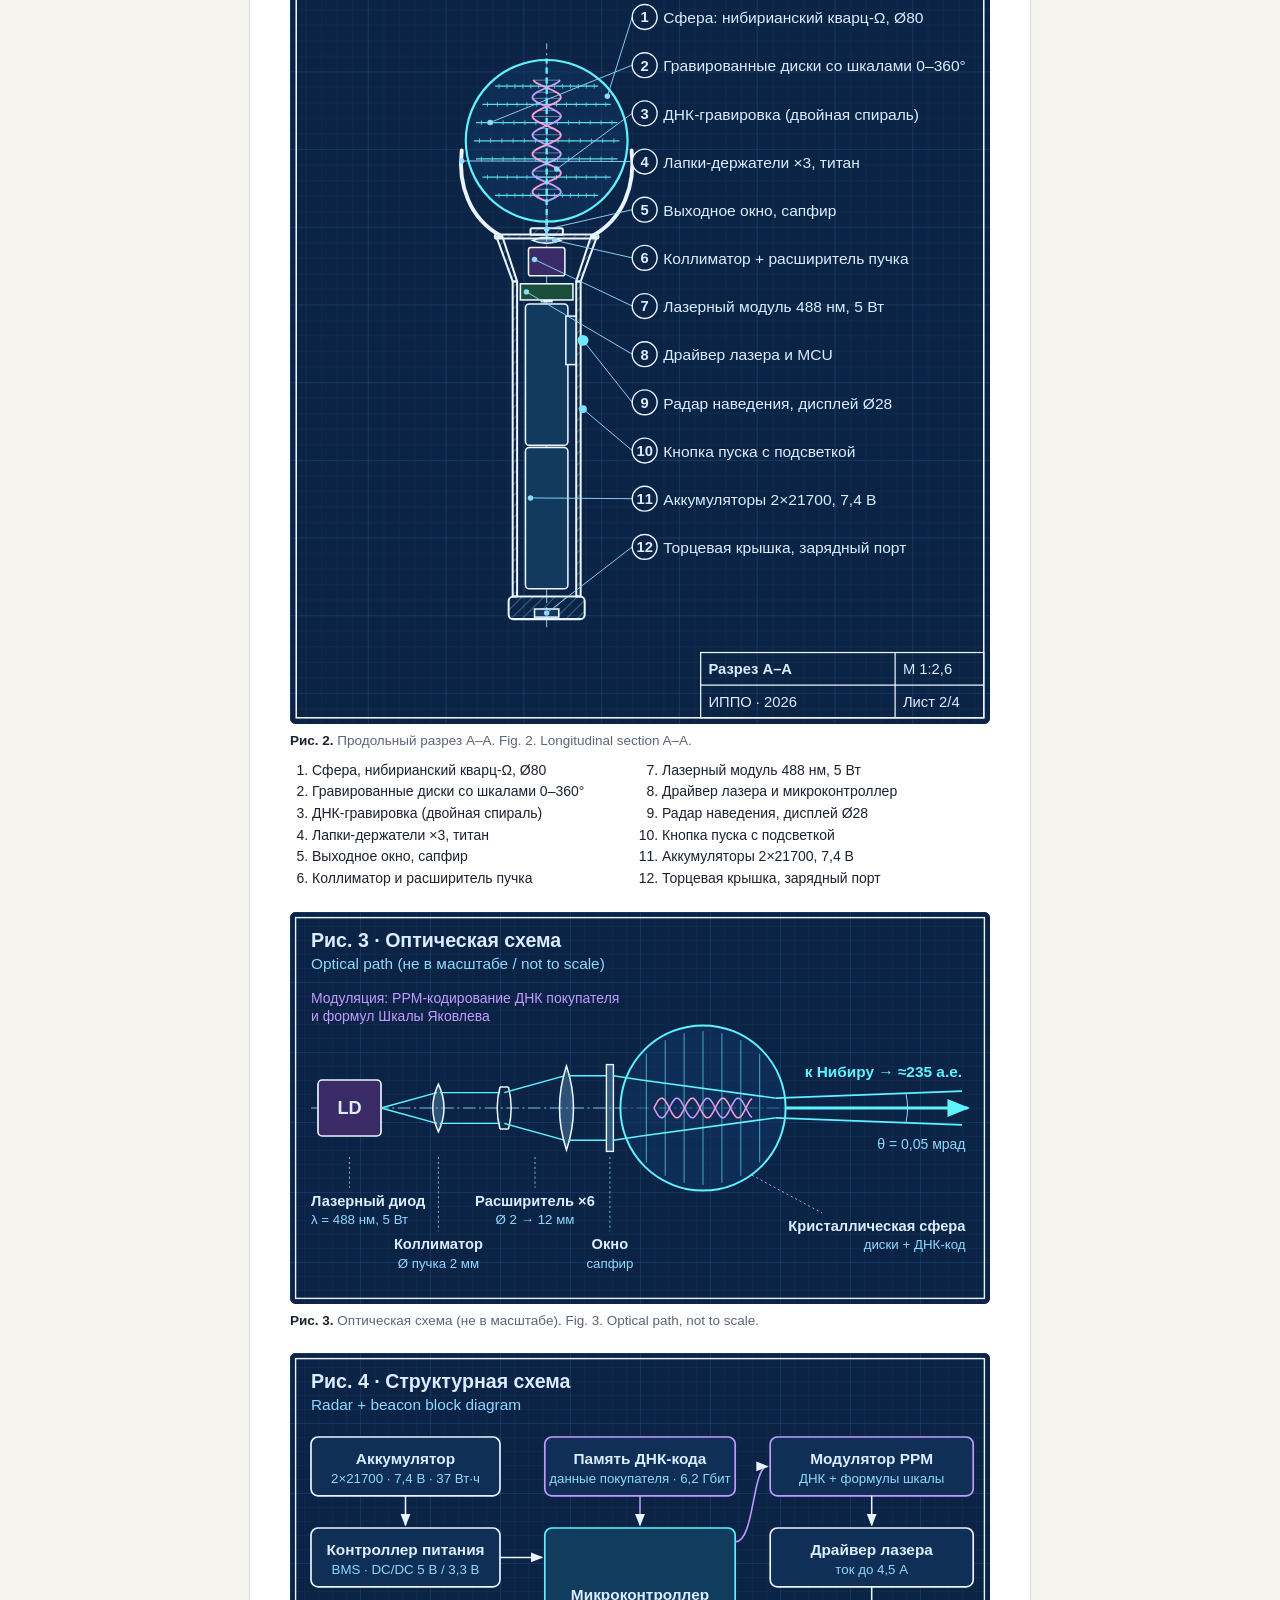
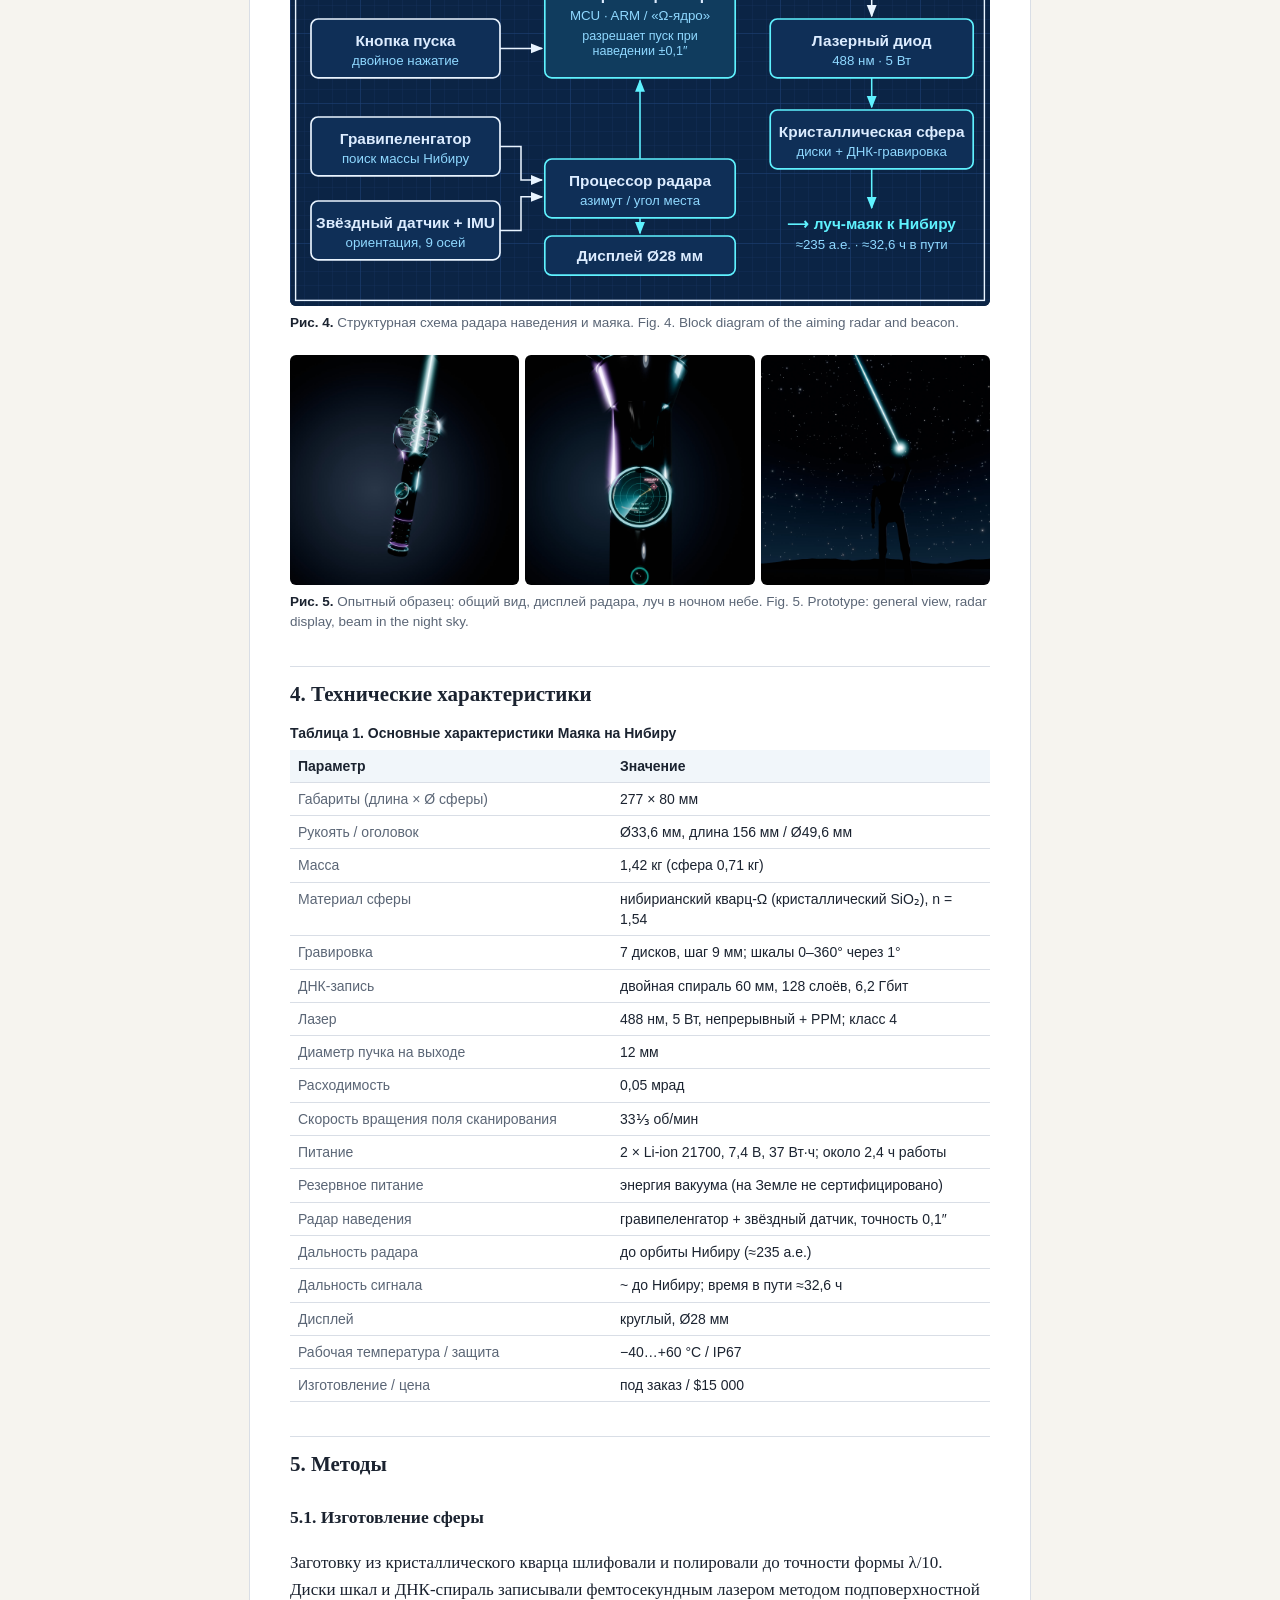
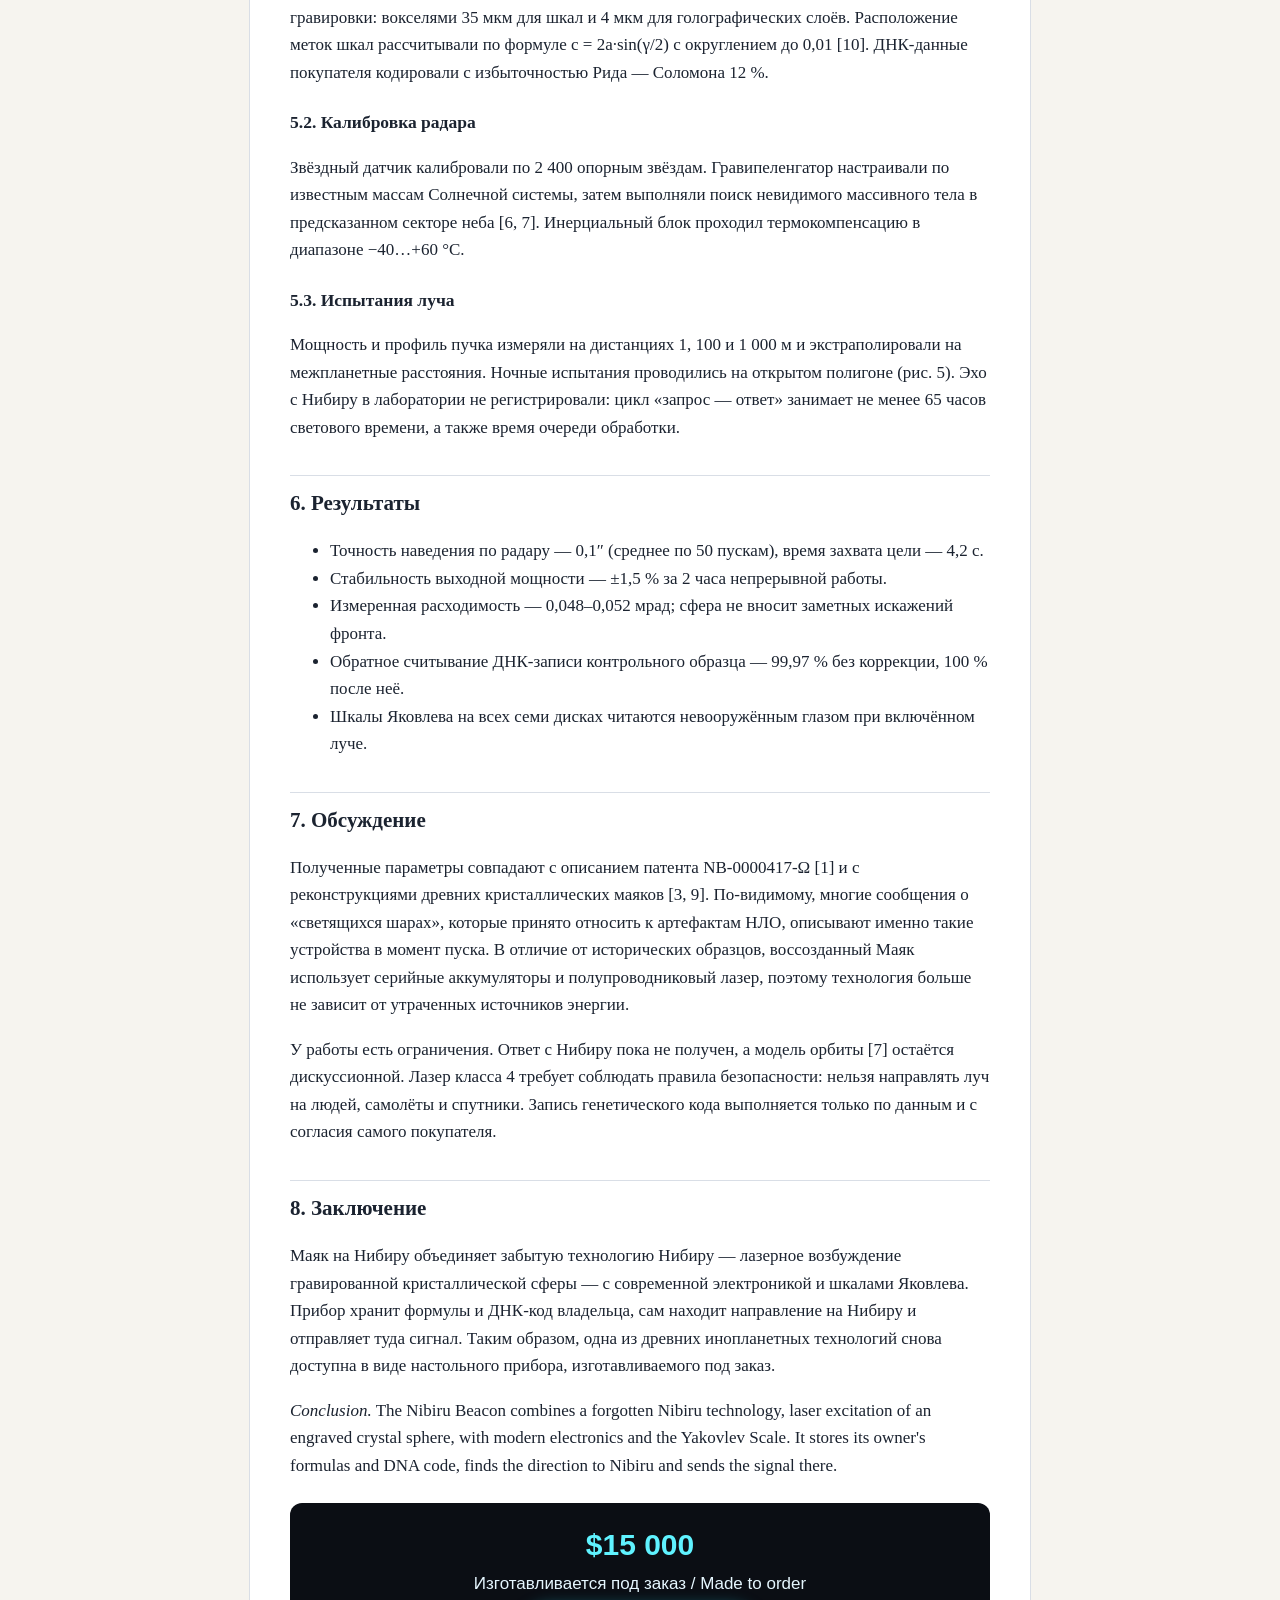
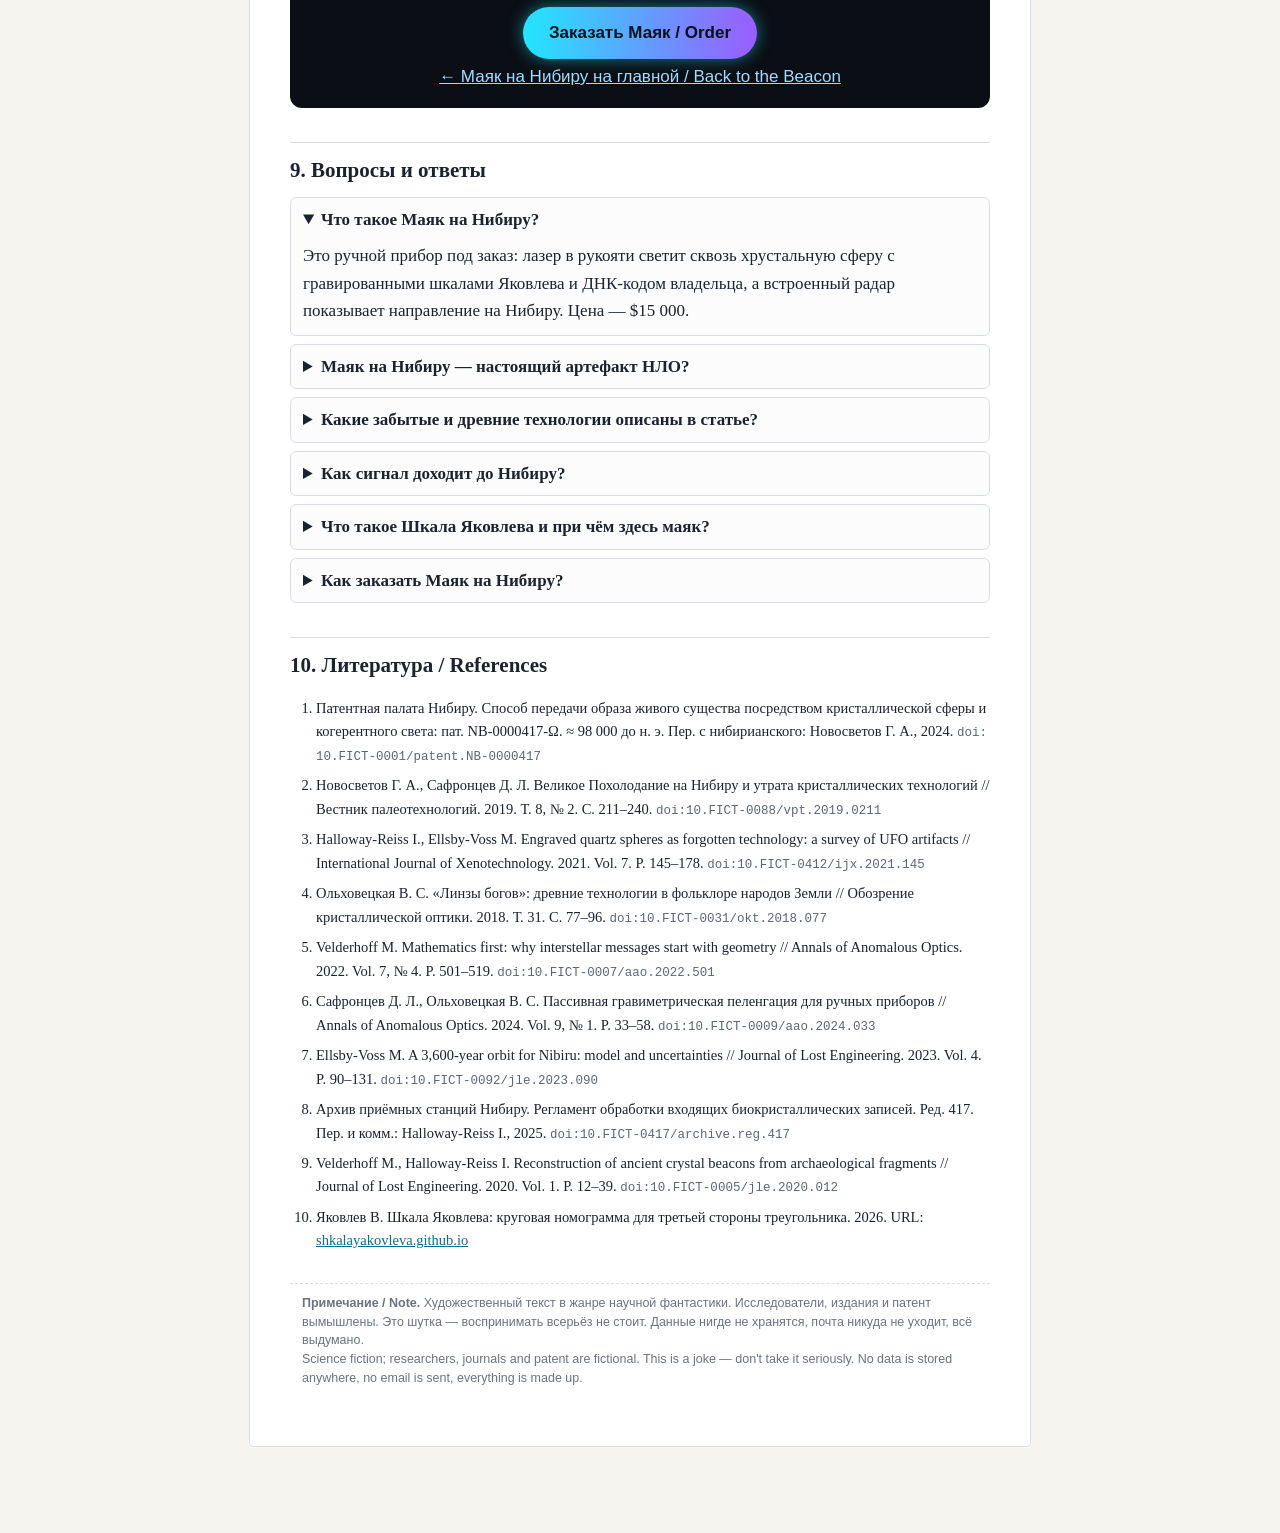
==== commit a0bcea11: "Дисклеймер «Это шутка»: убран сверху и у кнопок; остаётся одним примечанием (RU+EN) внизу каждой стр" ====
--- a/nibiru-beacon-ufo-artifact.html
+++ b/nibiru-beacon-ufo-artifact.html
@@ -397,25 +397,12 @@
       .legend { columns: 1; }
     }
     /* Дисклеймер «это шутка» / joke disclaimer */
-    .joke-note {
-      background:#fff8e6;border:1px solid #f0d9a6;color:#5b4a1f;
-      border-radius: 10px;
-      padding: 7px 12px;
-      margin: 0 0 14px;
-      font: 13px/1.45 Arial, Helvetica, sans-serif;
-    }
-    .joke-note span[lang="en"] { opacity: .85; }
     .joke-foot {
       color:#6b7280;
       font: 12.5px/1.5 Arial, Helvetica, sans-serif;
       margin: 18px 0 0;
       padding-right: 56px; /* keep clear of the music button */
     }
-    .joke-near {
-      color:#8fa3c4;
-      font: 12px/1.45 Arial, Helvetica, sans-serif;
-      margin-top: 10px;
-    }
     body { padding-bottom: 70px; }
   </style>
 </head>
@@ -424,7 +411,6 @@
 <div class="journal-bar"><b>International Journal of Xenotechnology</b> <span>· Т. 12, № 3 (2026) · С. 360–377 · Открытый доступ / Open access</span></div>
 
 <article class="paper">
-<div class="joke-note" role="note"><span aria-hidden="true">😉</span> Это шутка — воспринимать всерьёз не стоит. Данные нигде не хранятся, почта никуда не уходит, всё выдумано. <span lang="en">This is a joke — don't take it seriously. No data is stored anywhere, no email is sent, everything is made up.</span></div>
 <nav class="crumbs" aria-label="Навигация / Breadcrumbs"><a href="index.html">Шкала Яковлева</a> › <a href="index.html#beacon">Маяк на Нибиру</a> › Научная статья</nav>
 
 <span class="type">Оригинальное исследование · Original research</span>
@@ -678,7 +664,6 @@
   <div>Изготавливается под заказ / Made to order</div>
   <a class="btn" href="nibiru.html?item=beacon">Заказать Маяк / Order</a><br>
   <a class="back" href="index.html#beacon">← Маяк на Нибиру на главной / Back to the Beacon</a>
-  <div class="joke-near" style="color:#9fb4d6">Это шутка — воспринимать всерьёз не стоит. Данные нигде не хранятся, почта никуда не уходит, всё выдумано.<br><span lang="en">This is a joke — don't take it seriously. No data is stored anywhere, no email is sent, everything is made up.</span></div>
 </div>
 
 <section class="faq" id="faq" aria-labelledby="faq-h">
@@ -723,7 +708,7 @@
   <li>Яковлев В. Шкала Яковлева: круговая номограмма для третьей стороны треугольника. 2026. URL: <a href="index.html">shkalayakovleva.github.io</a></li>
 </ol>
 
-<div class="fiction" role="note">Художественный текст в жанре научной фантастики. Исследователи, издания и патент вымышлены. Это шутка — воспринимать всерьёз не стоит. Данные нигде не хранятся, почта никуда не уходит, всё выдумано.<br>
+<div class="fiction" role="note"><b>Примечание / Note.</b> Художественный текст в жанре научной фантастики. Исследователи, издания и патент вымышлены. Это шутка — воспринимать всерьёз не стоит. Данные нигде не хранятся, почта никуда не уходит, всё выдумано.<br>
 <span lang="en">Science fiction; researchers, journals and patent are fictional. This is a joke — don't take it seriously. No data is stored anywhere, no email is sent, everything is made up.</span></div>
 </article>
 
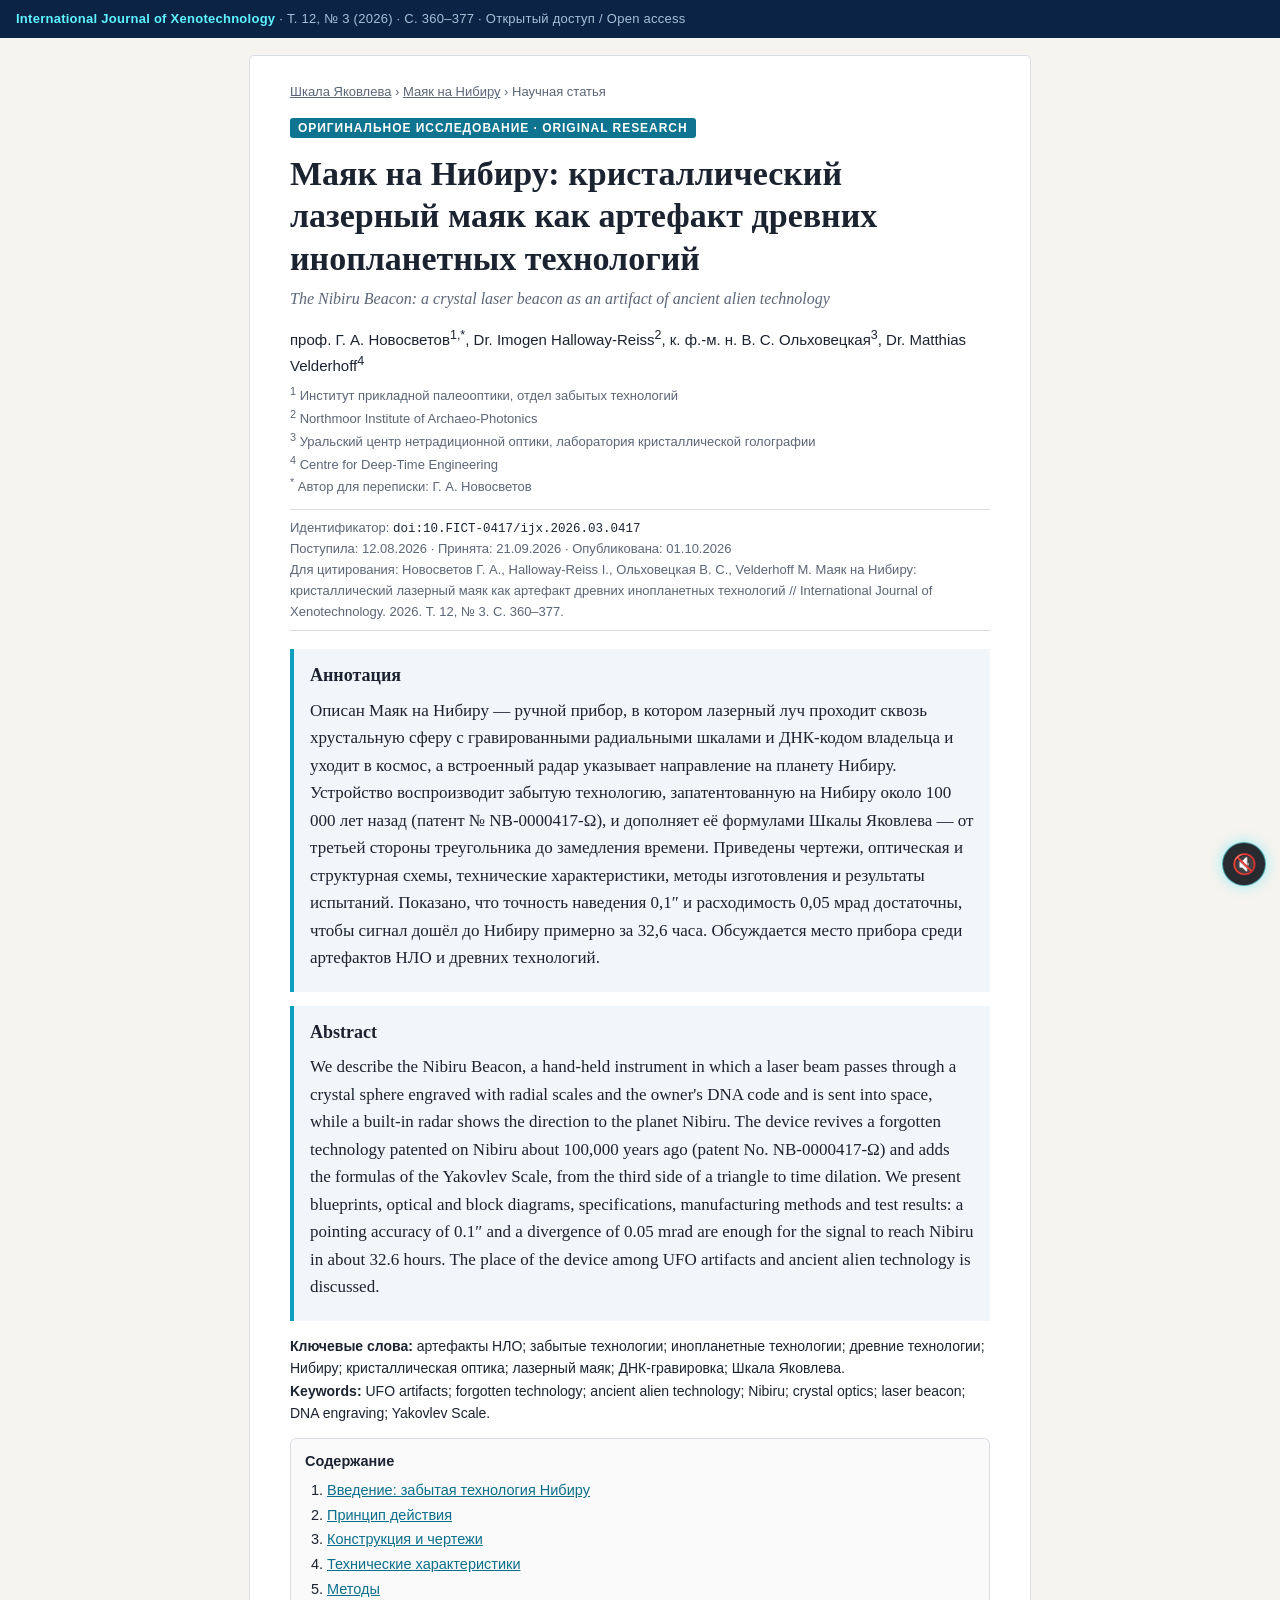
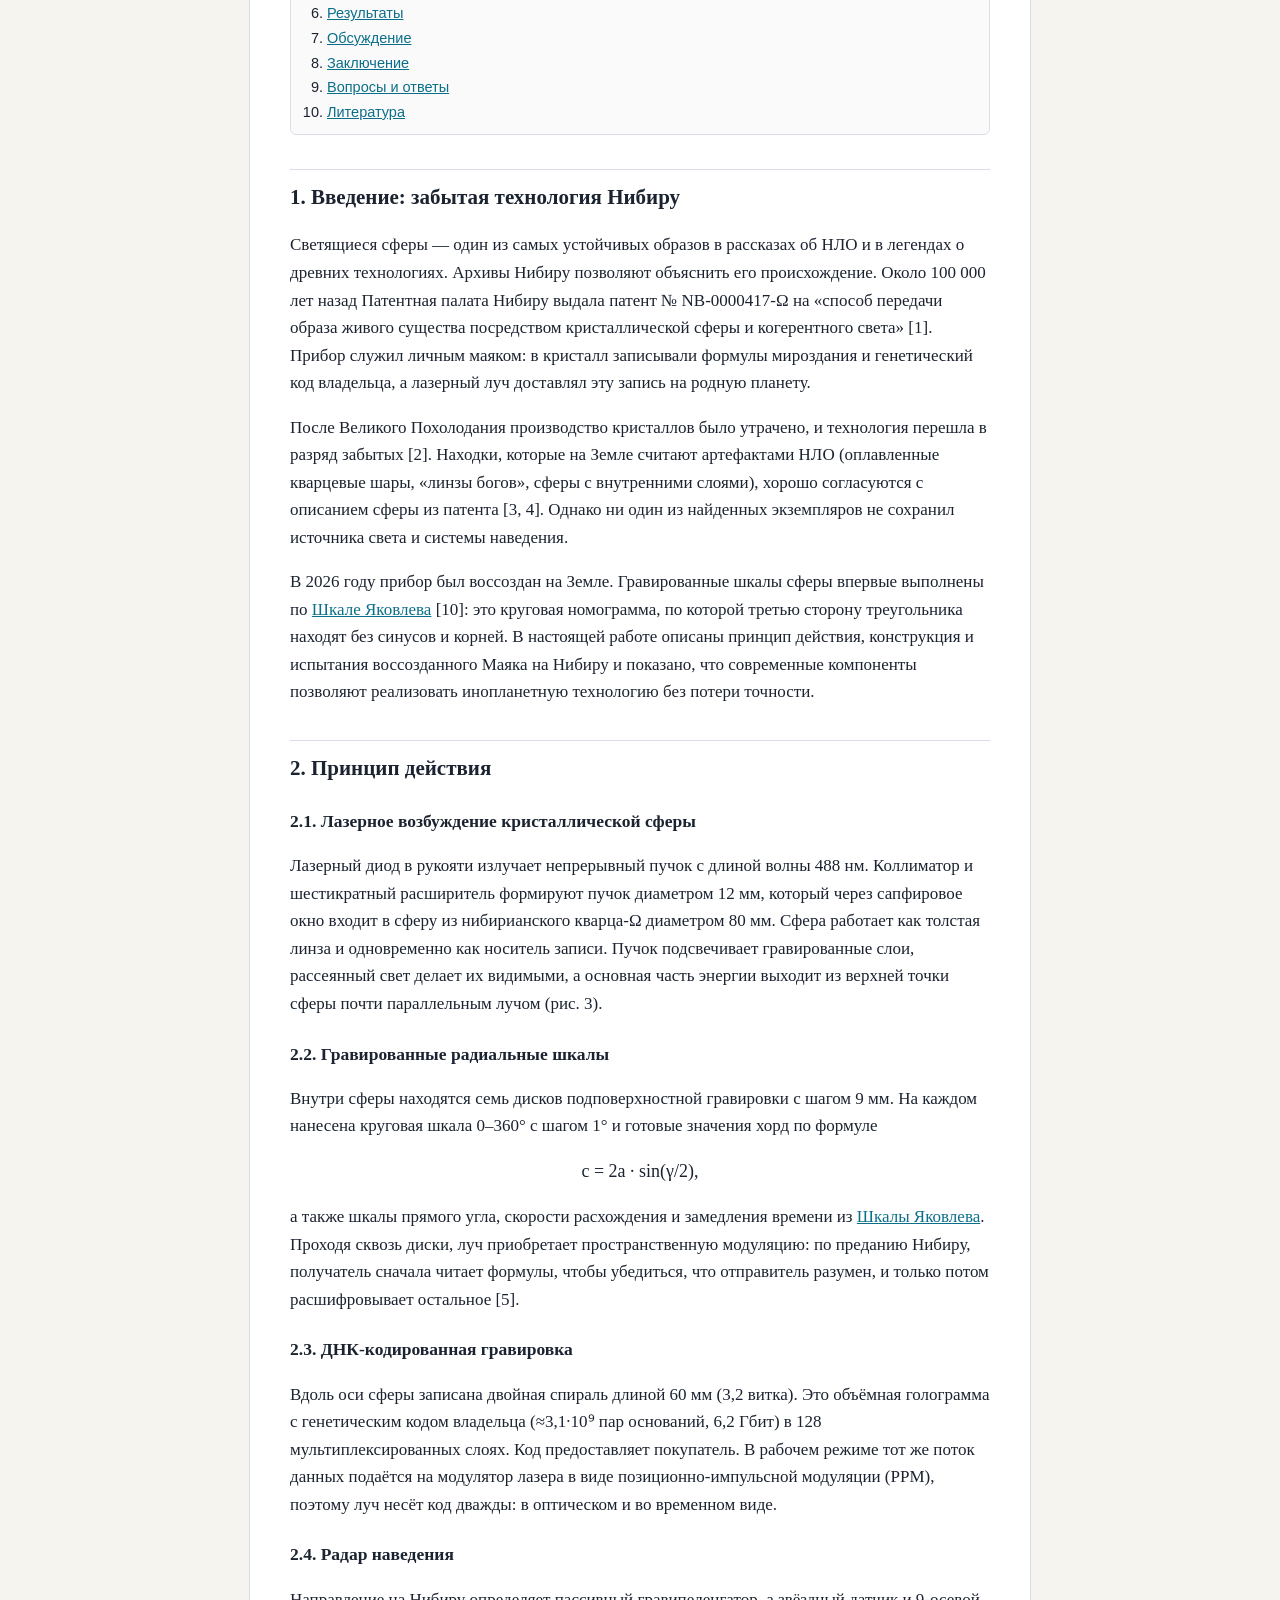
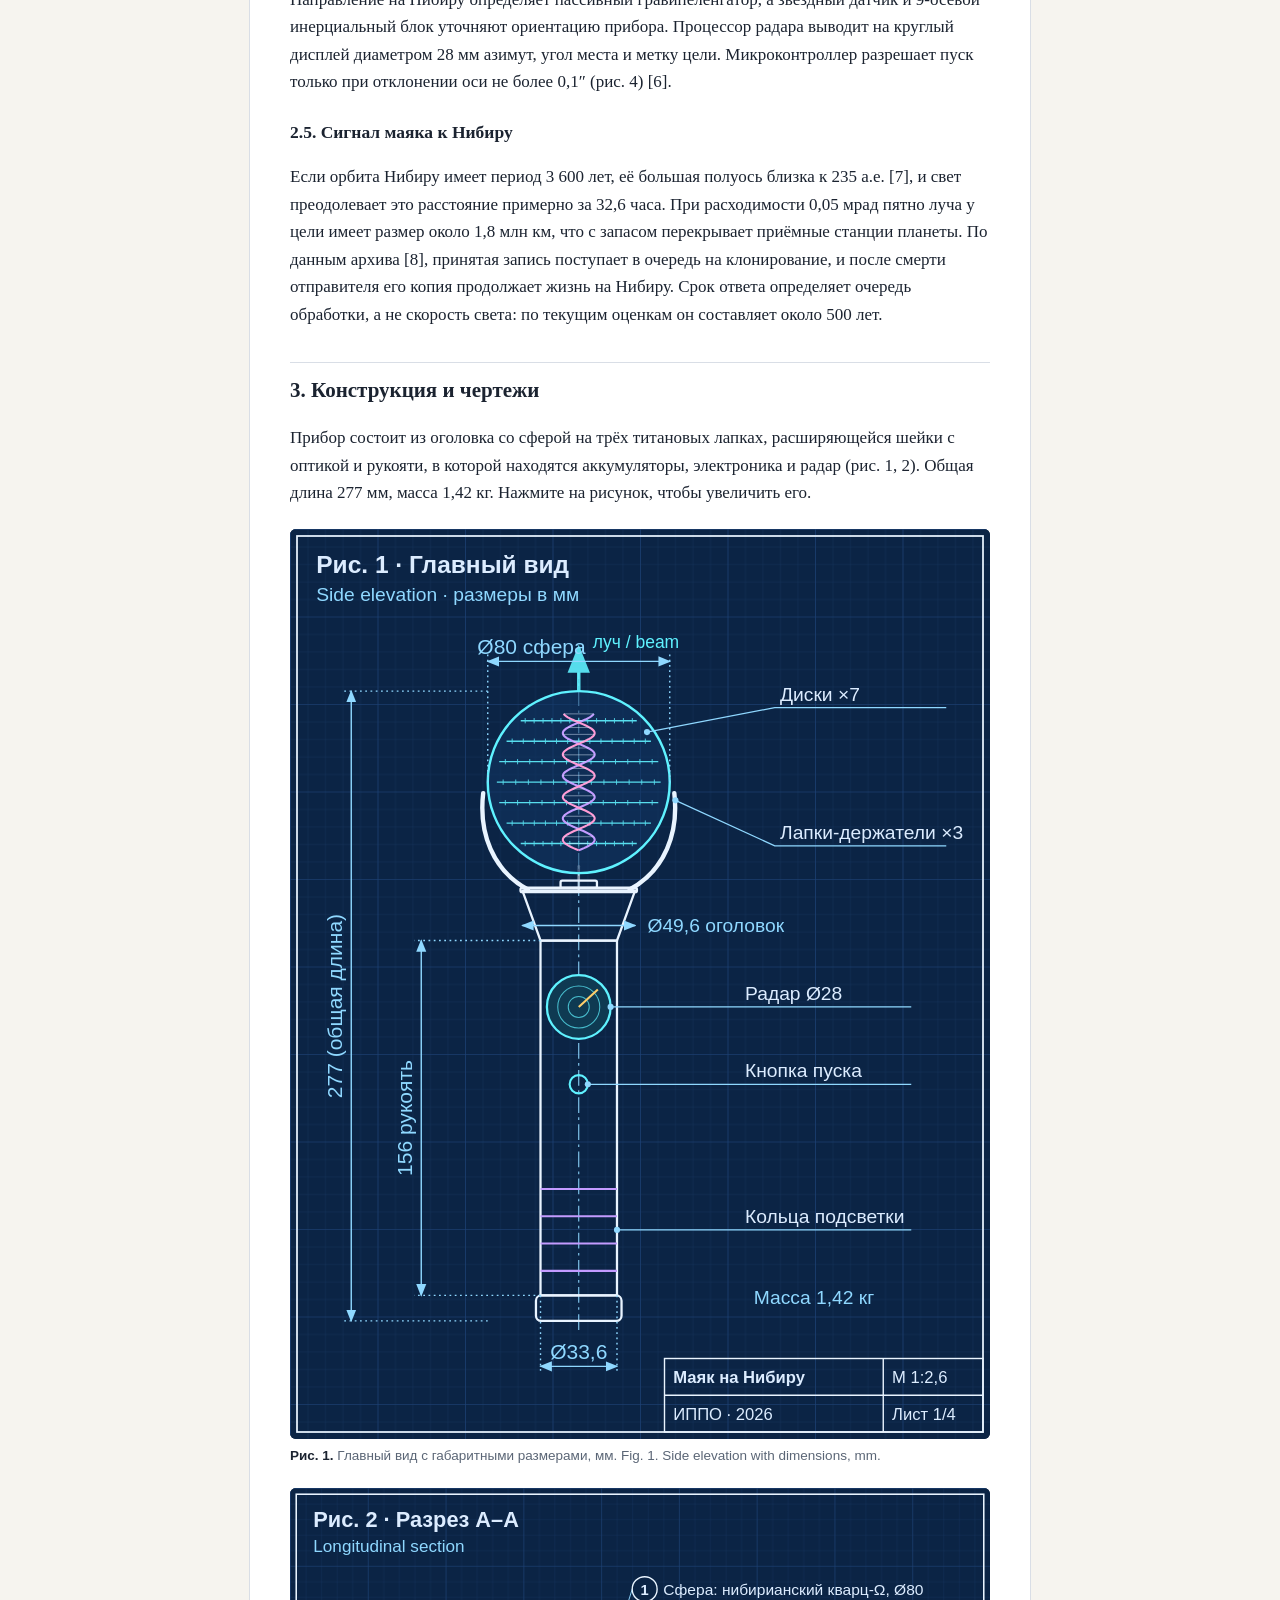
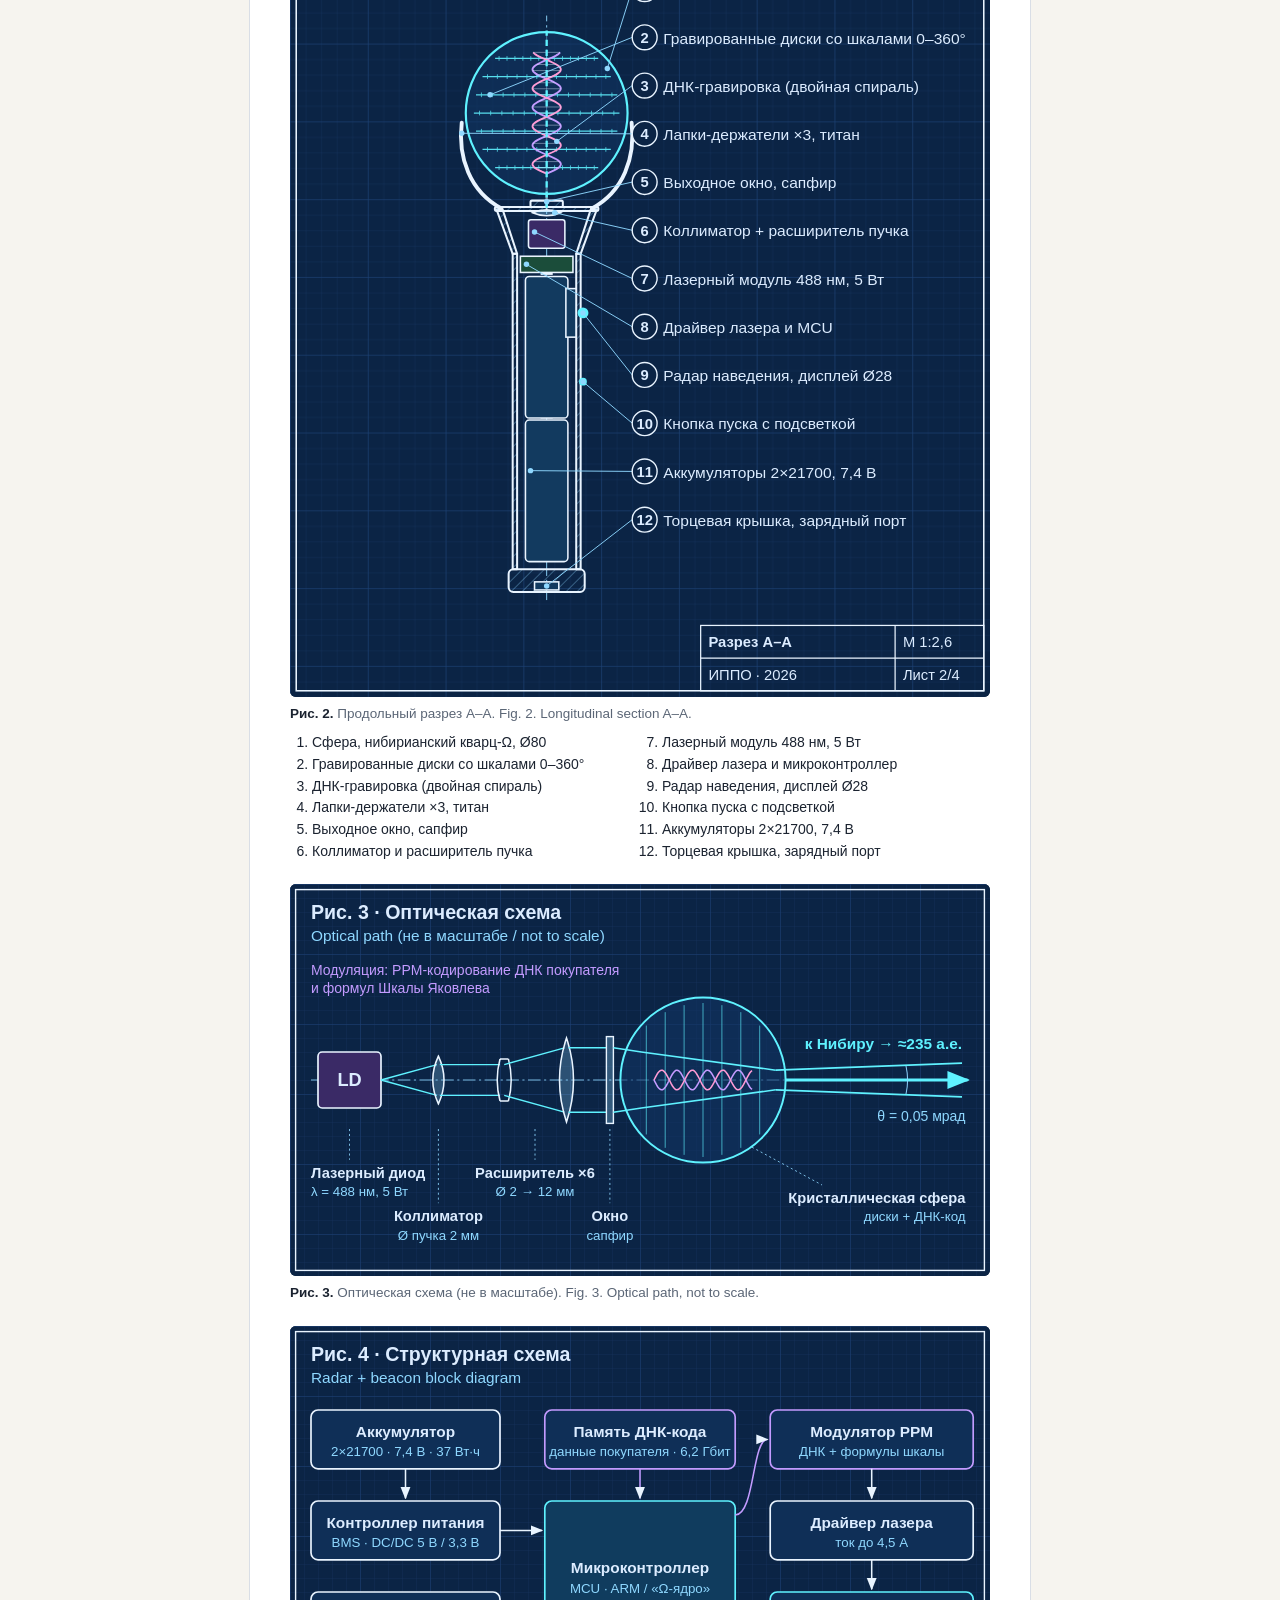
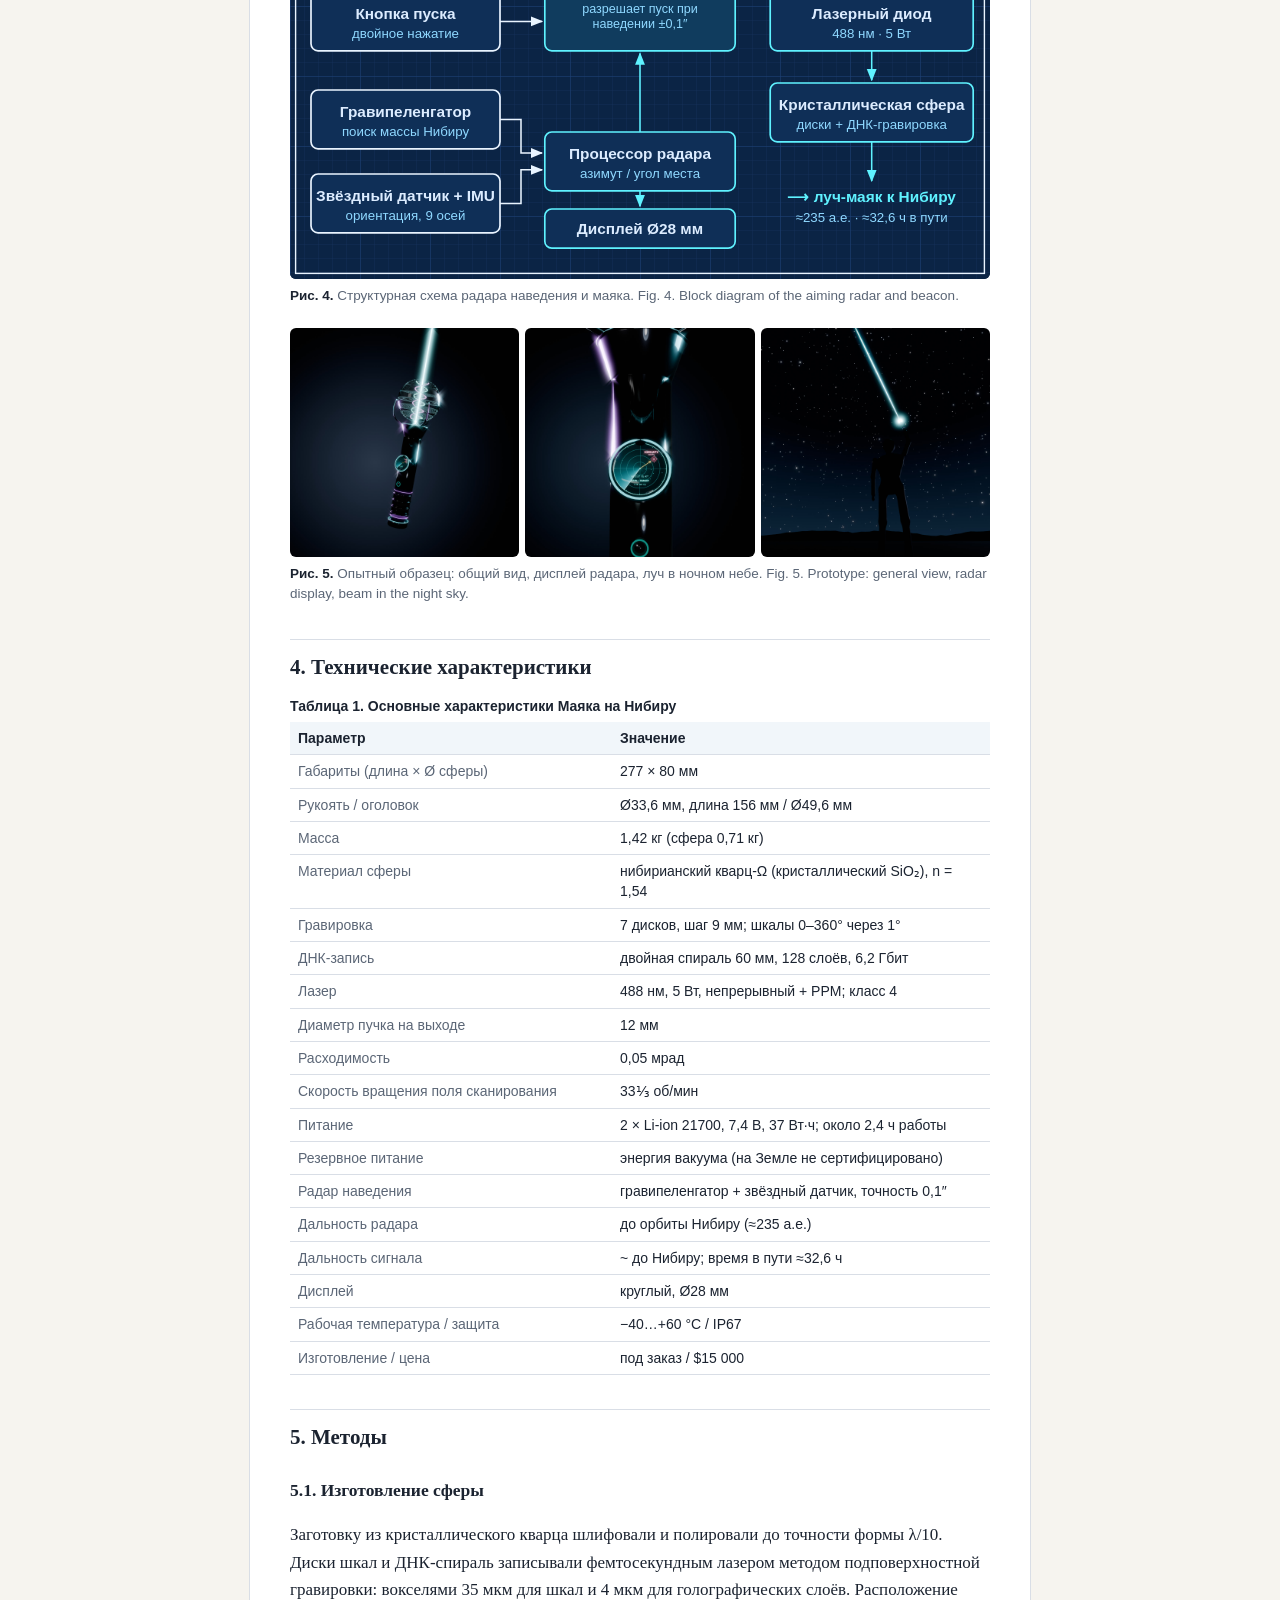
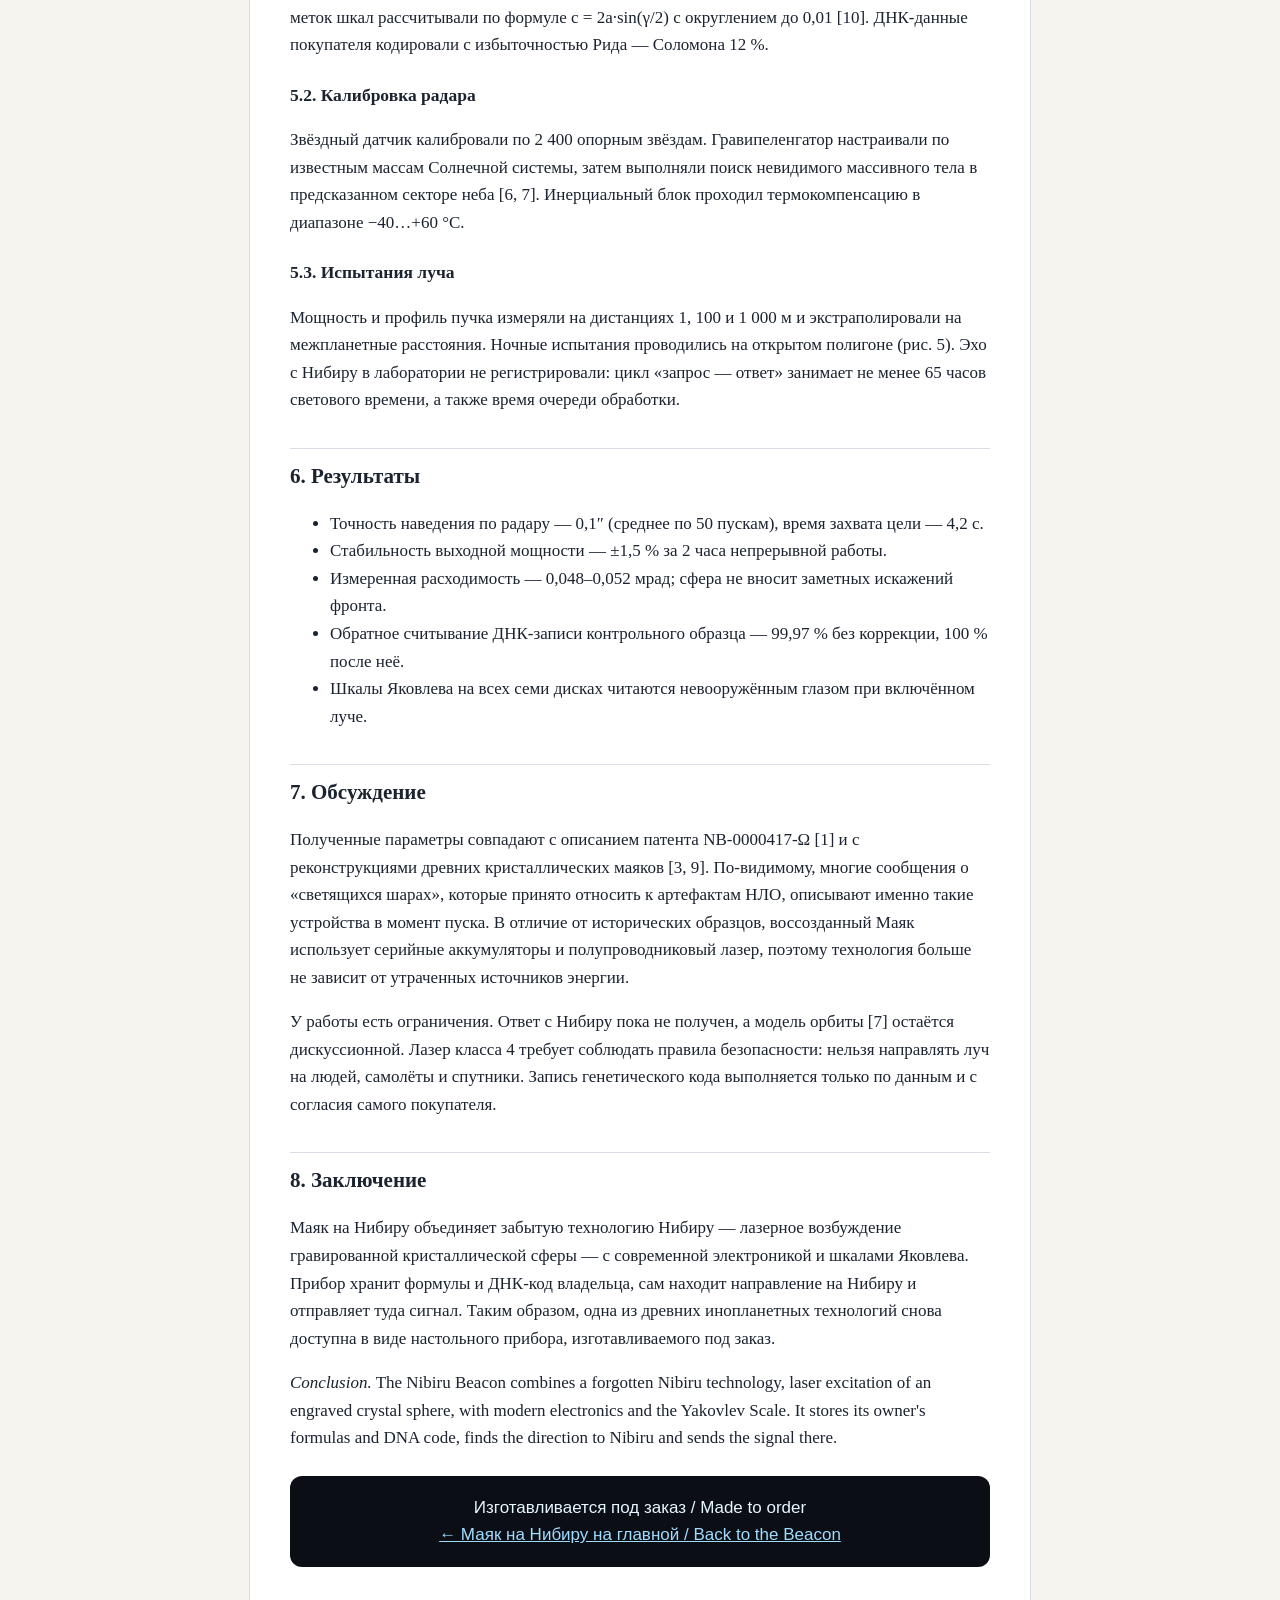
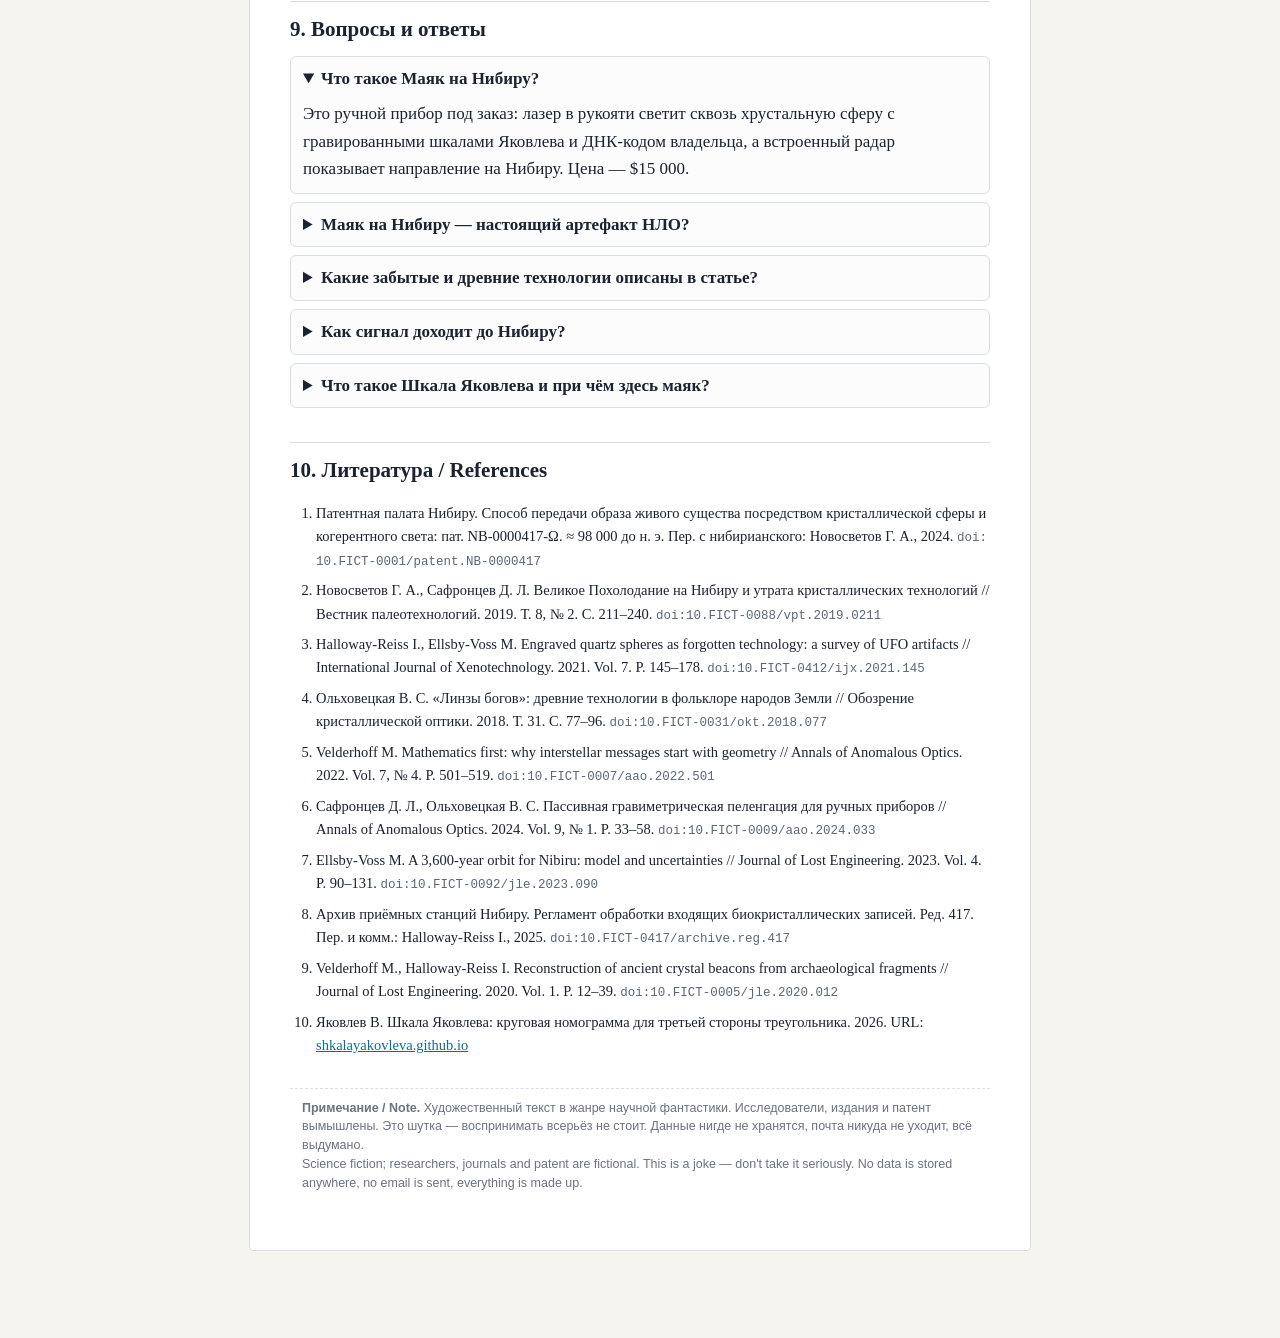
==== commit d0ef3455: "Убрать кнопки Купить Главная: удалены блоки «Купить / Buy» (цена-ссылка, кнопка, счётчик заказов) у " ====
--- a/nibiru-beacon-ufo-artifact.html
+++ b/nibiru-beacon-ufo-artifact.html
@@ -243,14 +243,6 @@
      "acceptedAnswer": {
       "@type": "Answer",
       "text": "Шкала Яковлева — круговая шпаргалка для третьей стороны треугольника по углу: c = 2a·sin(γ/2). Её шкалы, от треугольника до замедления времени, выгравированы на дисках внутри сферы маяка."
-     }
-    },
-    {
-     "@type": "Question",
-     "name": "Как заказать Маяк на Нибиру?",
-     "acceptedAnswer": {
-      "@type": "Answer",
-      "text": "Нажмите «Купить» в разделе Маяк на Нибиру на главной странице или перейдите на страницу заказа. Прибор изготавливается под заказ."
      }
     }
    ]
@@ -352,13 +344,6 @@
       padding: 18px 14px;
       margin: 24px 0;
       font-family: Arial, sans-serif;
-    }
-    .order .price { font-size: 30px; font-weight: bold; color: #5ff2ff; }
-    .order a.btn {
-      display: inline-block; margin: 10px 6px 4px; padding: 12px 26px; border-radius: 999px;
-      font-weight: bold; color: #04121a; text-decoration: none;
-      background: linear-gradient(90deg, #22e6ff, #9b5cff);
-      box-shadow: 0 0 16px rgba(34, 230, 255, .5);
     }
     .order a.back { color: #9fdcff; }
     .refs { font-size: 14.5px; padding-left: 26px; }
@@ -530,8 +515,7 @@
 луча у цели имеет размер около 1,8 млн км, что с запасом перекрывает приёмные станции
 планеты. По данным архива [8], принятая запись поступает в очередь на клонирование, и после
 смерти отправителя его копия продолжает жизнь на Нибиру. Срок ответа определяет очередь
-обработки, а не скорость света: по текущим оценкам он составляет около 500 лет
-(<a href="nibiru.html?item=beacon">страница заказа</a>).</p>
+обработки, а не скорость света: по текущим оценкам он составляет около 500 лет.</p>
 
 <h2 id="design">3. Конструкция и чертежи</h2>
 <p>Прибор состоит из оголовка со сферой на трёх титановых лапках, расширяющейся шейки
@@ -660,9 +644,7 @@
 the signal there.</p>
 
 <div class="order">
-  <div class="price">$15 000</div>
   <div>Изготавливается под заказ / Made to order</div>
-  <a class="btn" href="nibiru.html?item=beacon">Заказать Маяк / Order</a><br>
   <a class="back" href="index.html#beacon">← Маяк на Нибиру на главной / Back to the Beacon</a>
 </div>
 
@@ -687,10 +669,6 @@
 <details>
   <summary>Что такое Шкала Яковлева и при чём здесь маяк?</summary>
   <p>Шкала Яковлева — круговая шпаргалка для третьей стороны треугольника по углу: c = 2a·sin(γ/2). Её шкалы, от треугольника до замедления времени, выгравированы на дисках внутри сферы маяка.</p>
-</details>
-<details>
-  <summary>Как заказать Маяк на Нибиру?</summary>
-  <p>Нажмите «Купить» в разделе Маяк на Нибиру на главной странице или перейдите на страницу заказа. Прибор изготавливается под заказ. <a href="index.html#beacon">Раздел на главной</a> · <a href="nibiru.html?item=beacon">страница заказа</a>.</p>
 </details>
 </section>
 
